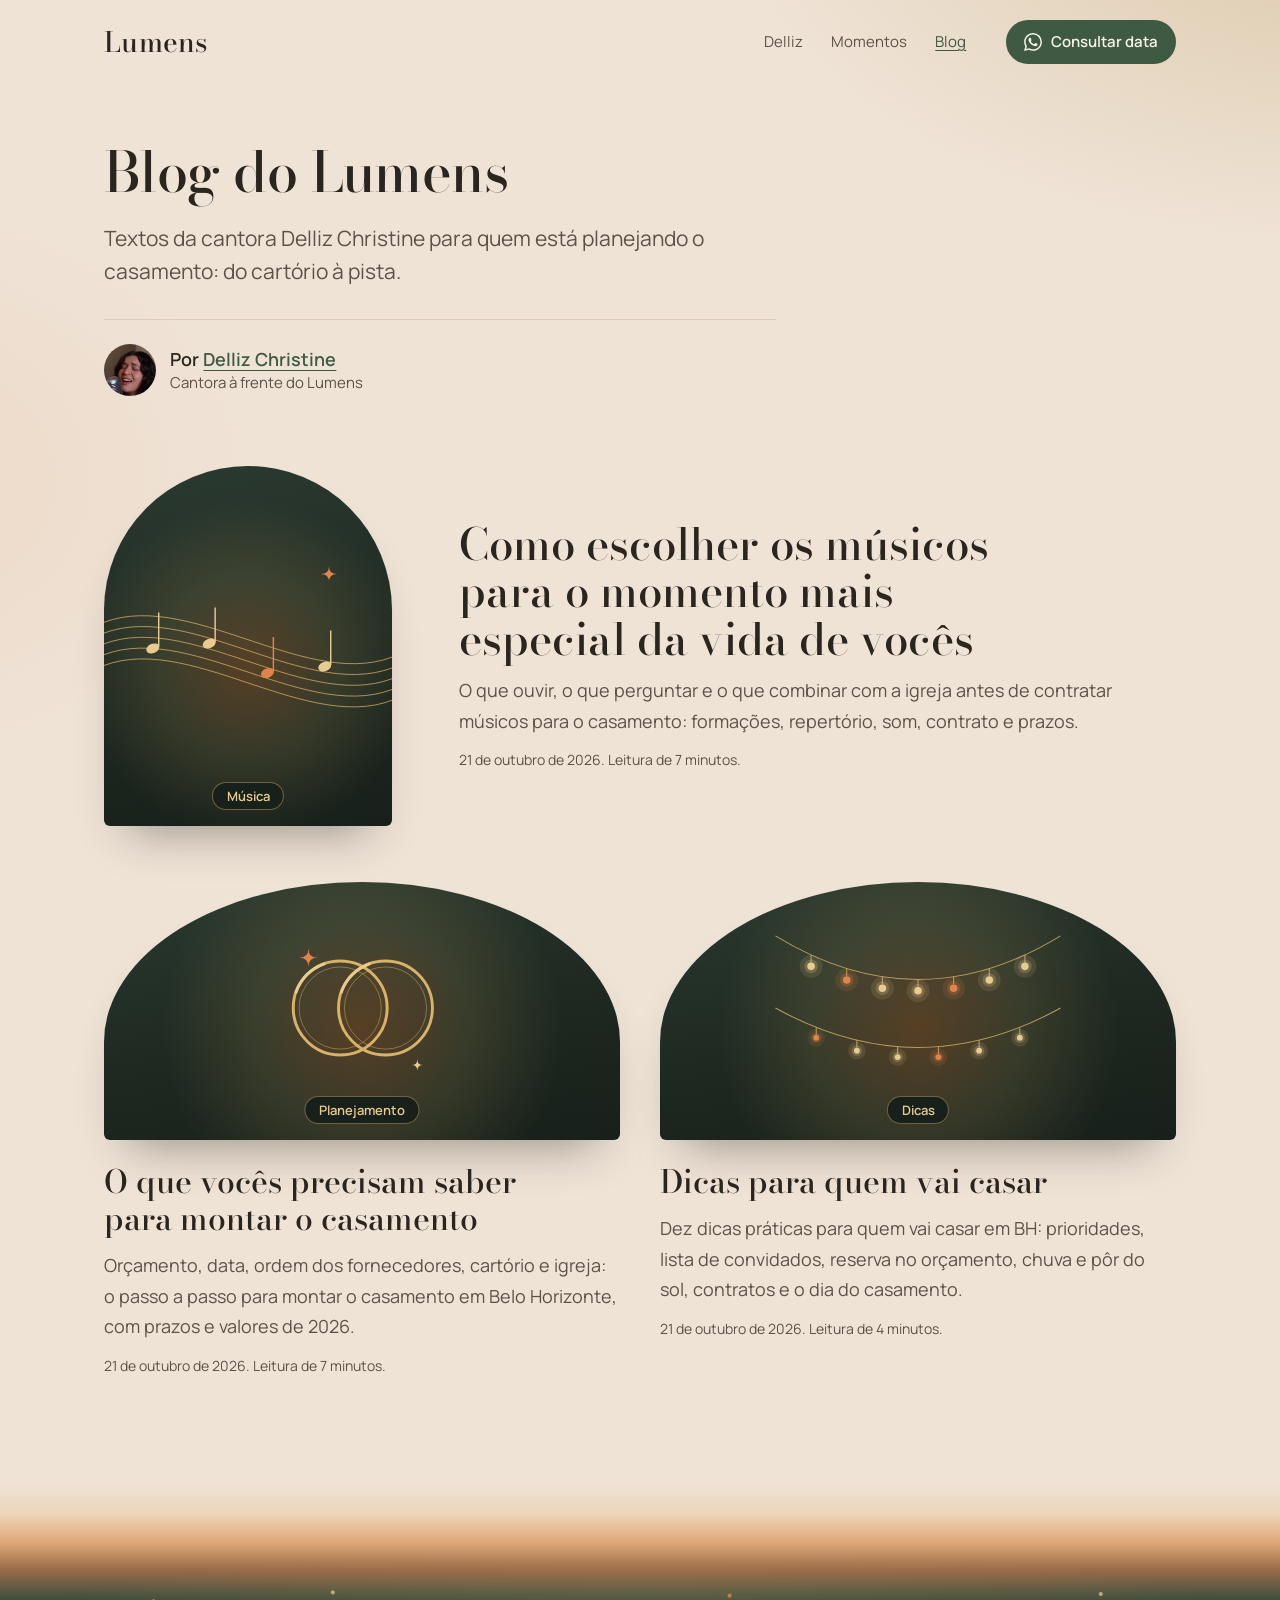
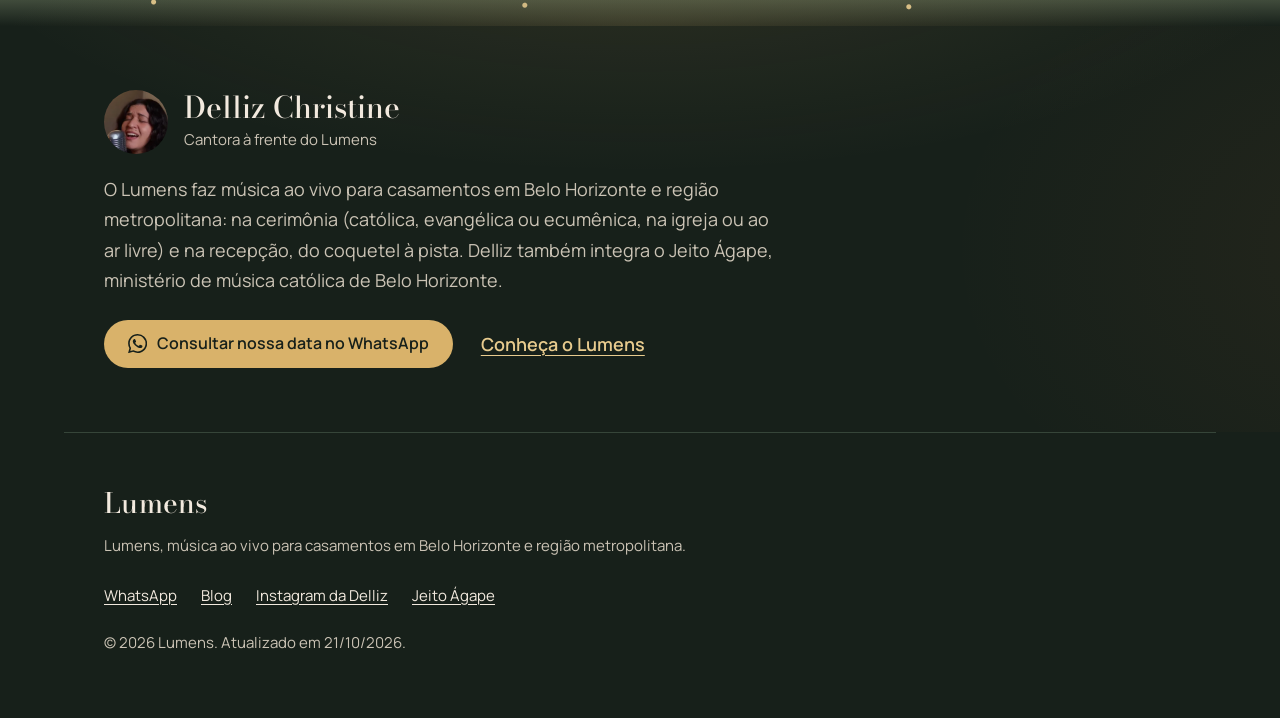
==== blog/index.html @ 345953e9 "feat: landing e blog do Lumens Página de captação do Lumens (música ao vivo para casamentos em BH e " ====
<!doctype html>
<!-- Página gerada por scripts/blog/gerar.mjs: edite o artigo em scripts/blog/artigos/ e gere de novo. -->
<html lang="pt-BR">
<head>
  <meta charset="utf-8">
  <meta name="viewport" content="width=device-width, initial-scale=1, viewport-fit=cover">
  <title>Blog do Lumens: dicas para quem vai casar</title>
  <meta name="description" content="Textos da cantora Delliz Christine, do Lumens, para quem está planejando o casamento em BH: cartório e igreja, orçamento, cronograma e a música de cada momento.">
  <meta name="robots" content="index, follow, max-image-preview:large">
  <meta name="author" content="Delliz Christine">
  <link rel="canonical" href="https://lumens.example/blog/">

  <meta property="og:type" content="website">
  <meta property="og:locale" content="pt_BR">
  <meta property="og:site_name" content="Lumens">
  <meta property="og:title" content="Blog do Lumens: dicas para quem vai casar">
  <meta property="og:description" content="Textos da cantora Delliz Christine, do Lumens, para quem está planejando o casamento em BH: cartório e igreja, orçamento, cronograma e a música de cada momento.">
  <meta property="og:url" content="https://lumens.example/blog/">
  <meta property="og:image" content="https://lumens.example/assets/img/og-lumens.jpg">
  <meta property="og:image:width" content="1200">
  <meta property="og:image:height" content="630">
  <meta property="og:image:alt" content="Lumens, música ao vivo para casamentos em Belo Horizonte">
  <meta name="twitter:card" content="summary_large_image">
  <meta name="theme-color" content="#EFE3D6">
  <meta name="color-scheme" content="only light">

  <link rel="icon" href="../assets/img/favicon.svg" type="image/svg+xml">
  <link rel="icon" href="../assets/img/favicon-48.png" sizes="48x48" type="image/png">
  <link rel="apple-touch-icon" href="../assets/img/apple-touch-icon.png">

  <link rel="preload" href="../assets/fonts/bodoni-moda.woff2" as="font" type="font/woff2" crossorigin>
  <link rel="preload" href="../assets/fonts/manrope.woff2" as="font" type="font/woff2" crossorigin>
  <link rel="stylesheet" href="../assets/css/blog.css">

  <!-- Todo fato aqui precisa estar escrito, igual, no texto visível da página (regra do Google). -->
  <script type="application/ld+json">
  {
    "@context": "https://schema.org",
    "@graph": [
      {
        "@type": "Blog",
        "@id": "https://lumens.example/blog/#blog",
        "name": "Blog do Lumens",
        "url": "https://lumens.example/blog/",
        "description": "Textos da cantora Delliz Christine, do Lumens, para quem está planejando o casamento em BH: cartório e igreja, orçamento, cronograma e a música de cada momento.",
        "inLanguage": "pt-BR",
        "author": {
          "@type": "Person",
          "@id": "https://lumens.example/#delliz",
          "name": "Delliz Christine",
          "url": "https://lumens.example/#delliz",
          "jobTitle": "Cantora",
          "image": "https://lumens.example/assets/img/delliz-christine-cantando-720.jpg",
          "sameAs": [
            "https://www.instagram.com/dellizchristine/"
          ]
        },
        "publisher": {
          "@type": [
            "MusicGroup",
            "LocalBusiness"
          ],
          "@id": "https://lumens.example/#lumens",
          "name": "Lumens",
          "url": "https://lumens.example/",
          "logo": "https://lumens.example/assets/img/icon-512.png"
        },
        "blogPost": [
          {
            "@type": "BlogPosting",
            "headline": "Como escolher os músicos para o momento mais especial da vida de vocês",
            "url": "https://lumens.example/blog/como-escolher-musicos-para-casamento/",
            "datePublished": "2026-10-21",
            "dateModified": "2026-10-21",
            "author": {
              "@id": "https://lumens.example/#delliz"
            }
          },
          {
            "@type": "BlogPosting",
            "headline": "O que vocês precisam saber para montar o casamento",
            "url": "https://lumens.example/blog/como-montar-o-casamento/",
            "datePublished": "2026-10-21",
            "dateModified": "2026-10-21",
            "author": {
              "@id": "https://lumens.example/#delliz"
            }
          },
          {
            "@type": "BlogPosting",
            "headline": "Dicas para quem vai casar",
            "url": "https://lumens.example/blog/dicas-para-quem-vai-casar/",
            "datePublished": "2026-10-21",
            "dateModified": "2026-10-21",
            "author": {
              "@id": "https://lumens.example/#delliz"
            }
          }
        ]
      }
    ]
  }
  </script>
</head>
<body>
  <a class="pular" href="#principal">Pular para o conteúdo</a>

  <svg class="icones" width="0" height="0" aria-hidden="true">
    <symbol id="icone-whatsapp" viewBox="0 0 24 24"><path d="M17.472 14.382c-.297-.149-1.758-.867-2.03-.967-.273-.099-.471-.148-.67.15-.197.297-.767.966-.94 1.164-.173.199-.347.223-.644.075-.297-.15-1.255-.463-2.39-1.475-.883-.788-1.48-1.761-1.653-2.059-.173-.297-.018-.458.13-.606.134-.133.298-.347.446-.52.149-.174.198-.298.298-.497.099-.198.05-.371-.025-.52-.075-.149-.669-1.612-.916-2.207-.242-.579-.487-.5-.669-.51-.173-.008-.371-.01-.57-.01-.198 0-.52.074-.792.372-.272.297-1.04 1.016-1.04 2.479 0 1.462 1.065 2.875 1.213 3.074.149.198 2.096 3.2 5.077 4.487.709.306 1.262.489 1.694.625.712.227 1.36.195 1.871.118.571-.085 1.758-.719 2.006-1.413.248-.694.248-1.289.173-1.413-.074-.124-.272-.198-.57-.347m-5.421 7.403h-.004a9.87 9.87 0 01-5.031-1.378l-.361-.214-3.741.982.998-3.648-.235-.374a9.86 9.86 0 01-1.51-5.26c.001-5.45 4.436-9.884 9.888-9.884 2.64 0 5.122 1.03 6.988 2.898a9.825 9.825 0 012.893 6.994c-.003 5.45-4.437 9.884-9.885 9.884m8.413-18.297A11.815 11.815 0 0012.05 0C5.495 0 .16 5.335.157 11.892c0 2.096.547 4.142 1.588 5.945L.057 24l6.305-1.654a11.882 11.882 0 005.683 1.448h.005c6.554 0 11.89-5.335 11.893-11.893a11.821 11.821 0 00-3.48-8.413Z"/></symbol>
  </svg>

  <header class="topo conteudo">
    <a class="marca" href="../" aria-label="Lumens, página inicial">Lumens</a>
    <nav class="topo__nav" aria-label="Seções">
      <a href="../#delliz">Delliz</a>
      <a href="../#momentos">Momentos</a>
      <a href="../blog/" aria-current="page">Blog</a>
    </nav>
    <a class="botao botao--compacto" data-cta="topo" target="_blank" rel="noopener"
       href="https://wa.me/55DDDNUMERO?text=Ol%C3%A1%2C%20Lumens!%20Vi%20o%20site%20e%20quero%20consultar%20uma%20data%20para%20o%20nosso%20casamento.%0AData%3A%20%0ACidade%20e%20local%3A%20%0ACerim%C3%B4nia%3A%20%0AMomentos%20com%20m%C3%BAsica%3A%20">
      <svg aria-hidden="true"><use href="#icone-whatsapp"/></svg><span class="topo__rotulo">Consultar data</span>
    </a>
  </header>

  <main id="principal">
    <section class="blog conteudo" aria-labelledby="titulo">
      <header class="blog__topo">
        <h1 id="titulo">Blog do Lumens</h1>
        <p class="linha-fina">Textos da cantora Delliz Christine para quem está planejando o casamento: do cartório à pista.</p>
        <div class="assinatura">
          <picture>
            <source type="image/webp" srcset="../assets/img/delliz-christine-rosto.webp">
            <img src="../assets/img/delliz-christine-rosto.jpg" width="192" height="192" decoding="async" alt="">
          </picture>
          <div>
            <p class="assinatura__nome">Por <a href="../#delliz" rel="author">Delliz Christine</a></p>
            <p class="assinatura__meta">Cantora à frente do Lumens</p>
          </div>
        </div>
      </header>
      <ul class="cartoes">
        <li class="cartao cartao--destaque">
          <div class="capa">
            <svg class="capa__arte" viewBox="0 0 320 400" preserveAspectRatio="xMidYMid meet" aria-hidden="true" focusable="false">
              <path d="M-10 178C90 128 230 258 330 208" fill="none" stroke="#D9B26A" stroke-width="1.1" opacity=".75"/><path d="M-10 190C90 140 230 270 330 220" fill="none" stroke="#D9B26A" stroke-width="1.1" opacity=".75"/><path d="M-10 202C90 152 230 282 330 232" fill="none" stroke="#D9B26A" stroke-width="1.1" opacity=".75"/><path d="M-10 214C90 164 230 294 330 244" fill="none" stroke="#D9B26A" stroke-width="1.1" opacity=".75"/><path d="M-10 226C90 176 230 306 330 256" fill="none" stroke="#D9B26A" stroke-width="1.1" opacity=".75"/>
              <ellipse cx="54.2" cy="202.7" rx="7.5" ry="5.2" transform="rotate(-22 54.2 202.7)" fill="#E8CB8E"/><line x1="60.8" y1="200.7" x2="60.8" y2="162.7" stroke="#E8CB8E" stroke-width="1.6"/><ellipse cx="116.9" cy="197.2" rx="7.5" ry="5.2" transform="rotate(-22 116.9 197.2)" fill="#E8CB8E"/><line x1="123.5" y1="195.2" x2="123.5" y2="157.2" stroke="#E8CB8E" stroke-width="1.6"/><ellipse cx="181.6" cy="230.1" rx="7.5" ry="5.2" transform="rotate(-22 181.6 230.1)" fill="#E0844A"/><line x1="188.2" y1="228.1" x2="188.2" y2="190.1" stroke="#E0844A" stroke-width="1.6"/><ellipse cx="245.3" cy="222.8" rx="7.5" ry="5.2" transform="rotate(-22 245.3 222.8)" fill="#E8CB8E"/><line x1="251.9" y1="220.8" x2="251.9" y2="182.8" stroke="#E8CB8E" stroke-width="1.6"/>
              <path d="M250 111Q250 120 259 120Q250 120 250 129Q250 120 241 120Q250 120 250 111Z" fill="#E0844A"/>
            </svg>
            <p class="capa__assunto">Música</p>
          </div>
          <div class="cartao__texto">
            <h2 class="cartao__titulo"><a href="como-escolher-musicos-para-casamento/">Como escolher os músicos para o momento mais especial da vida de vocês</a></h2>
            <p>O que ouvir, o que perguntar e o que combinar com a igreja antes de contratar músicos para o casamento: formações, repertório, som, contrato e prazos.</p>
            <p class="cartao__meta"><time datetime="2026-10-21">21 de outubro de 2026</time>. Leitura de 7 minutos.</p>
          </div>
        </li>
        <li class="cartao">
          <div class="capa capa--faixa">
            <svg class="capa__arte" viewBox="0 0 320 400" preserveAspectRatio="xMidYMid meet" aria-hidden="true" focusable="false">
              <g fill="none" stroke="#D9B26A">
                <circle cx="134" cy="218" r="56" stroke-width="3.5"/>
                <circle cx="134" cy="218" r="49" stroke-width="1" opacity=".55"/>
                <circle cx="188" cy="218" r="56" stroke-width="3.5"/>
                <circle cx="188" cy="218" r="49" stroke-width="1" opacity=".55"/>
              </g>
              <path d="M81.4 198.8A56 56 0 0 1 114.8 165.4M135.4 198.8A56 56 0 0 1 168.8 165.4" fill="none" stroke="#E8CB8E" stroke-width="3.5" stroke-linecap="round"/>
              <path d="M96 147Q96 158 107 158Q96 158 96 169Q96 158 85 158Q96 158 96 147Z" fill="#E0844A"/><path d="M226 279Q226 286 233 286Q226 286 226 293Q226 286 219 286Q226 286 226 279Z" fill="#E8CB8E"/>
            </svg>
            <p class="capa__assunto">Planejamento</p>
          </div>
          <div class="cartao__texto">
            <h2 class="cartao__titulo"><a href="como-montar-o-casamento/">O que vocês precisam saber para montar o casamento</a></h2>
            <p>Orçamento, data, ordem dos fornecedores, cartório e igreja: o passo a passo para montar o casamento em Belo Horizonte, com prazos e valores de 2026.</p>
            <p class="cartao__meta"><time datetime="2026-10-21">21 de outubro de 2026</time>. Leitura de 7 minutos.</p>
          </div>
        </li>
        <li class="cartao">
          <div class="capa capa--faixa">
            <svg class="capa__arte" viewBox="0 0 320 400" preserveAspectRatio="xMidYMid meet" aria-hidden="true" focusable="false">
              <path d="M-10 132Q160 236 330 132" fill="none" stroke="#D9B26A" stroke-width="1.2" opacity=".8"/><line x1="32.5" y1="154.8" x2="32.5" y2="163.8" stroke="#D9B26A" stroke-width="1"/><circle cx="32.5" cy="168.3" r="13.5" fill="#E8CB8E" opacity=".12"/><circle cx="32.5" cy="168.3" r="8.1" fill="#E8CB8E" opacity=".22"/><circle cx="32.5" cy="168.3" r="4.5" fill="#E8CB8E"/><line x1="75" y1="171" x2="75" y2="180" stroke="#D9B26A" stroke-width="1"/><circle cx="75" cy="184.5" r="13.5" fill="#E0844A" opacity=".12"/><circle cx="75" cy="184.5" r="8.1" fill="#E0844A" opacity=".22"/><circle cx="75" cy="184.5" r="4.5" fill="#E0844A"/><line x1="117.5" y1="180.8" x2="117.5" y2="189.8" stroke="#D9B26A" stroke-width="1"/><circle cx="117.5" cy="194.3" r="13.5" fill="#E8CB8E" opacity=".12"/><circle cx="117.5" cy="194.3" r="8.1" fill="#E8CB8E" opacity=".22"/><circle cx="117.5" cy="194.3" r="4.5" fill="#E8CB8E"/><line x1="160" y1="184" x2="160" y2="193" stroke="#D9B26A" stroke-width="1"/><circle cx="160" cy="197.5" r="13.5" fill="#E8CB8E" opacity=".12"/><circle cx="160" cy="197.5" r="8.1" fill="#E8CB8E" opacity=".22"/><circle cx="160" cy="197.5" r="4.5" fill="#E8CB8E"/><line x1="202.5" y1="180.8" x2="202.5" y2="189.8" stroke="#D9B26A" stroke-width="1"/><circle cx="202.5" cy="194.3" r="13.5" fill="#E0844A" opacity=".12"/><circle cx="202.5" cy="194.3" r="8.1" fill="#E0844A" opacity=".22"/><circle cx="202.5" cy="194.3" r="4.5" fill="#E0844A"/><line x1="245" y1="171" x2="245" y2="180" stroke="#D9B26A" stroke-width="1"/><circle cx="245" cy="184.5" r="13.5" fill="#E8CB8E" opacity=".12"/><circle cx="245" cy="184.5" r="8.1" fill="#E8CB8E" opacity=".22"/><circle cx="245" cy="184.5" r="4.5" fill="#E8CB8E"/><line x1="287.5" y1="154.8" x2="287.5" y2="163.8" stroke="#D9B26A" stroke-width="1"/><circle cx="287.5" cy="168.3" r="13.5" fill="#E8CB8E" opacity=".12"/><circle cx="287.5" cy="168.3" r="8.1" fill="#E8CB8E" opacity=".22"/><circle cx="287.5" cy="168.3" r="4.5" fill="#E8CB8E"/>
              <path d="M-10 218Q160 312 330 218" fill="none" stroke="#D9B26A" stroke-width="1.2" opacity=".8"/><line x1="38.6" y1="241" x2="38.6" y2="250" stroke="#D9B26A" stroke-width="1"/><circle cx="38.6" cy="253.5" r="10.5" fill="#E0844A" opacity=".12"/><circle cx="38.6" cy="253.5" r="6.3" fill="#E0844A" opacity=".22"/><circle cx="38.6" cy="253.5" r="3.5" fill="#E0844A"/><line x1="87.1" y1="256.4" x2="87.1" y2="265.4" stroke="#D9B26A" stroke-width="1"/><circle cx="87.1" cy="268.9" r="10.5" fill="#E8CB8E" opacity=".12"/><circle cx="87.1" cy="268.9" r="6.3" fill="#E8CB8E" opacity=".22"/><circle cx="87.1" cy="268.9" r="3.5" fill="#E8CB8E"/><line x1="135.7" y1="264" x2="135.7" y2="273" stroke="#D9B26A" stroke-width="1"/><circle cx="135.7" cy="276.5" r="10.5" fill="#E8CB8E" opacity=".12"/><circle cx="135.7" cy="276.5" r="6.3" fill="#E8CB8E" opacity=".22"/><circle cx="135.7" cy="276.5" r="3.5" fill="#E8CB8E"/><line x1="184.3" y1="264" x2="184.3" y2="273" stroke="#D9B26A" stroke-width="1"/><circle cx="184.3" cy="276.5" r="10.5" fill="#E0844A" opacity=".12"/><circle cx="184.3" cy="276.5" r="6.3" fill="#E0844A" opacity=".22"/><circle cx="184.3" cy="276.5" r="3.5" fill="#E0844A"/><line x1="232.9" y1="256.4" x2="232.9" y2="265.4" stroke="#D9B26A" stroke-width="1"/><circle cx="232.9" cy="268.9" r="10.5" fill="#E8CB8E" opacity=".12"/><circle cx="232.9" cy="268.9" r="6.3" fill="#E8CB8E" opacity=".22"/><circle cx="232.9" cy="268.9" r="3.5" fill="#E8CB8E"/><line x1="281.4" y1="241" x2="281.4" y2="250" stroke="#D9B26A" stroke-width="1"/><circle cx="281.4" cy="253.5" r="10.5" fill="#E8CB8E" opacity=".12"/><circle cx="281.4" cy="253.5" r="6.3" fill="#E8CB8E" opacity=".22"/><circle cx="281.4" cy="253.5" r="3.5" fill="#E8CB8E"/>
            </svg>
            <p class="capa__assunto">Dicas</p>
          </div>
          <div class="cartao__texto">
            <h2 class="cartao__titulo"><a href="dicas-para-quem-vai-casar/">Dicas para quem vai casar</a></h2>
            <p>Dez dicas práticas para quem vai casar em BH: prioridades, lista de convidados, reserva no orçamento, chuva e pôr do sol, contratos e o dia do casamento.</p>
            <p class="cartao__meta"><time datetime="2026-10-21">21 de outubro de 2026</time>. Leitura de 4 minutos.</p>
          </div>
        </li>
      </ul>
    </section>

    <div class="anoitecer" aria-hidden="true"></div>
    <div class="noite">
      <section class="autora conteudo" aria-labelledby="titulo-autora">
        <div class="autora__cartao">
          <div class="autora__quem">
            <picture>
              <source type="image/webp" srcset="../assets/img/delliz-christine-rosto.webp">
              <img src="../assets/img/delliz-christine-rosto.jpg" width="192" height="192" loading="lazy" decoding="async" alt="">
            </picture>
            <div>
              <h2 id="titulo-autora">Delliz Christine</h2>
              <p>Cantora à frente do Lumens</p>
            </div>
          </div>
          <p class="autora__bio">O Lumens faz música ao vivo para casamentos em Belo Horizonte e região metropolitana: na cerimônia (católica, evangélica ou ecumênica, na igreja ou ao ar livre) e na recepção, do coquetel à pista. Delliz também integra o Jeito Ágape, ministério de música católica de Belo Horizonte.</p>
          <div class="autora__acoes">
            <a class="botao botao--luz" data-cta="blog" target="_blank" rel="noopener"
               href="https://wa.me/55DDDNUMERO?text=Ol%C3%A1%2C%20Lumens!%20Vi%20o%20site%20e%20quero%20consultar%20uma%20data%20para%20o%20nosso%20casamento.%0AData%3A%20%0ACidade%20e%20local%3A%20%0ACerim%C3%B4nia%3A%20%0AMomentos%20com%20m%C3%BAsica%3A%20">
              <svg aria-hidden="true"><use href="#icone-whatsapp"/></svg>Consultar nossa data no WhatsApp
            </a>
            <a href="../">Conheça o Lumens</a>
          </div>
        </div>
      </section>
    </div>
  </main>

  <footer class="noite">
    <div class="rodape conteudo">
      <a class="marca" href="../">Lumens</a>
      <p>Lumens, música ao vivo para casamentos em Belo Horizonte e região metropolitana.</p>
      <ul class="rodape__links">
        <li><a data-cta="rodape" target="_blank" rel="noopener" href="https://wa.me/55DDDNUMERO?text=Ol%C3%A1%2C%20Lumens!%20Vi%20o%20site%20e%20quero%20consultar%20uma%20data%20para%20o%20nosso%20casamento.%0AData%3A%20%0ACidade%20e%20local%3A%20%0ACerim%C3%B4nia%3A%20%0AMomentos%20com%20m%C3%BAsica%3A%20">WhatsApp</a></li>
        <li><a href="../blog/">Blog</a></li>
        <li><a href="https://www.instagram.com/dellizchristine/" target="_blank" rel="noopener">Instagram da Delliz</a></li>
        <li><a href="https://jeitoagape.com.br/" target="_blank" rel="noopener">Jeito Ágape</a></li>
      </ul>
      <p>© 2026 Lumens. Atualizado em <time datetime="2026-10-21">21/10/2026</time>.</p>
    </div>
  </footer>
</body>
</html>
---- assets/css/blog.css ----
/* Estilos do blog. Os tokens de :root repetem os de index.html; o scripts/checar.mjs avisa se divergirem. */
@font-face {
  font-family: "Bodoni Moda";
  src: url("../fonts/bodoni-moda.woff2") format("woff2");
  font-weight: 400 700;
  font-style: normal;
  font-display: swap;
}
@font-face {
  font-family: "Manrope";
  src: url("../fonts/manrope.woff2") format("woff2");
  font-weight: 400 700;
  font-style: normal;
  font-display: swap;
}

/* Fontes do sistema com a largura ajustada à fonte da página: se ela chegar tarde, nada pula. */
@font-face { font-family: "Bodoni reserva"; src: local("Noto Serif"), local("NotoSerif-Regular"); size-adjust: 96.5%; }
@font-face { font-family: "Bodoni reserva Georgia"; src: local("Georgia"); size-adjust: 103%; }
@font-face { font-family: "Bodoni reserva Times"; src: local("Times New Roman"), local("TimesNewRomanPSMT"), local("Liberation Serif"); size-adjust: 114.7%; }
@font-face { font-family: "Manrope reserva"; src: local("Roboto"), local("Roboto-Regular"); size-adjust: 102.5%; }
@font-face { font-family: "Manrope reserva Arial"; src: local("Arial"), local("ArialMT"), local("Helvetica"), local("Liberation Sans"); size-adjust: 103.3%; }

:root {
  --dia: #EFE3D6;
  --dia-2: #F8F1E9;
  --dia-linha: #DDCBB9;
  --tinta: #2B2520;
  --tinta-suave: #5E5248;
  --ouro: #7A5C1E;
  --ouro-linha: #B08D45;
  --verde: #3E5A42;
  --verde-escuro: #2E4532;
  --sobre-verde: #F8F1E9;
  --lume: #D9732F;
  --foco: #B4521D;
  --lume-escuro: #9C4418;

  --noite: #17201A;
  --noite-2: #202B23;
  --noite-linha: #364539;
  --noite-campo: #7E8F80;
  --noite-dica: #9AA89B;
  --luz: #D9B26A;
  --luz-clara: #E8CB8E;
  --noite-foco: #E0844A;
  --noite-texto: #F2E9DE;
  --noite-suave: #CBC3B5;
  --noite-resposta: #E5DCCF;

  /* Textura de luz: o sol baixo no dia e as luzes acesas na noite. Posições em rem a partir do topo,
     para valer em blocos de qualquer altura. */
  --textura-dia:
    radial-gradient(58rem 32rem at calc(100% + 6rem) -7rem, rgb(176 141 69 / 0.32), transparent 70%),
    radial-gradient(40rem 26rem at -12rem 30rem, rgb(217 115 47 / 0.11), transparent 70%);
  --textura-noite:
    radial-gradient(64rem 26rem at 50% -9rem, rgb(217 178 106 / 0.13), transparent 70%),
    radial-gradient(44rem 30rem at calc(100% + 10rem) 55%, rgb(217 115 47 / 0.07), transparent 70%);

  /* O pôr do sol entre a cerimônia e a festa: o único campo largo de laranja, porque o pedido foi
     dourado e laranja como a luz do Lumens. Embaixo, as primeiras luzes acesas. */
  --anoitecer: linear-gradient(to bottom, var(--dia) 0%, #EDD5BA 22%, #E0A878 42%, #9C6E4A 60%, #45503F 80%, var(--noite) 100%);
  --luzes-do-anoitecer:
    radial-gradient(circle at 12% 70%, color-mix(in srgb, var(--luz-clara) 90%, transparent) 0 2px, transparent 3px),
    radial-gradient(circle at 26% 58%, color-mix(in srgb, var(--luz-clara) 70%, transparent) 0 1.5px, transparent 2.5px),
    radial-gradient(circle at 41% 74%, color-mix(in srgb, var(--luz-clara) 85%, transparent) 0 2px, transparent 3px),
    radial-gradient(circle at 57% 62%, color-mix(in srgb, var(--noite-foco) 80%, transparent) 0 1.5px, transparent 2.5px),
    radial-gradient(circle at 71% 76%, color-mix(in srgb, var(--luz-clara) 90%, transparent) 0 2px, transparent 3px),
    radial-gradient(circle at 86% 60%, color-mix(in srgb, var(--luz-clara) 70%, transparent) 0 1.5px, transparent 2.5px),
    radial-gradient(ellipse at 50% 100%, color-mix(in srgb, var(--luz) 18%, transparent), transparent 70%);

  --serif: "Bodoni Moda", "Bodoni reserva", "Bodoni reserva Georgia", "Bodoni reserva Times", serif;
  --sans: "Manrope", "Manrope reserva", "Manrope reserva Arial", sans-serif;

  --largura: 72rem;
  --leitura: 42rem;
  --margem: clamp(1rem, 4vw, 2.5rem);
}

*, *::before, *::after { box-sizing: border-box; }

html {
  -webkit-text-size-adjust: 100%;
  scroll-behavior: smooth;
  scroll-padding-top: 1.5rem;
}

body {
  margin: 0;
  background-color: var(--dia);
  background-image: var(--textura-dia);
  color: var(--tinta);
  font: 400 1.0625rem/1.7 var(--sans);
  color-scheme: light;
}

@media (min-width: 64rem) {
  body { font-size: 1.125rem; }
}

::selection { background: color-mix(in srgb, var(--luz) 45%, transparent); }

img { display: block; max-width: 100%; height: auto; }

a { color: inherit; text-underline-offset: 0.22em; text-decoration-thickness: 1px; }
a:hover { text-decoration-thickness: 2px; }

h1, h2, h3 {
  margin: 0;
  font-family: var(--serif);
  font-weight: 500;
  line-height: 1.1;
  text-wrap: balance;
  overflow-wrap: break-word;
}

/* O tamanho óptico automático do Bodoni deixa o fio fino demais abaixo de ~60px ("BH" vira "BII"). */
h1, h2, h3, .marca, .lista-numerada > li::before, .prazos dt, .fecho {
  font-variation-settings: "opsz" var(--opsz, 24);
}
h3, .lista-numerada > li::before, .prazos dt { --opsz: 14; }
.marca, .fecho { --opsz: 18; }

p, li, dd, td { text-wrap: pretty; }
p { margin: 0 0 1em; }

:focus-visible { outline: 3px solid var(--foco); outline-offset: 3px; }

.icones { position: absolute; }

.pular {
  position: absolute;
  left: 1rem;
  top: 1rem;
  z-index: 30;
  padding: 0.75rem 1rem;
  background: var(--tinta);
  color: var(--dia);
  translate: 0 -300%;
}
.pular:focus { translate: none; }

.conteudo {
  max-width: var(--largura);
  margin-inline: auto;
  padding-inline: var(--margem);
}

/* Botões: verde sobre o dia, luz sobre a noite. */
.botao {
  display: inline-flex;
  align-items: center;
  justify-content: center;
  gap: 0.6rem;
  min-height: 3rem;
  padding: 0.8rem 1.5rem;
  border-radius: 999px;
  background: var(--verde);
  color: var(--sobre-verde);
  font: 600 1rem/1.2 var(--sans);
  text-align: center;
  text-decoration: none;
  transition: background-color 0.2s;
}
.botao:hover { background: var(--verde-escuro); }
.botao svg { width: 1.2em; height: 1.2em; flex: none; fill: currentColor; }
.botao--luz { background: var(--luz); color: var(--noite); }
.botao--luz:hover { background: var(--luz-clara); }
.botao--compacto { min-height: 2.75rem; padding: 0.55rem 1.1rem; font-size: 0.9375rem; }

@media (max-width: 23.49rem) {
  .botao { padding-inline: 1rem; font-size: 0.9375rem; }
}

/* ---------- Topo ---------- */
.topo {
  display: flex;
  flex-wrap: wrap;
  align-items: center;
  justify-content: space-between;
  gap: 1rem;
  padding-block: 1.25rem;
}

.marca {
  padding-block: 0.5rem;
  font-family: var(--serif);
  font-size: 1.75rem;
  font-weight: 500;
  line-height: 1;
  letter-spacing: 0.01em;
  text-decoration: none;
}

.topo__nav { display: none; }

@media (min-width: 56rem) {
  .topo__nav { display: flex; gap: 1.75rem; margin-left: auto; margin-right: 1.5rem; }
  .topo__nav a { color: var(--tinta-suave); text-decoration: none; font-size: 0.9375rem; }
  .topo__nav a:hover, .topo__nav a[aria-current] { color: var(--verde); text-decoration: underline; }
}

@media (max-width: 22.49rem) {
  .topo__rotulo { position: absolute; width: 1px; height: 1px; overflow: hidden; clip-path: inset(50%); white-space: nowrap; }
  .topo .botao { padding-inline: 0.85rem; }
}

/* ---------- Capa: o arco da marca, aceso por dentro ---------- */
.capa {
  position: relative;
  isolation: isolate;
  overflow: hidden;
  margin: 0;
  aspect-ratio: 4 / 5;
  border-radius: 50% 50% 0.375rem 0.375rem / 40% 40% 0.375rem 0.375rem;
  background:
    radial-gradient(circle at 50% 56%, color-mix(in srgb, var(--lume) 30%, transparent) 0%, color-mix(in srgb, var(--luz) 14%, transparent) 36%, transparent 68%),
    linear-gradient(170deg, #2B3A30 0%, #1E2921 55%, var(--noite) 100%);
  box-shadow: 0 1.75rem 3rem -1.5rem color-mix(in srgb, var(--tinta) 45%, transparent);
}
.capa__arte {
  position: absolute;
  inset: 0;
  width: 100%;
  height: 100%;
  transition: scale 0.6s cubic-bezier(0.2, 0.7, 0.2, 1);
}
.capa__assunto {
  position: absolute;
  left: 50%;
  bottom: 1rem;
  translate: -50% 0;
  margin: 0;
  padding: 0.3rem 0.85rem;
  border: 1px solid color-mix(in srgb, var(--luz) 45%, transparent);
  border-radius: 999px;
  background: var(--noite);
  color: var(--luz-clara);
  font: 600 0.8125rem/1.3 var(--sans);
  white-space: nowrap;
}

/* Em faixa larga (celular e cartões), o arco abre na horizontal. */
.capa--faixa {
  aspect-ratio: 2 / 1;
  border-radius: 50% 50% 0.375rem 0.375rem / 62% 62% 0.375rem 0.375rem;
}
.capa--faixa .capa__arte { scale: 1.3; translate: 0 -7%; }
.cartao:hover .capa--faixa .capa__arte { scale: 1.35; }

/* ---------- Artigo ---------- */
.artigo__topo {
  display: grid;
  grid-template-columns: minmax(0, 1fr);
  gap: 2rem;
  padding-block: clamp(1rem, 0.5rem + 3vw, 4rem) clamp(2rem, 1rem + 3vw, 3.5rem);
}
.artigo__abertura { max-width: var(--leitura); }

.capa--artigo {
  order: -1;
  aspect-ratio: auto;
  height: clamp(12rem, 48vw, 18rem);
  border-radius: 50% 50% 0.375rem 0.375rem / 62% 62% 0.375rem 0.375rem;
}
.capa--artigo .capa__arte { scale: 1.3; translate: 0 -7%; }

@media (min-width: 60rem) {
  .artigo__topo {
    grid-template-columns: minmax(0, 1fr) minmax(0, 19rem);
    column-gap: clamp(3rem, 1rem + 5vw, 7rem);
    align-items: center;
  }
  .capa--artigo {
    order: 0;
    height: auto;
    aspect-ratio: 4 / 5;
    border-radius: 50% 50% 0.375rem 0.375rem / 40% 40% 0.375rem 0.375rem;
  }
  .capa--artigo .capa__arte { scale: none; translate: none; }
}

.trilha { margin: 0 0 1.25rem; font-size: 0.9375rem; color: var(--tinta-suave); }
.trilha a { display: inline-block; padding-block: 0.6rem; margin-block: -0.6rem; }

.artigo h1, .blog__topo h1 {
  --opsz: 48;
  font-size: clamp(2.25rem, 1.5rem + 3.2vw, 3.5rem);
  line-height: 1.05;
  letter-spacing: -0.01em;
}

.linha-fina {
  margin: 1.25rem 0 0;
  color: var(--tinta-suave);
  font-size: clamp(1.125rem, 1rem + 0.45vw, 1.3125rem);
  line-height: 1.55;
}

/* Assinatura: quem escreve aparece antes do texto, como numa coluna de jornal. */
.assinatura {
  display: flex;
  align-items: center;
  gap: 0.9rem;
  margin-top: 2rem;
  padding-top: 1.5rem;
  border-top: 1px solid var(--dia-linha);
}
.assinatura picture { flex: none; }
.assinatura img { width: 3.25rem; height: 3.25rem; border-radius: 50%; }
.assinatura p { margin: 0; line-height: 1.45; }
.assinatura__nome { font-weight: 600; }
.assinatura__nome a { color: var(--verde); }
.assinatura__meta { color: var(--tinta-suave); font-size: 0.9375rem; }

/* Texto numa coluna de leitura; no computador, o sumário acompanha ao lado. */
.artigo__corpo {
  display: grid;
  grid-template-columns: minmax(0, var(--leitura));
  padding-bottom: clamp(4rem, 3rem + 5vw, 6.5rem);
}

@media (min-width: 64rem) {
  .artigo__corpo {
    grid-template-columns: minmax(0, var(--leitura)) minmax(0, 15rem);
    column-gap: clamp(3rem, 1rem + 5vw, 7rem);
  }
  .artigo__corpo > * { grid-column: 1; }
  .artigo__corpo > .sumario {
    grid-column: 2;
    grid-row: 1 / span 4;
    align-self: start;
    position: sticky;
    top: 2rem;
  }
}

.resumo {
  padding-block: 1.5rem 0.5rem;
  border-top: 1px solid var(--ouro-linha);
}
.resumo h2 { margin-bottom: 0.75rem; font-size: 1.375rem; --opsz: 14; }
.resumo ul { margin: 0 0 1em; padding-left: 1.2rem; }
.resumo li + li { margin-top: 0.4rem; }
.resumo li::marker { color: var(--ouro); }

.sumario {
  margin-top: 1.5rem;
  padding: 1.25rem 1.5rem;
  border: 1px solid var(--dia-linha);
  border-radius: 6px;
  background: var(--dia-2);
}
.sumario h2 { margin-bottom: 0.5rem; font-size: 1.25rem; --opsz: 14; }
.sumario ul { margin: 0; padding: 0; list-style: none; }
.sumario a {
  display: block;
  padding-block: 0.45rem;
  color: var(--tinta-suave);
  font-size: 0.9375rem;
  line-height: 1.4;
  text-decoration: none;
}
.sumario a:hover { color: var(--verde); text-decoration: underline; }
.sumario a[aria-current] { color: var(--verde); font-weight: 600; }

@media (min-width: 64rem) {
  .sumario { margin-top: 0; padding: 0; border: 0; background: none; }
  /* A seção que está sendo lida acende uma luz no trilho do sumário. */
  .sumario ul { border-left: 1px solid var(--dia-linha); }
  .sumario a { position: relative; padding-left: 1rem; }
  .sumario a[aria-current]::before {
    content: "";
    position: absolute;
    left: -4px;
    top: calc(0.45rem + 0.7em - 3.5px);
    width: 7px;
    height: 7px;
    border-radius: 50%;
    background: var(--lume);
  }
}

/* ---------- Corpo do texto ---------- */
.texto { margin-top: 1rem; }
.texto h2 { margin: 3rem 0 1rem; font-size: clamp(1.75rem, 1.4rem + 1.4vw, 2.25rem); }
.texto h3 { margin: 2rem 0 0.5rem; font-size: clamp(1.25rem, 1.15rem + 0.4vw, 1.4375rem); line-height: 1.25; }
.texto ul, .texto ol { margin: 0 0 1.25em; padding-left: 1.2rem; }
.texto li + li { margin-top: 0.5rem; }
.texto li::marker { color: var(--ouro); }
.texto strong { font-weight: 650; }
.texto a { color: var(--verde); }

/* Lista com números no Bodoni dourado, o mesmo desenho do roteiro da página inicial. */
.texto .lista-numerada { padding-left: 0; list-style: none; counter-reset: item; }
.texto .lista-numerada > li {
  position: relative;
  margin-top: 0;
  padding: 1rem 0 1rem 2.75rem;
  border-top: 1px solid var(--dia-linha);
  counter-increment: item;
}
.lista-numerada > li::before {
  content: counter(item);
  position: absolute;
  left: 0;
  top: 0.95rem;
  color: var(--ouro);
  font-family: var(--serif);
  font-size: 1.5rem;
  line-height: 1.1;
  font-variant-numeric: lining-nums;
}

.tabela { margin: 1.5rem 0 2rem; overflow-x: auto; }
.tabela table { width: 100%; border-collapse: collapse; font-size: 0.9375rem; line-height: 1.5; font-variant-numeric: tabular-nums; }
.tabela caption { margin-bottom: 0.75rem; text-align: left; color: var(--tinta-suave); font-size: 0.875rem; }
.tabela th, .tabela td { padding: 0.75rem 1rem 0.75rem 0; border-top: 1px solid var(--dia-linha); text-align: left; vertical-align: top; }
.tabela thead th { border-top: 0; font-weight: 600; }
.tabela tbody th { font-weight: 600; }

/* Tabela de duas colunas com texto longo: no celular, cada linha vira um bloco. */
@media (max-width: 39.99rem) {
  .tabela--pilha thead { position: absolute; width: 1px; height: 1px; overflow: hidden; clip-path: inset(50%); }
  .tabela--pilha tr, .tabela--pilha th, .tabela--pilha td { display: block; }
  .tabela--pilha tbody tr { padding-block: 0.75rem; border-top: 1px solid var(--dia-linha); }
  .tabela--pilha tbody th, .tabela--pilha tbody td { padding: 0; border: 0; }
  .tabela--pilha tbody td { margin-top: 0.2rem; }
}

/* ---------- Caixas de destaque ---------- */
.caixa {
  margin: 2rem 0;
  padding: 1.25rem clamp(1rem, 0.5rem + 2vw, 1.5rem) 1.5rem;
  border: 1px solid var(--dia-linha);
  border-radius: 6px;
  background: var(--dia-2);
}
.caixa > :last-child { margin-bottom: 0; }
.caixa__titulo { margin: 0 0 0.75rem; color: var(--verde); font-weight: 650; line-height: 1.4; }
.caixa__fonte { margin: 0.9rem 0 0; color: var(--tinta-suave); font-size: 0.875rem; }

.caixa--igreja blockquote { margin: 0; }
.caixa--igreja blockquote p {
  margin: 0;
  font-family: var(--serif);
  font-size: clamp(1.1875rem, 1.1rem + 0.35vw, 1.375rem);
  line-height: 1.45;
  font-variation-settings: "opsz" 14;
}

.caixa--aviso {
  border-color: color-mix(in srgb, var(--lume) 40%, var(--dia-linha));
  background: color-mix(in srgb, var(--lume) 8%, var(--dia-2));
}
.caixa--aviso .caixa__titulo { color: var(--lume-escuro); }

/* Lista para levar à conversa: um círculo para marcar à mão. */
.texto .checagem { margin: 0; padding: 0; list-style: none; }
.texto .checagem > li { position: relative; padding-left: 2rem; }
.texto .checagem > li + li { margin-top: 0.7rem; }
.checagem > li::before {
  content: "";
  position: absolute;
  left: 0;
  top: 0.28em;
  width: 1.1rem;
  height: 1.1rem;
  border: 1.5px solid var(--verde);
  border-radius: 50%;
}

.prazos { display: grid; gap: 1rem; margin: 0; }
.prazos dt { color: var(--ouro); font-family: var(--serif); font-size: 1.5rem; line-height: 1.15; font-variant-numeric: lining-nums; }
.prazos dd { margin: 0.2rem 0 0; color: var(--tinta-suave); font-size: 0.9375rem; line-height: 1.5; }

@media (min-width: 36rem) {
  .prazos { grid-template-columns: repeat(2, minmax(0, 1fr)); gap: 1.25rem 2rem; }
}

/* A última frase fecha o texto em voz alta. */
.texto .fecho {
  margin-top: 3rem;
  font-family: var(--serif);
  font-size: clamp(1.375rem, 1.2rem + 0.7vw, 1.75rem);
  line-height: 1.35;
}
.texto .fecho::before {
  content: "";
  display: block;
  width: 3.5rem;
  margin-bottom: 1.5rem;
  border-top: 1px solid var(--ouro-linha);
}

.fontes {
  margin-top: 3.5rem;
  padding-top: 1.5rem;
  border-top: 1px solid var(--dia-linha);
  color: var(--tinta-suave);
  font-size: 0.875rem;
}
.fontes h2 { margin: 0 0 0.75rem; font-size: 1.25rem; color: var(--tinta); --opsz: 14; }
.fontes ol { margin: 0; padding-left: 1.2rem; }
.fontes li + li { margin-top: 0.4rem; }
.fontes a { overflow-wrap: anywhere; }

/* ---------- Página do blog ---------- */
.blog { padding-block: clamp(1.5rem, 0.5rem + 4vw, 4rem) clamp(4rem, 3rem + 5vw, 6.5rem); }
.blog__topo { max-width: var(--leitura); }

.cartoes {
  display: grid;
  gap: 3.5rem 2.5rem;
  margin: clamp(2.5rem, 2rem + 3vw, 4.5rem) 0 0;
  padding: 0;
  list-style: none;
}

@media (min-width: 48rem) {
  .cartoes { grid-template-columns: repeat(2, minmax(0, 1fr)); }
  .cartao--destaque { grid-column: 1 / -1; }
}

.cartao { position: relative; display: grid; gap: 1.5rem; align-content: start; }
.cartao__titulo { font-size: clamp(1.5rem, 1.25rem + 1vw, 2rem); line-height: 1.15; }
.cartao__titulo a { text-decoration: none; }
.cartao__titulo a::after { content: ""; position: absolute; inset: 0; }
.cartao:hover .cartao__titulo a { text-decoration: underline; text-decoration-thickness: 1px; }
.cartao:hover .capa__arte { scale: 1.04; }
.cartao__texto p { margin: 0.75rem 0 0; color: var(--tinta-suave); }
.cartao__texto .cartao__meta { font-size: 0.875rem; }

@media (min-width: 48rem) {
  .cartao--destaque {
    grid-template-columns: minmax(0, 18rem) minmax(0, 1fr);
    column-gap: clamp(2.5rem, 1rem + 4vw, 5rem);
    align-items: center;
  }
  .cartao--destaque .capa { aspect-ratio: 4 / 5; border-radius: 50% 50% 0.375rem 0.375rem / 40% 40% 0.375rem 0.375rem; }
  .cartao--destaque .cartao__titulo { --opsz: 36; font-size: clamp(2rem, 1.25rem + 2vw, 2.75rem); line-height: 1.08; }
  .cartao--destaque .cartao__texto > p:first-of-type { font-size: 1.125rem; }
}

/* ---------- O fim do texto anoitece, como a página inicial ---------- */
.anoitecer {
  position: relative;
  height: clamp(6rem, 16vh, 10rem);
  background: var(--anoitecer);
}
.anoitecer::after {
  content: "";
  position: absolute;
  inset: auto 0 0;
  height: 55%;
  background: var(--luzes-do-anoitecer);
}

.noite {
  background-color: var(--noite);
  background-image: var(--textura-noite);
  color: var(--noite-texto);
  color-scheme: dark;
}
.noite :focus-visible { outline-color: var(--noite-foco); }
/* O brilho fica no começo da noite; o rodapé continua no escuro, sem emenda. */
footer.noite { background: var(--noite); }

.autora { padding-block: clamp(2.5rem, 2rem + 3vw, 4rem); }
.autora__cartao { max-width: var(--leitura); }
.autora__quem { display: flex; align-items: center; gap: 1rem; }
.autora__quem picture { flex: none; }
.autora__quem img { width: 4rem; height: 4rem; border-radius: 50%; }
.autora__quem h2 { font-size: clamp(1.5rem, 1.3rem + 0.8vw, 1.875rem); }
.autora__quem p { margin: 0.2rem 0 0; color: var(--noite-suave); font-size: 0.9375rem; }
.autora__bio { margin-top: 1.25rem; color: var(--noite-suave); }
.autora__acoes { display: flex; flex-wrap: wrap; align-items: center; gap: 1rem 1.75rem; margin-top: 1.5rem; }
.autora__acoes a:not(.botao) { display: inline-flex; align-items: center; min-height: 2.75rem; color: var(--luz-clara); font-weight: 600; }

.leia-tambem { margin-top: 3.5rem; }
.leia-tambem h2 { margin-bottom: 1rem; font-size: 1.375rem; --opsz: 14; }
.leia-tambem ul { display: grid; gap: 0 2.5rem; margin: 0; padding: 0; list-style: none; }

@media (min-width: 48rem) {
  .leia-tambem ul { grid-template-columns: repeat(2, minmax(0, 1fr)); }
}

.leia-tambem li {
  position: relative;
  display: flex;
  align-items: center;
  gap: 1.1rem;
  padding-block: 1rem;
  border-top: 1px solid var(--noite-linha);
}
.leia-tambem a {
  font-family: var(--serif);
  font-size: 1.25rem;
  line-height: 1.3;
  text-decoration: none;
  font-variation-settings: "opsz" 12;
}
.leia-tambem a::after { content: ""; position: absolute; inset: 0; }
.leia-tambem li:hover a { color: var(--luz-clara); text-decoration: underline; text-decoration-thickness: 1px; }
.leia-tambem p { margin: 0.3rem 0 0; color: var(--noite-suave); font-size: 0.875rem; }

.capa--mini {
  flex: none;
  width: 4.5rem;
  border: 1px solid color-mix(in srgb, var(--luz) 25%, transparent);
  box-shadow: none;
}
.capa--mini .capa__assunto { display: none; }

/* ---------- Rodapé ---------- */
.rodape {
  padding-block: 3rem calc(3rem + env(safe-area-inset-bottom));
  border-top: 1px solid var(--noite-linha);
  color: var(--noite-suave);
  font-size: 0.9375rem;
}
.rodape .marca { display: inline-block; margin-bottom: 0.5rem; color: var(--noite-texto); }
.rodape__links { display: flex; flex-wrap: wrap; gap: 0 1.5rem; margin: 0.75rem 0; padding: 0; list-style: none; }
.rodape__links a { display: inline-flex; align-items: center; min-height: 2.75rem; color: var(--noite-texto); }

@media (prefers-reduced-motion: reduce) {
  html { scroll-behavior: auto; }
  *, *::before, *::after { transition: none !important; }
}
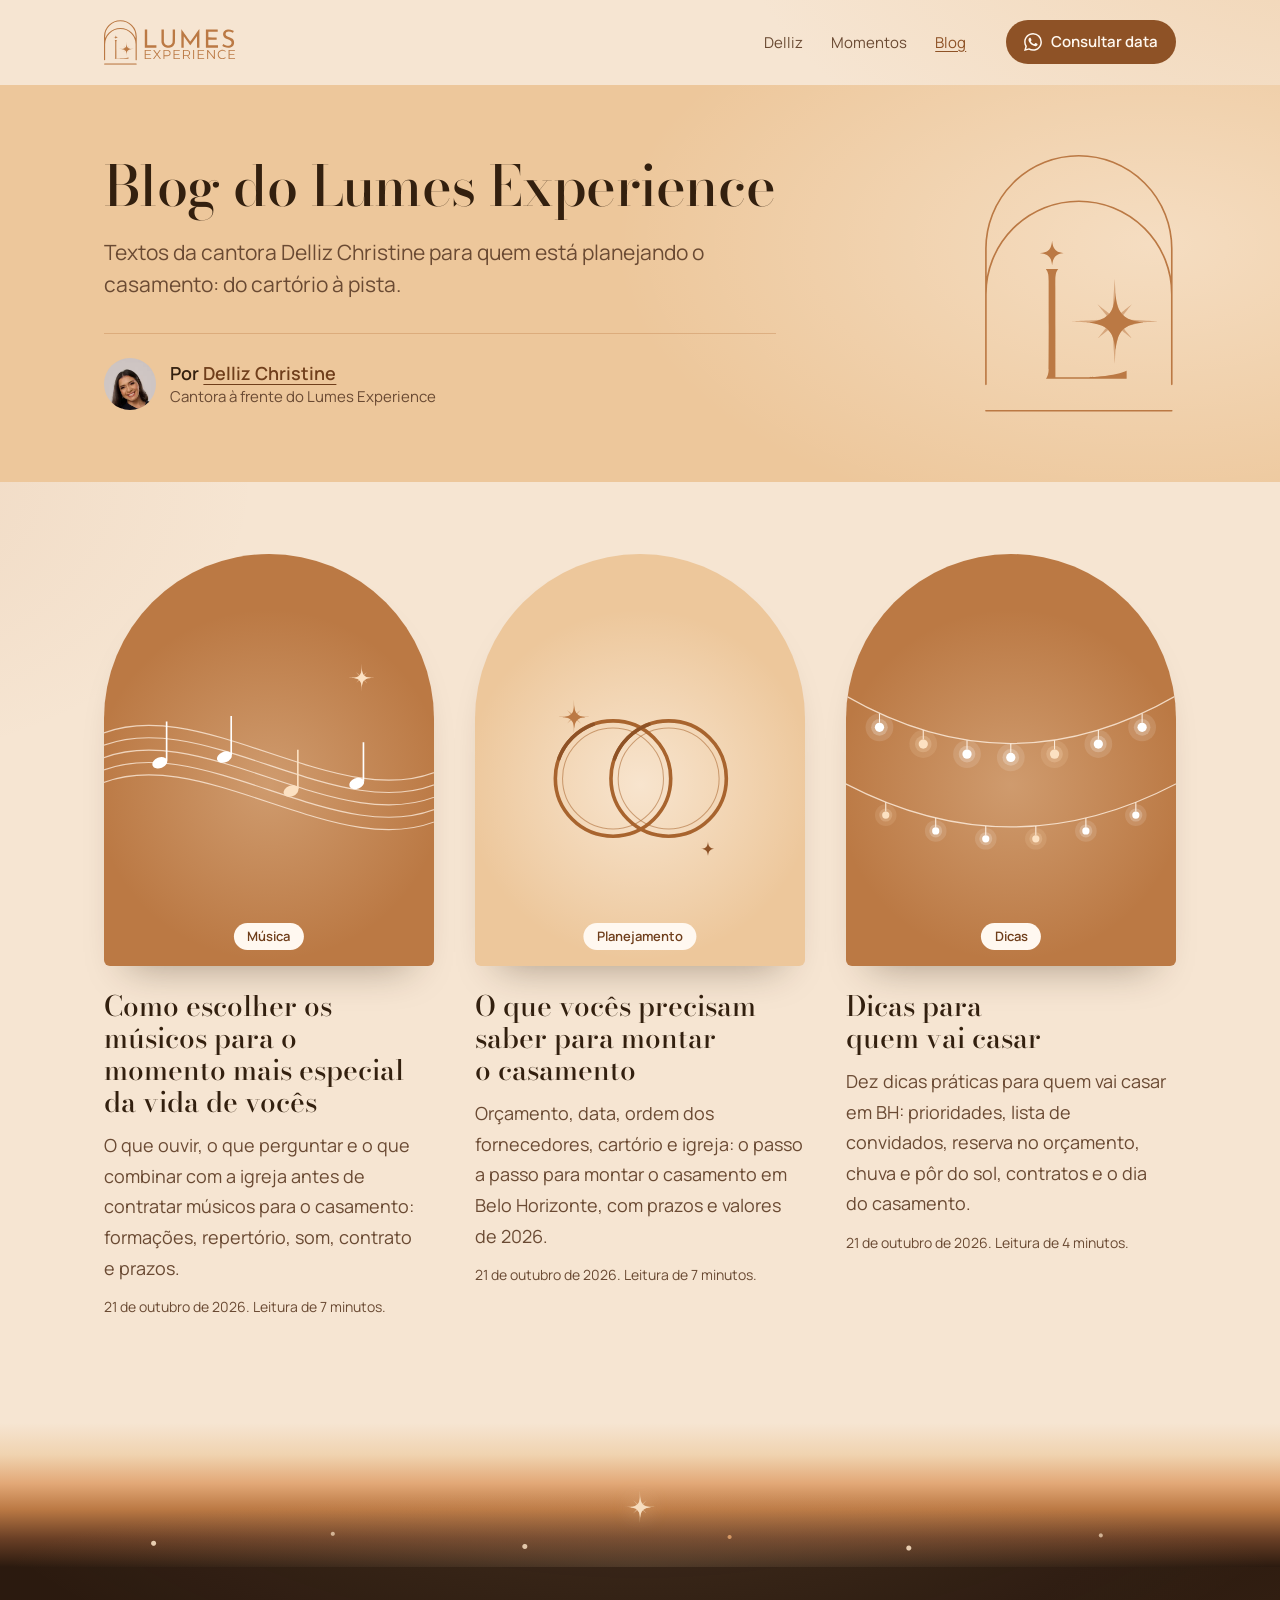
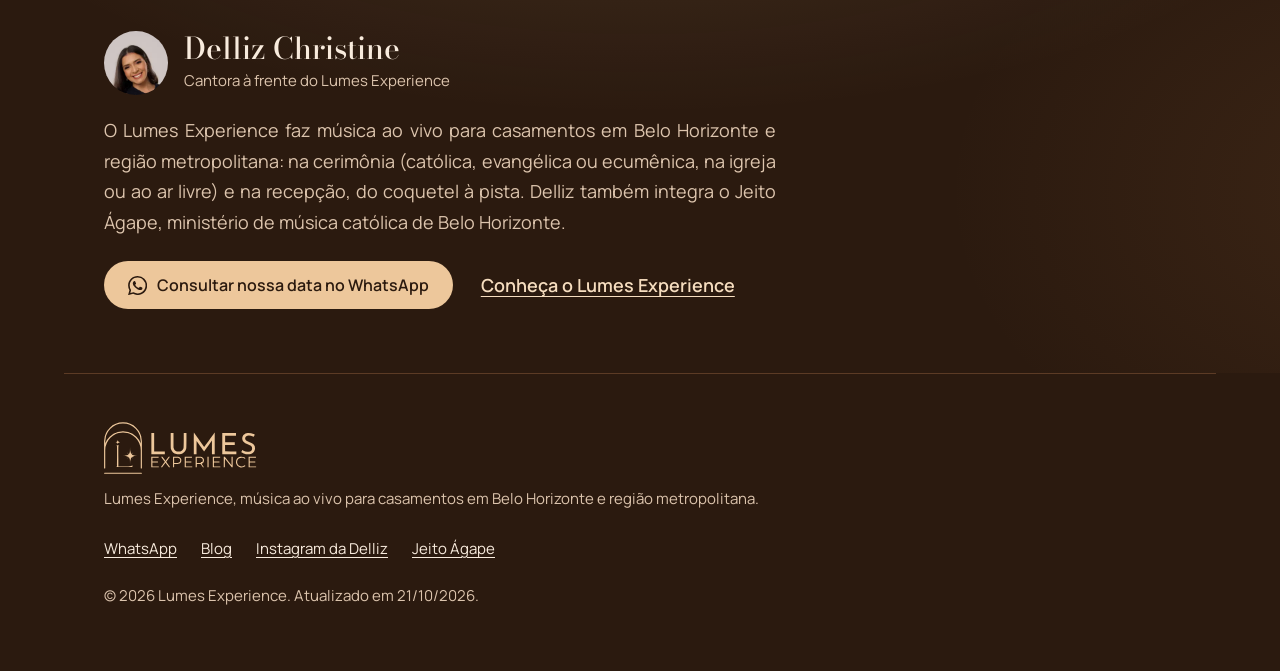
==== commit e6e2a8f0: "feat: identidade Lumes Experience, abertura animada, blog repaginado e deploy no GitHub Pages - Nome" ====
--- a/blog/index.html
+++ b/blog/index.html
@@ -4,24 +4,24 @@
 <head>
   <meta charset="utf-8">
   <meta name="viewport" content="width=device-width, initial-scale=1, viewport-fit=cover">
-  <title>Blog do Lumens: dicas para quem vai casar</title>
-  <meta name="description" content="Textos da cantora Delliz Christine, do Lumens, para quem está planejando o casamento em BH: cartório e igreja, orçamento, cronograma e a música de cada momento.">
+  <title>Blog do Lumes Experience: dicas para quem vai casar</title>
+  <meta name="description" content="Textos da cantora Delliz Christine, do Lumes Experience, para quem está planejando o casamento em BH: cartório e igreja, orçamento, cronograma e a música de cada momento.">
   <meta name="robots" content="index, follow, max-image-preview:large">
   <meta name="author" content="Delliz Christine">
-  <link rel="canonical" href="https://lumens.example/blog/">
+  <link rel="canonical" href="https://lumesexperience.com.br/blog/">
 
   <meta property="og:type" content="website">
   <meta property="og:locale" content="pt_BR">
-  <meta property="og:site_name" content="Lumens">
-  <meta property="og:title" content="Blog do Lumens: dicas para quem vai casar">
-  <meta property="og:description" content="Textos da cantora Delliz Christine, do Lumens, para quem está planejando o casamento em BH: cartório e igreja, orçamento, cronograma e a música de cada momento.">
-  <meta property="og:url" content="https://lumens.example/blog/">
-  <meta property="og:image" content="https://lumens.example/assets/img/og-lumens.jpg">
+  <meta property="og:site_name" content="Lumes Experience">
+  <meta property="og:title" content="Blog do Lumes Experience: dicas para quem vai casar">
+  <meta property="og:description" content="Textos da cantora Delliz Christine, do Lumes Experience, para quem está planejando o casamento em BH: cartório e igreja, orçamento, cronograma e a música de cada momento.">
+  <meta property="og:url" content="https://lumesexperience.com.br/blog/">
+  <meta property="og:image" content="https://lumesexperience.com.br/assets/img/og-lumes.jpg">
   <meta property="og:image:width" content="1200">
   <meta property="og:image:height" content="630">
-  <meta property="og:image:alt" content="Lumens, música ao vivo para casamentos em Belo Horizonte">
+  <meta property="og:image:alt" content="Lumes Experience, música ao vivo para casamentos em Belo Horizonte">
   <meta name="twitter:card" content="summary_large_image">
-  <meta name="theme-color" content="#EFE3D6">
+  <meta name="theme-color" content="#F6E5D2">
   <meta name="color-scheme" content="only light">
 
   <link rel="icon" href="../assets/img/favicon.svg" type="image/svg+xml">
@@ -39,18 +39,18 @@
     "@graph": [
       {
         "@type": "Blog",
-        "@id": "https://lumens.example/blog/#blog",
-        "name": "Blog do Lumens",
-        "url": "https://lumens.example/blog/",
-        "description": "Textos da cantora Delliz Christine, do Lumens, para quem está planejando o casamento em BH: cartório e igreja, orçamento, cronograma e a música de cada momento.",
+        "@id": "https://lumesexperience.com.br/blog/#blog",
+        "name": "Blog do Lumes Experience",
+        "url": "https://lumesexperience.com.br/blog/",
+        "description": "Textos da cantora Delliz Christine, do Lumes Experience, para quem está planejando o casamento em BH: cartório e igreja, orçamento, cronograma e a música de cada momento.",
         "inLanguage": "pt-BR",
         "author": {
           "@type": "Person",
-          "@id": "https://lumens.example/#delliz",
+          "@id": "https://lumesexperience.com.br/#delliz",
           "name": "Delliz Christine",
-          "url": "https://lumens.example/#delliz",
+          "url": "https://lumesexperience.com.br/#delliz",
           "jobTitle": "Cantora",
-          "image": "https://lumens.example/assets/img/delliz-christine-cantando-720.jpg",
+          "image": "https://lumesexperience.com.br/assets/img/delliz-christine-cantando-720.jpg",
           "sameAs": [
             "https://www.instagram.com/dellizchristine/"
           ]
@@ -60,40 +60,40 @@
             "MusicGroup",
             "LocalBusiness"
           ],
-          "@id": "https://lumens.example/#lumens",
-          "name": "Lumens",
-          "url": "https://lumens.example/",
-          "logo": "https://lumens.example/assets/img/icon-512.png"
+          "@id": "https://lumesexperience.com.br/#lumes",
+          "name": "Lumes Experience",
+          "url": "https://lumesexperience.com.br/",
+          "logo": "https://lumesexperience.com.br/assets/img/icon-512.png"
         },
         "blogPost": [
           {
             "@type": "BlogPosting",
             "headline": "Como escolher os músicos para o momento mais especial da vida de vocês",
-            "url": "https://lumens.example/blog/como-escolher-musicos-para-casamento/",
+            "url": "https://lumesexperience.com.br/blog/como-escolher-musicos-para-casamento/",
             "datePublished": "2026-10-21",
             "dateModified": "2026-10-21",
             "author": {
-              "@id": "https://lumens.example/#delliz"
+              "@id": "https://lumesexperience.com.br/#delliz"
             }
           },
           {
             "@type": "BlogPosting",
             "headline": "O que vocês precisam saber para montar o casamento",
-            "url": "https://lumens.example/blog/como-montar-o-casamento/",
+            "url": "https://lumesexperience.com.br/blog/como-montar-o-casamento/",
             "datePublished": "2026-10-21",
             "dateModified": "2026-10-21",
             "author": {
-              "@id": "https://lumens.example/#delliz"
+              "@id": "https://lumesexperience.com.br/#delliz"
             }
           },
           {
             "@type": "BlogPosting",
             "headline": "Dicas para quem vai casar",
-            "url": "https://lumens.example/blog/dicas-para-quem-vai-casar/",
+            "url": "https://lumesexperience.com.br/blog/dicas-para-quem-vai-casar/",
             "datePublished": "2026-10-21",
             "dateModified": "2026-10-21",
             "author": {
-              "@id": "https://lumens.example/#delliz"
+              "@id": "https://lumesexperience.com.br/#delliz"
             }
           }
         ]
@@ -107,44 +107,52 @@
 
   <svg class="icones" width="0" height="0" aria-hidden="true">
     <symbol id="icone-whatsapp" viewBox="0 0 24 24"><path d="M17.472 14.382c-.297-.149-1.758-.867-2.03-.967-.273-.099-.471-.148-.67.15-.197.297-.767.966-.94 1.164-.173.199-.347.223-.644.075-.297-.15-1.255-.463-2.39-1.475-.883-.788-1.48-1.761-1.653-2.059-.173-.297-.018-.458.13-.606.134-.133.298-.347.446-.52.149-.174.198-.298.298-.497.099-.198.05-.371-.025-.52-.075-.149-.669-1.612-.916-2.207-.242-.579-.487-.5-.669-.51-.173-.008-.371-.01-.57-.01-.198 0-.52.074-.792.372-.272.297-1.04 1.016-1.04 2.479 0 1.462 1.065 2.875 1.213 3.074.149.198 2.096 3.2 5.077 4.487.709.306 1.262.489 1.694.625.712.227 1.36.195 1.871.118.571-.085 1.758-.719 2.006-1.413.248-.694.248-1.289.173-1.413-.074-.124-.272-.198-.57-.347m-5.421 7.403h-.004a9.87 9.87 0 01-5.031-1.378l-.361-.214-3.741.982.998-3.648-.235-.374a9.86 9.86 0 01-1.51-5.26c.001-5.45 4.436-9.884 9.888-9.884 2.64 0 5.122 1.03 6.988 2.898a9.825 9.825 0 012.893 6.994c-.003 5.45-4.437 9.884-9.885 9.884m8.413-18.297A11.815 11.815 0 0012.05 0C5.495 0 .16 5.335.157 11.892c0 2.096.547 4.142 1.588 5.945L.057 24l6.305-1.654a11.882 11.882 0 005.683 1.448h.005c6.554 0 11.89-5.335 11.893-11.893a11.821 11.821 0 00-3.48-8.413Z"/></symbol>
+    <symbol id="marca-logo" viewBox="180 876 1745 594"><g transform="translate(187.5 886.5) scale(.4108) translate(-561.5 -380.5)"><path d="M561.5 1635V890.5A510 510 0 0 1 1581.5 890.5V1635M561.5 1635V1140A510 510 0 0 1 1581.5 1140V1635M561.5 1780H1581.5" fill="none" stroke="currentColor" stroke-width="1.15" stroke-linecap="round" vector-effect="non-scaling-stroke"/><path d="M 1268.1 1058.2c-0.4 0.4-0.4 4.8-0.9 9.1-1.3 25.7-8.3 140.3-8.3 142-0.4 2.6-3.5 10.5-7.4 17.9-2.2 4.8-4.4 8.3-7.8 13.1-2.6 3.9-4.8 7-5.2 7 0 0-14.4-11.3-31.8-25.3-17.4-14.4-31.8-25.7-31.8-25.7 0 0.4 11.3 14.4 25.3 31.8 13.9 17.4 25.3 31.8 25.3 31.8 0 0.4-6.5 5.7-10.9 8.7-7 4.8-20.9 10.9-24.4 11.8-1.3 0-36.6 2.2-78.4 4.8-42.3 2.2-76.7 4.4-77.1 4.4 0 0.4 76.7 4.8 77.5 4.8 0.4 0 0.4 0.4 0 0.9 0 0.9 0 0.9 4.4 0.9 4.8 0 17 1.3 26.6 2.6 18.7 3 46.2 10.5 57.9 15.7 3.5 1.7 13.1 7.4 16.6 9.6 0.9 0.9 2.2 1.7 2.2 1.7 0.4 0.4-9.6 13.1-22.2 28.7-12.6 15.7-22.7 28.3-22.2 28.3 0 0 13.1-10.5 28.3-22.7l28.7-23.1 2.2 2.6c3.9 3.9 7.8 9.1 12.2 15.2 3.9 6.5 6.5 11.3 9.1 17.9 3.9 10 3.5 4.4 7.8 80.2 2.2 37.5 4.4 68.4 4.4 68.4 0 0.4 1.3-15.7 2.2-35.3 1.3-19.6 2.6-37 2.6-38.8 3.5-27.9 5.7-40.5 12.6-64 3.5-13.1 10.9-27 20.5-38.8 2.2-3 2.6-3.5 3.5-3 2.6 2.6 51.4 41.4 51.4 41.4 0.4 0-9.1-11.8-20.5-26.1-11.8-14.4-20.9-26.1-20.9-26.1 0-0.4 1.7-1.3 3.5-3 6.5-5.2 18.7-12.2 26.6-15.2 7.4-3 24.8-8.3 36.2-10.5 8.7-1.7 22.7-3.9 30.9-4.8 7-0.9 7.4-0.9 7.4-1.7-0.4-0.4-0.4-0.9 0-0.9 0.9 0 77.5-4.4 77.5-4.8-0.4 0-33.1-2.2-73.2-4.4l-72.7-4.4-4.8-1.7c-11.8-4.4-24.8-12.6-34.4-21.8l-2.2-1.7 23.1-29.2c13.1-15.7 23.5-29.2 23.5-29.6 0.4-0.4-12.2 9.6-28.3 22.2-15.7 13.1-28.7 23.5-29.2 23.5-0.4 0.4-7-9.1-9.6-14.4-4.4-7.8-7.8-17.9-12.2-34.8-4.4-15.7-7.4-34.8-8.3-53.1-1.7-34-5.2-82.8-5.2-81.9 z" fill="currentColor" opacity=".5"/><path d="M 892.2 1004.6c5.2 6.1 8.7 14.4 10.9 24.8 1.7 9.1 2.2 14.4 2.6 38.3 0.4 32.7 0.4 471.8 0 484-0.4 11.8-0.9 17-2.6 24-2.2 11.8-6.1 20.5-11.3 27-0.9 0.9-1.3 1.7-1.3 1.7 0 0.4 79.3 0.4 221.7 0.4l221.7-0.4 0-21.8c0-11.8 0-21.8-0.4-21.8 0 0-3 0.9-6.1 2.2-39.2 15.2-92.8 25.3-156.8 30.1-28.3 2.2-26.6 2.2-129.8 2.6l-98 0 0-256.1c-0.4-293.2-0.4-287.5 0.4-294.5 1.7-20 5.2-30.9 13.1-40.5l2.2-2.6-34.4 0-34 0 2.2 2.6 zM 1272 1135.7c-0.4 0.4-0.4 3.9-0.4 7.8-0.4 7-0.4 10-2.6 22.2-2.2 16.6-8.7 42.7-13.1 52.7-6.5 15.7-12.2 24-23.5 35.3-17.4 17.4-32.2 25.3-63.6 33.1-15.2 3.9-41.8 7.8-52.3 7.8-3 0-3.9 0-3.9 0.4 0.4 0.4 2.6 0.9 7.8 0.9 7.4 0.4 10.5 0.4 21.3 2.2 20 2.6 48.8 10.9 60.5 16.6 12.2 6.1 20.9 12.6 30.9 22.7 10 10.5 17.9 22.2 22.7 34.4 6.1 14.4 12.6 44 14.8 64 0.9 7.8 0.9 8.3 1.7 8.3 0 0 0.4 0 0.4-0.4 0.4 0 0.9-3 0.9-6.5 2.2-18.3 5.2-33.5 11.3-54 1.7-5.7 5.2-14.4 9.1-21.8 1.7-3.9 7-11.8 10.9-17 3.5-4.4 14.4-14.4 18.7-17.9 6.5-4.8 17.4-11.3 24.8-14.4 6.5-3 26.1-8.7 36.2-10.5 9.6-2.2 26.1-4.8 35.3-5.7 2.6 0 3.9-0.4 3.5-1.3-0.4 0-3.5-0.4-7.4-0.9-17.9-2.2-24.8-3.5-42.3-7.8-19.6-4.8-29.2-8.3-40.9-15.7-13.9-8.3-27-21.8-36.6-37-4.8-7.8-8.7-17-11.8-27-5.2-18.3-7-26.6-9.1-42.7-1.7-11.8-2.6-19.2-2.6-24 0-2.6 0-4.4-0.4-4.4-0.4 0-0.4 0.4-0.4 0.4 zM 924.8 849.1c-0.4 0.4-0.4 3-0.9 5.2-1.3 10.5-4.4 23.1-7.8 29.6-3.5 7.8-9.1 14.4-16.1 19.2-8.7 5.7-20.5 9.1-38.8 11.8-3 0-2.2 0.9 1.7 0.9 8.7 1.3 19.6 3.5 26.6 6.1 4.4 1.7 9.1 4.4 12.6 7 5.7 4.4 11.8 12.6 14.8 18.7 1.3 3 3.9 11.3 4.8 15.7 0.9 3.9 2.6 14.4 2.6 16.1 0 3.5 0.9 1.7 1.3-3 1.7-14.8 6.1-28.7 11.8-36.6 2.2-3.5 7.4-8.7 10.9-11.3 7.8-5.7 19.6-10 36.2-12.2 3.5-0.4 6.5-0.9 6.5-0.9 0-0.4-0.9-0.4-2.6-0.4-5.2-0.9-14.8-2.6-20.9-4.4-10.9-3-17-6.5-24-13.1-4.8-4.4-8.7-10.5-11.3-15.7-2.6-7-6.1-20.9-7-32.7-0.4-0.9-0.4-0.9-0.4 0 z" fill="currentColor"/></g><path d="M 721 1123l0 120 77 0 77 0 0-16 0-15-61 0-61 0 0-105 0-104-16 0-16 0 0 120 zM 942 1086c0 88 0 89 5 103 9 26 30 46 58 53 17 4 37 4 54 0 17-5 34-15 44-29 6-7 13-21 16-32 2-7 2-8 3-93l0-85-15 0c-15 0-16 0-16 2 0 1 0 38 0 82-1 75-1 81-2 86-7 19-20 33-38 39-12 3-26 3-38 0-19-6-33-21-37-40-2-6-2-18-2-88l0-81-16 0-16 0 0 83 zM 1385 1078c-33 46-61 84-61 83 0 0-27-36-58-81-31-44-58-81-58-83-2-1-2 11-2 122l0 124 15 0 16 0 0-75 1-75 42 59c24 33 44 60 44 60 0 0 21-28 45-62l44-62 0 77 0 78 16 0 16 0 0-124c0-68 0-124 0-124-1 0-28 38-60 83 zM 1531 1123l0 120 81 0 80 0 0-15 0-16-64 0-64-1-1-36 0-37 55 0 56 0 0-15 0-16-55 0-55-1 0-36 0-37 62 0 62 0 0-15 0-15-78 0-79 0 0 120 zM 1821 1002c-41 5-66 35-61 72 3 25 20 41 61 57 27 10 43 21 48 32 6 15 2 34-10 43-6 5-15 9-23 10-8 2-25 1-35-2-9-2-28-11-35-16-2-2-4-3-4-3-1 0-4 6-7 13l-7 12 2 2c5 4 17 10 26 13 39 16 81 13 106-8 11-8 17-19 21-33 2-6 2-9 2-21-1-11-1-15-3-20-4-10-8-16-15-24-9-8-21-14-44-23-41-16-53-28-50-48 3-18 18-28 42-28 15 0 29 4 47 12 4 1 8 3 8 3 0 0 3-5 7-12 6-14 7-13-8-19-22-10-48-14-68-12 zM 720 1333l0 61 43 0 43 0 0-6 0-5-36 0-37 0 0-23 0-22 32 0 31 0 0-6 0-5-31 0-32 0 0-21 0-22 35 0 36-1 0-5 0-5-42 0-42 0 0 60 zM 844 1290c7 9 17 22 22 29l9 12-4 5c-5 8-40 55-41 57-1 1 0 1 6 1l8 0 19-27 19-26 3 3c1 1 10 13 19 26l18 24 7 0c5 0 7 0 6-1 0-1-10-15-22-31-12-16-22-30-22-31 0 0 4-6 8-12 5-6 14-19 21-29l13-17-7 0-7 0-18 24c-9 14-18 25-18 25 0 0-9-11-18-25l-18-24-8 0-7 0 12 17 zM 969 1333l0 61 6 0 6 0 0-19 0-19 22 0c18-1 24-1 30-3 13-3 22-11 27-21 4-10 4-26 0-36-3-6-11-14-17-17-11-5-16-6-46-6l-28 0 0 60zm 61-47c9 3 16 9 19 16 2 6 2 18 0 24-3 7-10 13-18 16-6 2-10 2-29 2l-21 0 0-30 0-30 21 0c19 0 23 0 28 2 zM 1102 1333l0 61 43 0 43 0 0-6 0-5-36 0-37 0 0-23 0-22 32 0 31 0 0-6 0-5-31 0-32 0 0-22 0-21 35 0 35 0 0-6 0-5-41 0-42 0 0 60 zM 1227 1333l0 61 6 0 7 0 0-19 1-20 21 0 21 0 13 19 14 20 7 0c6 0 7 0 6-1-5-7-28-40-28-40 0-1 3-2 7-4 5-3 12-9 15-14 6-9 7-28 2-38-4-8-10-14-17-18-10-5-15-6-47-6l-28 0 0 60zm 66-46c11 6 16 14 16 27 0 9-3 16-8 22-9 7-17 9-44 9l-17 0 0-31 0-30 23 0c23 0 24 1 30 3 zM 1362 1333l0 61 7 0 6 0 0-61 0-60-6 0-7 0 0 60 zM 1423 1333l0 61 43 0 43 0 0-6 0-5-36 0-37 0 0-23 0-22 32 0 31 0 0-6 0-5-31 0-32 0 0-21 0-22 35 0 36-1 0-5 0-5-42 0-42 0 0 60 zM 1548 1333l0 61 6 0 7 0 0-49 1-49 38 49 39 49 6 0 5 0 0-61 0-60-6 0-7 0 0 49 0 48-39-48-38-49-6 0-6 0 0 60 zM 1734 1274c-21 5-37 20-44 41-2 8-3 23-1 32 5 22 21 39 43 45 13 4 30 3 44-2 6-2 18-10 19-12 0-1-1-3-4-5l-3-4-6 4c-12 11-34 13-50 7-29-12-41-47-23-75 11-17 34-26 56-20 7 1 11 3 18 8l5 4 4-3c1-2 3-4 3-5 0-1-7-7-13-10-11-7-34-9-48-5 zM 1832 1333l0 61 43 0 43 0 0-6 0-5-36 0-37 0 0-23 0-22 32 0 31 0 0-6 0-5-31 0-32 0 0-21 0-22 35 0 36-1 0-5 0-5-42 0-42 0 0 60 z" fill="currentColor"/></symbol>
+    <symbol id="marca-simbolo" viewBox="540 360 1063 1440"><path d="M561.5 1635V890.5A510 510 0 0 1 1581.5 890.5V1635M561.5 1635V1140A510 510 0 0 1 1581.5 1140V1635M561.5 1780H1581.5" fill="none" stroke="currentColor" stroke-width="9" stroke-linecap="round"/><path d="M 1268.1 1058.2c-0.4 0.4-0.4 4.8-0.9 9.1-1.3 25.7-8.3 140.3-8.3 142-0.4 2.6-3.5 10.5-7.4 17.9-2.2 4.8-4.4 8.3-7.8 13.1-2.6 3.9-4.8 7-5.2 7 0 0-14.4-11.3-31.8-25.3-17.4-14.4-31.8-25.7-31.8-25.7 0 0.4 11.3 14.4 25.3 31.8 13.9 17.4 25.3 31.8 25.3 31.8 0 0.4-6.5 5.7-10.9 8.7-7 4.8-20.9 10.9-24.4 11.8-1.3 0-36.6 2.2-78.4 4.8-42.3 2.2-76.7 4.4-77.1 4.4 0 0.4 76.7 4.8 77.5 4.8 0.4 0 0.4 0.4 0 0.9 0 0.9 0 0.9 4.4 0.9 4.8 0 17 1.3 26.6 2.6 18.7 3 46.2 10.5 57.9 15.7 3.5 1.7 13.1 7.4 16.6 9.6 0.9 0.9 2.2 1.7 2.2 1.7 0.4 0.4-9.6 13.1-22.2 28.7-12.6 15.7-22.7 28.3-22.2 28.3 0 0 13.1-10.5 28.3-22.7l28.7-23.1 2.2 2.6c3.9 3.9 7.8 9.1 12.2 15.2 3.9 6.5 6.5 11.3 9.1 17.9 3.9 10 3.5 4.4 7.8 80.2 2.2 37.5 4.4 68.4 4.4 68.4 0 0.4 1.3-15.7 2.2-35.3 1.3-19.6 2.6-37 2.6-38.8 3.5-27.9 5.7-40.5 12.6-64 3.5-13.1 10.9-27 20.5-38.8 2.2-3 2.6-3.5 3.5-3 2.6 2.6 51.4 41.4 51.4 41.4 0.4 0-9.1-11.8-20.5-26.1-11.8-14.4-20.9-26.1-20.9-26.1 0-0.4 1.7-1.3 3.5-3 6.5-5.2 18.7-12.2 26.6-15.2 7.4-3 24.8-8.3 36.2-10.5 8.7-1.7 22.7-3.9 30.9-4.8 7-0.9 7.4-0.9 7.4-1.7-0.4-0.4-0.4-0.9 0-0.9 0.9 0 77.5-4.4 77.5-4.8-0.4 0-33.1-2.2-73.2-4.4l-72.7-4.4-4.8-1.7c-11.8-4.4-24.8-12.6-34.4-21.8l-2.2-1.7 23.1-29.2c13.1-15.7 23.5-29.2 23.5-29.6 0.4-0.4-12.2 9.6-28.3 22.2-15.7 13.1-28.7 23.5-29.2 23.5-0.4 0.4-7-9.1-9.6-14.4-4.4-7.8-7.8-17.9-12.2-34.8-4.4-15.7-7.4-34.8-8.3-53.1-1.7-34-5.2-82.8-5.2-81.9 z" fill="currentColor" opacity=".5"/><path d="M 892.2 1004.6c5.2 6.1 8.7 14.4 10.9 24.8 1.7 9.1 2.2 14.4 2.6 38.3 0.4 32.7 0.4 471.8 0 484-0.4 11.8-0.9 17-2.6 24-2.2 11.8-6.1 20.5-11.3 27-0.9 0.9-1.3 1.7-1.3 1.7 0 0.4 79.3 0.4 221.7 0.4l221.7-0.4 0-21.8c0-11.8 0-21.8-0.4-21.8 0 0-3 0.9-6.1 2.2-39.2 15.2-92.8 25.3-156.8 30.1-28.3 2.2-26.6 2.2-129.8 2.6l-98 0 0-256.1c-0.4-293.2-0.4-287.5 0.4-294.5 1.7-20 5.2-30.9 13.1-40.5l2.2-2.6-34.4 0-34 0 2.2 2.6 zM 1272 1135.7c-0.4 0.4-0.4 3.9-0.4 7.8-0.4 7-0.4 10-2.6 22.2-2.2 16.6-8.7 42.7-13.1 52.7-6.5 15.7-12.2 24-23.5 35.3-17.4 17.4-32.2 25.3-63.6 33.1-15.2 3.9-41.8 7.8-52.3 7.8-3 0-3.9 0-3.9 0.4 0.4 0.4 2.6 0.9 7.8 0.9 7.4 0.4 10.5 0.4 21.3 2.2 20 2.6 48.8 10.9 60.5 16.6 12.2 6.1 20.9 12.6 30.9 22.7 10 10.5 17.9 22.2 22.7 34.4 6.1 14.4 12.6 44 14.8 64 0.9 7.8 0.9 8.3 1.7 8.3 0 0 0.4 0 0.4-0.4 0.4 0 0.9-3 0.9-6.5 2.2-18.3 5.2-33.5 11.3-54 1.7-5.7 5.2-14.4 9.1-21.8 1.7-3.9 7-11.8 10.9-17 3.5-4.4 14.4-14.4 18.7-17.9 6.5-4.8 17.4-11.3 24.8-14.4 6.5-3 26.1-8.7 36.2-10.5 9.6-2.2 26.1-4.8 35.3-5.7 2.6 0 3.9-0.4 3.5-1.3-0.4 0-3.5-0.4-7.4-0.9-17.9-2.2-24.8-3.5-42.3-7.8-19.6-4.8-29.2-8.3-40.9-15.7-13.9-8.3-27-21.8-36.6-37-4.8-7.8-8.7-17-11.8-27-5.2-18.3-7-26.6-9.1-42.7-1.7-11.8-2.6-19.2-2.6-24 0-2.6 0-4.4-0.4-4.4-0.4 0-0.4 0.4-0.4 0.4 zM 924.8 849.1c-0.4 0.4-0.4 3-0.9 5.2-1.3 10.5-4.4 23.1-7.8 29.6-3.5 7.8-9.1 14.4-16.1 19.2-8.7 5.7-20.5 9.1-38.8 11.8-3 0-2.2 0.9 1.7 0.9 8.7 1.3 19.6 3.5 26.6 6.1 4.4 1.7 9.1 4.4 12.6 7 5.7 4.4 11.8 12.6 14.8 18.7 1.3 3 3.9 11.3 4.8 15.7 0.9 3.9 2.6 14.4 2.6 16.1 0 3.5 0.9 1.7 1.3-3 1.7-14.8 6.1-28.7 11.8-36.6 2.2-3.5 7.4-8.7 10.9-11.3 7.8-5.7 19.6-10 36.2-12.2 3.5-0.4 6.5-0.9 6.5-0.9 0-0.4-0.9-0.4-2.6-0.4-5.2-0.9-14.8-2.6-20.9-4.4-10.9-3-17-6.5-24-13.1-4.8-4.4-8.7-10.5-11.3-15.7-2.6-7-6.1-20.9-7-32.7-0.4-0.9-0.4-0.9-0.4 0 z" fill="currentColor"/></symbol>
+    <symbol id="marca-estrela" viewBox="1040 1062 460 460"><path d="M 1268.1 1058.2c-0.4 0.4-0.4 4.8-0.9 9.1-1.3 25.7-8.3 140.3-8.3 142-0.4 2.6-3.5 10.5-7.4 17.9-2.2 4.8-4.4 8.3-7.8 13.1-2.6 3.9-4.8 7-5.2 7 0 0-14.4-11.3-31.8-25.3-17.4-14.4-31.8-25.7-31.8-25.7 0 0.4 11.3 14.4 25.3 31.8 13.9 17.4 25.3 31.8 25.3 31.8 0 0.4-6.5 5.7-10.9 8.7-7 4.8-20.9 10.9-24.4 11.8-1.3 0-36.6 2.2-78.4 4.8-42.3 2.2-76.7 4.4-77.1 4.4 0 0.4 76.7 4.8 77.5 4.8 0.4 0 0.4 0.4 0 0.9 0 0.9 0 0.9 4.4 0.9 4.8 0 17 1.3 26.6 2.6 18.7 3 46.2 10.5 57.9 15.7 3.5 1.7 13.1 7.4 16.6 9.6 0.9 0.9 2.2 1.7 2.2 1.7 0.4 0.4-9.6 13.1-22.2 28.7-12.6 15.7-22.7 28.3-22.2 28.3 0 0 13.1-10.5 28.3-22.7l28.7-23.1 2.2 2.6c3.9 3.9 7.8 9.1 12.2 15.2 3.9 6.5 6.5 11.3 9.1 17.9 3.9 10 3.5 4.4 7.8 80.2 2.2 37.5 4.4 68.4 4.4 68.4 0 0.4 1.3-15.7 2.2-35.3 1.3-19.6 2.6-37 2.6-38.8 3.5-27.9 5.7-40.5 12.6-64 3.5-13.1 10.9-27 20.5-38.8 2.2-3 2.6-3.5 3.5-3 2.6 2.6 51.4 41.4 51.4 41.4 0.4 0-9.1-11.8-20.5-26.1-11.8-14.4-20.9-26.1-20.9-26.1 0-0.4 1.7-1.3 3.5-3 6.5-5.2 18.7-12.2 26.6-15.2 7.4-3 24.8-8.3 36.2-10.5 8.7-1.7 22.7-3.9 30.9-4.8 7-0.9 7.4-0.9 7.4-1.7-0.4-0.4-0.4-0.9 0-0.9 0.9 0 77.5-4.4 77.5-4.8-0.4 0-33.1-2.2-73.2-4.4l-72.7-4.4-4.8-1.7c-11.8-4.4-24.8-12.6-34.4-21.8l-2.2-1.7 23.1-29.2c13.1-15.7 23.5-29.2 23.5-29.6 0.4-0.4-12.2 9.6-28.3 22.2-15.7 13.1-28.7 23.5-29.2 23.5-0.4 0.4-7-9.1-9.6-14.4-4.4-7.8-7.8-17.9-12.2-34.8-4.4-15.7-7.4-34.8-8.3-53.1-1.7-34-5.2-82.8-5.2-81.9 z" fill="currentColor" opacity=".45"/><path d="M 1272 1135.7c-0.4 0.4-0.4 3.9-0.4 7.8-0.4 7-0.4 10-2.6 22.2-2.2 16.6-8.7 42.7-13.1 52.7-6.5 15.7-12.2 24-23.5 35.3-17.4 17.4-32.2 25.3-63.6 33.1-15.2 3.9-41.8 7.8-52.3 7.8-3 0-3.9 0-3.9 0.4 0.4 0.4 2.6 0.9 7.8 0.9 7.4 0.4 10.5 0.4 21.3 2.2 20 2.6 48.8 10.9 60.5 16.6 12.2 6.1 20.9 12.6 30.9 22.7 10 10.5 17.9 22.2 22.7 34.4 6.1 14.4 12.6 44 14.8 64 0.9 7.8 0.9 8.3 1.7 8.3 0 0 0.4 0 0.4-0.4 0.4 0 0.9-3 0.9-6.5 2.2-18.3 5.2-33.5 11.3-54 1.7-5.7 5.2-14.4 9.1-21.8 1.7-3.9 7-11.8 10.9-17 3.5-4.4 14.4-14.4 18.7-17.9 6.5-4.8 17.4-11.3 24.8-14.4 6.5-3 26.1-8.7 36.2-10.5 9.6-2.2 26.1-4.8 35.3-5.7 2.6 0 3.9-0.4 3.5-1.3-0.4 0-3.5-0.4-7.4-0.9-17.9-2.2-24.8-3.5-42.3-7.8-19.6-4.8-29.2-8.3-40.9-15.7-13.9-8.3-27-21.8-36.6-37-4.8-7.8-8.7-17-11.8-27-5.2-18.3-7-26.6-9.1-42.7-1.7-11.8-2.6-19.2-2.6-24 0-2.6 0-4.4-0.4-4.4-0.4 0-0.4 0.4-0.4 0.4 z" fill="currentColor"/></symbol>
   </svg>
 
   <header class="topo conteudo">
-    <a class="marca" href="../" aria-label="Lumens, página inicial">Lumens</a>
+    <a class="marca" href="../" aria-label="Lumes Experience, página inicial"><svg viewBox="0 0 1745 594" aria-hidden="true"><use href="#marca-logo"/></svg></a>
     <nav class="topo__nav" aria-label="Seções">
       <a href="../#delliz">Delliz</a>
       <a href="../#momentos">Momentos</a>
       <a href="../blog/" aria-current="page">Blog</a>
     </nav>
     <a class="botao botao--compacto" data-cta="topo" target="_blank" rel="noopener"
-       href="https://wa.me/55DDDNUMERO?text=Ol%C3%A1%2C%20Lumens!%20Vi%20o%20site%20e%20quero%20consultar%20uma%20data%20para%20o%20nosso%20casamento.%0AData%3A%20%0ACidade%20e%20local%3A%20%0ACerim%C3%B4nia%3A%20%0AMomentos%20com%20m%C3%BAsica%3A%20">
+       href="https://wa.me/5531996154698?text=Ol%C3%A1%2C%20Lumes%20Experience!%20Vi%20o%20site%20e%20quero%20consultar%20uma%20data%20para%20o%20nosso%20casamento.%0AData%3A%20%0ACidade%20e%20local%3A%20%0ACerim%C3%B4nia%3A%20%0AMomentos%20com%20m%C3%BAsica%3A%20">
       <svg aria-hidden="true"><use href="#icone-whatsapp"/></svg><span class="topo__rotulo">Consultar data</span>
     </a>
   </header>
 
   <main id="principal">
-    <section class="blog conteudo" aria-labelledby="titulo">
-      <header class="blog__topo">
-        <h1 id="titulo">Blog do Lumens</h1>
-        <p class="linha-fina">Textos da cantora Delliz Christine para quem está planejando o casamento: do cartório à pista.</p>
-        <div class="assinatura">
-          <picture>
-            <source type="image/webp" srcset="../assets/img/delliz-christine-rosto.webp">
-            <img src="../assets/img/delliz-christine-rosto.jpg" width="192" height="192" decoding="async" alt="">
-          </picture>
-          <div>
-            <p class="assinatura__nome">Por <a href="../#delliz" rel="author">Delliz Christine</a></p>
-            <p class="assinatura__meta">Cantora à frente do Lumens</p>
+    <header class="blog__faixa">
+      <div class="blog__topo conteudo">
+        <div class="blog__abertura">
+          <h1 id="titulo">Blog do Lumes Experience</h1>
+          <p class="linha-fina">Textos da cantora Delliz Christine para quem está planejando o casamento: do cartório à pista.</p>
+          <div class="assinatura">
+            <picture>
+              <source type="image/webp" srcset="../assets/img/delliz-christine-rosto.webp">
+              <img src="../assets/img/delliz-christine-rosto.jpg" width="192" height="192" decoding="async" alt="">
+            </picture>
+            <div>
+              <p class="assinatura__nome">Por <a href="../#delliz" rel="author">Delliz Christine</a></p>
+              <p class="assinatura__meta">Cantora à frente do Lumes Experience</p>
+            </div>
           </div>
         </div>
-      </header>
+        <svg class="blog__simbolo" viewBox="0 0 1063 1440" aria-hidden="true"><use href="#marca-simbolo"/></svg>
+      </div>
+    </header>
+    <section class="blog conteudo" aria-label="Artigos">
       <ul class="cartoes">
-        <li class="cartao cartao--destaque">
-          <div class="capa">
+        <li class="cartao">
+          <div class="capa capa--terracota">
             <svg class="capa__arte" viewBox="0 0 320 400" preserveAspectRatio="xMidYMid meet" aria-hidden="true" focusable="false">
-              <path d="M-10 178C90 128 230 258 330 208" fill="none" stroke="#D9B26A" stroke-width="1.1" opacity=".75"/><path d="M-10 190C90 140 230 270 330 220" fill="none" stroke="#D9B26A" stroke-width="1.1" opacity=".75"/><path d="M-10 202C90 152 230 282 330 232" fill="none" stroke="#D9B26A" stroke-width="1.1" opacity=".75"/><path d="M-10 214C90 164 230 294 330 244" fill="none" stroke="#D9B26A" stroke-width="1.1" opacity=".75"/><path d="M-10 226C90 176 230 306 330 256" fill="none" stroke="#D9B26A" stroke-width="1.1" opacity=".75"/>
-              <ellipse cx="54.2" cy="202.7" rx="7.5" ry="5.2" transform="rotate(-22 54.2 202.7)" fill="#E8CB8E"/><line x1="60.8" y1="200.7" x2="60.8" y2="162.7" stroke="#E8CB8E" stroke-width="1.6"/><ellipse cx="116.9" cy="197.2" rx="7.5" ry="5.2" transform="rotate(-22 116.9 197.2)" fill="#E8CB8E"/><line x1="123.5" y1="195.2" x2="123.5" y2="157.2" stroke="#E8CB8E" stroke-width="1.6"/><ellipse cx="181.6" cy="230.1" rx="7.5" ry="5.2" transform="rotate(-22 181.6 230.1)" fill="#E0844A"/><line x1="188.2" y1="228.1" x2="188.2" y2="190.1" stroke="#E0844A" stroke-width="1.6"/><ellipse cx="245.3" cy="222.8" rx="7.5" ry="5.2" transform="rotate(-22 245.3 222.8)" fill="#E8CB8E"/><line x1="251.9" y1="220.8" x2="251.9" y2="182.8" stroke="#E8CB8E" stroke-width="1.6"/>
-              <path d="M250 111Q250 120 259 120Q250 120 250 129Q250 120 241 120Q250 120 250 111Z" fill="#E0844A"/>
+              <path d="M-10 178C90 128 230 258 330 208" fill="none" stroke="#FFF1E2" stroke-width="1.1" opacity=".75"/><path d="M-10 190C90 140 230 270 330 220" fill="none" stroke="#FFF1E2" stroke-width="1.1" opacity=".75"/><path d="M-10 202C90 152 230 282 330 232" fill="none" stroke="#FFF1E2" stroke-width="1.1" opacity=".75"/><path d="M-10 214C90 164 230 294 330 244" fill="none" stroke="#FFF1E2" stroke-width="1.1" opacity=".75"/><path d="M-10 226C90 176 230 306 330 256" fill="none" stroke="#FFF1E2" stroke-width="1.1" opacity=".75"/>
+              <ellipse cx="54.2" cy="202.7" rx="7.5" ry="5.2" transform="rotate(-22 54.2 202.7)" fill="#FFFFFF"/><line x1="60.8" y1="200.7" x2="60.8" y2="162.7" stroke="#FFFFFF" stroke-width="1.6"/><ellipse cx="116.9" cy="197.2" rx="7.5" ry="5.2" transform="rotate(-22 116.9 197.2)" fill="#FFFFFF"/><line x1="123.5" y1="195.2" x2="123.5" y2="157.2" stroke="#FFFFFF" stroke-width="1.6"/><ellipse cx="181.6" cy="230.1" rx="7.5" ry="5.2" transform="rotate(-22 181.6 230.1)" fill="#FCE1C2"/><line x1="188.2" y1="228.1" x2="188.2" y2="190.1" stroke="#FCE1C2" stroke-width="1.6"/><ellipse cx="245.3" cy="222.8" rx="7.5" ry="5.2" transform="rotate(-22 245.3 222.8)" fill="#FFFFFF"/><line x1="251.9" y1="220.8" x2="251.9" y2="182.8" stroke="#FFFFFF" stroke-width="1.6"/>
+              <g transform="translate(250 120) scale(0.0581) translate(-1268 -1290)"><path d="M 1268.1 1058.2c-0.4 0.4-0.4 4.8-0.9 9.1-1.3 25.7-8.3 140.3-8.3 142-0.4 2.6-3.5 10.5-7.4 17.9-2.2 4.8-4.4 8.3-7.8 13.1-2.6 3.9-4.8 7-5.2 7 0 0-14.4-11.3-31.8-25.3-17.4-14.4-31.8-25.7-31.8-25.7 0 0.4 11.3 14.4 25.3 31.8 13.9 17.4 25.3 31.8 25.3 31.8 0 0.4-6.5 5.7-10.9 8.7-7 4.8-20.9 10.9-24.4 11.8-1.3 0-36.6 2.2-78.4 4.8-42.3 2.2-76.7 4.4-77.1 4.4 0 0.4 76.7 4.8 77.5 4.8 0.4 0 0.4 0.4 0 0.9 0 0.9 0 0.9 4.4 0.9 4.8 0 17 1.3 26.6 2.6 18.7 3 46.2 10.5 57.9 15.7 3.5 1.7 13.1 7.4 16.6 9.6 0.9 0.9 2.2 1.7 2.2 1.7 0.4 0.4-9.6 13.1-22.2 28.7-12.6 15.7-22.7 28.3-22.2 28.3 0 0 13.1-10.5 28.3-22.7l28.7-23.1 2.2 2.6c3.9 3.9 7.8 9.1 12.2 15.2 3.9 6.5 6.5 11.3 9.1 17.9 3.9 10 3.5 4.4 7.8 80.2 2.2 37.5 4.4 68.4 4.4 68.4 0 0.4 1.3-15.7 2.2-35.3 1.3-19.6 2.6-37 2.6-38.8 3.5-27.9 5.7-40.5 12.6-64 3.5-13.1 10.9-27 20.5-38.8 2.2-3 2.6-3.5 3.5-3 2.6 2.6 51.4 41.4 51.4 41.4 0.4 0-9.1-11.8-20.5-26.1-11.8-14.4-20.9-26.1-20.9-26.1 0-0.4 1.7-1.3 3.5-3 6.5-5.2 18.7-12.2 26.6-15.2 7.4-3 24.8-8.3 36.2-10.5 8.7-1.7 22.7-3.9 30.9-4.8 7-0.9 7.4-0.9 7.4-1.7-0.4-0.4-0.4-0.9 0-0.9 0.9 0 77.5-4.4 77.5-4.8-0.4 0-33.1-2.2-73.2-4.4l-72.7-4.4-4.8-1.7c-11.8-4.4-24.8-12.6-34.4-21.8l-2.2-1.7 23.1-29.2c13.1-15.7 23.5-29.2 23.5-29.6 0.4-0.4-12.2 9.6-28.3 22.2-15.7 13.1-28.7 23.5-29.2 23.5-0.4 0.4-7-9.1-9.6-14.4-4.4-7.8-7.8-17.9-12.2-34.8-4.4-15.7-7.4-34.8-8.3-53.1-1.7-34-5.2-82.8-5.2-81.9 z" fill="#FCE1C2" opacity=".45"/><path d="M 1272 1135.7c-0.4 0.4-0.4 3.9-0.4 7.8-0.4 7-0.4 10-2.6 22.2-2.2 16.6-8.7 42.7-13.1 52.7-6.5 15.7-12.2 24-23.5 35.3-17.4 17.4-32.2 25.3-63.6 33.1-15.2 3.9-41.8 7.8-52.3 7.8-3 0-3.9 0-3.9 0.4 0.4 0.4 2.6 0.9 7.8 0.9 7.4 0.4 10.5 0.4 21.3 2.2 20 2.6 48.8 10.9 60.5 16.6 12.2 6.1 20.9 12.6 30.9 22.7 10 10.5 17.9 22.2 22.7 34.4 6.1 14.4 12.6 44 14.8 64 0.9 7.8 0.9 8.3 1.7 8.3 0 0 0.4 0 0.4-0.4 0.4 0 0.9-3 0.9-6.5 2.2-18.3 5.2-33.5 11.3-54 1.7-5.7 5.2-14.4 9.1-21.8 1.7-3.9 7-11.8 10.9-17 3.5-4.4 14.4-14.4 18.7-17.9 6.5-4.8 17.4-11.3 24.8-14.4 6.5-3 26.1-8.7 36.2-10.5 9.6-2.2 26.1-4.8 35.3-5.7 2.6 0 3.9-0.4 3.5-1.3-0.4 0-3.5-0.4-7.4-0.9-17.9-2.2-24.8-3.5-42.3-7.8-19.6-4.8-29.2-8.3-40.9-15.7-13.9-8.3-27-21.8-36.6-37-4.8-7.8-8.7-17-11.8-27-5.2-18.3-7-26.6-9.1-42.7-1.7-11.8-2.6-19.2-2.6-24 0-2.6 0-4.4-0.4-4.4-0.4 0-0.4 0.4-0.4 0.4 z" fill="#FCE1C2"/></g>
             </svg>
             <p class="capa__assunto">Música</p>
           </div>
@@ -155,16 +163,16 @@
           </div>
         </li>
         <li class="cartao">
-          <div class="capa capa--faixa">
+          <div class="capa capa--pessego">
             <svg class="capa__arte" viewBox="0 0 320 400" preserveAspectRatio="xMidYMid meet" aria-hidden="true" focusable="false">
-              <g fill="none" stroke="#D9B26A">
+              <g fill="none" stroke="#A8642E">
                 <circle cx="134" cy="218" r="56" stroke-width="3.5"/>
                 <circle cx="134" cy="218" r="49" stroke-width="1" opacity=".55"/>
                 <circle cx="188" cy="218" r="56" stroke-width="3.5"/>
                 <circle cx="188" cy="218" r="49" stroke-width="1" opacity=".55"/>
               </g>
-              <path d="M81.4 198.8A56 56 0 0 1 114.8 165.4M135.4 198.8A56 56 0 0 1 168.8 165.4" fill="none" stroke="#E8CB8E" stroke-width="3.5" stroke-linecap="round"/>
-              <path d="M96 147Q96 158 107 158Q96 158 96 169Q96 158 85 158Q96 158 96 147Z" fill="#E0844A"/><path d="M226 279Q226 286 233 286Q226 286 226 293Q226 286 219 286Q226 286 226 279Z" fill="#E8CB8E"/>
+              <path d="M81.4 198.8A56 56 0 0 1 114.8 165.4M135.4 198.8A56 56 0 0 1 168.8 165.4" fill="none" stroke="#8E5226" stroke-width="3.5" stroke-linecap="round"/>
+              <g transform="translate(96 158) scale(0.071) translate(-1268 -1290)"><path d="M 1268.1 1058.2c-0.4 0.4-0.4 4.8-0.9 9.1-1.3 25.7-8.3 140.3-8.3 142-0.4 2.6-3.5 10.5-7.4 17.9-2.2 4.8-4.4 8.3-7.8 13.1-2.6 3.9-4.8 7-5.2 7 0 0-14.4-11.3-31.8-25.3-17.4-14.4-31.8-25.7-31.8-25.7 0 0.4 11.3 14.4 25.3 31.8 13.9 17.4 25.3 31.8 25.3 31.8 0 0.4-6.5 5.7-10.9 8.7-7 4.8-20.9 10.9-24.4 11.8-1.3 0-36.6 2.2-78.4 4.8-42.3 2.2-76.7 4.4-77.1 4.4 0 0.4 76.7 4.8 77.5 4.8 0.4 0 0.4 0.4 0 0.9 0 0.9 0 0.9 4.4 0.9 4.8 0 17 1.3 26.6 2.6 18.7 3 46.2 10.5 57.9 15.7 3.5 1.7 13.1 7.4 16.6 9.6 0.9 0.9 2.2 1.7 2.2 1.7 0.4 0.4-9.6 13.1-22.2 28.7-12.6 15.7-22.7 28.3-22.2 28.3 0 0 13.1-10.5 28.3-22.7l28.7-23.1 2.2 2.6c3.9 3.9 7.8 9.1 12.2 15.2 3.9 6.5 6.5 11.3 9.1 17.9 3.9 10 3.5 4.4 7.8 80.2 2.2 37.5 4.4 68.4 4.4 68.4 0 0.4 1.3-15.7 2.2-35.3 1.3-19.6 2.6-37 2.6-38.8 3.5-27.9 5.7-40.5 12.6-64 3.5-13.1 10.9-27 20.5-38.8 2.2-3 2.6-3.5 3.5-3 2.6 2.6 51.4 41.4 51.4 41.4 0.4 0-9.1-11.8-20.5-26.1-11.8-14.4-20.9-26.1-20.9-26.1 0-0.4 1.7-1.3 3.5-3 6.5-5.2 18.7-12.2 26.6-15.2 7.4-3 24.8-8.3 36.2-10.5 8.7-1.7 22.7-3.9 30.9-4.8 7-0.9 7.4-0.9 7.4-1.7-0.4-0.4-0.4-0.9 0-0.9 0.9 0 77.5-4.4 77.5-4.8-0.4 0-33.1-2.2-73.2-4.4l-72.7-4.4-4.8-1.7c-11.8-4.4-24.8-12.6-34.4-21.8l-2.2-1.7 23.1-29.2c13.1-15.7 23.5-29.2 23.5-29.6 0.4-0.4-12.2 9.6-28.3 22.2-15.7 13.1-28.7 23.5-29.2 23.5-0.4 0.4-7-9.1-9.6-14.4-4.4-7.8-7.8-17.9-12.2-34.8-4.4-15.7-7.4-34.8-8.3-53.1-1.7-34-5.2-82.8-5.2-81.9 z" fill="#BB7944" opacity=".45"/><path d="M 1272 1135.7c-0.4 0.4-0.4 3.9-0.4 7.8-0.4 7-0.4 10-2.6 22.2-2.2 16.6-8.7 42.7-13.1 52.7-6.5 15.7-12.2 24-23.5 35.3-17.4 17.4-32.2 25.3-63.6 33.1-15.2 3.9-41.8 7.8-52.3 7.8-3 0-3.9 0-3.9 0.4 0.4 0.4 2.6 0.9 7.8 0.9 7.4 0.4 10.5 0.4 21.3 2.2 20 2.6 48.8 10.9 60.5 16.6 12.2 6.1 20.9 12.6 30.9 22.7 10 10.5 17.9 22.2 22.7 34.4 6.1 14.4 12.6 44 14.8 64 0.9 7.8 0.9 8.3 1.7 8.3 0 0 0.4 0 0.4-0.4 0.4 0 0.9-3 0.9-6.5 2.2-18.3 5.2-33.5 11.3-54 1.7-5.7 5.2-14.4 9.1-21.8 1.7-3.9 7-11.8 10.9-17 3.5-4.4 14.4-14.4 18.7-17.9 6.5-4.8 17.4-11.3 24.8-14.4 6.5-3 26.1-8.7 36.2-10.5 9.6-2.2 26.1-4.8 35.3-5.7 2.6 0 3.9-0.4 3.5-1.3-0.4 0-3.5-0.4-7.4-0.9-17.9-2.2-24.8-3.5-42.3-7.8-19.6-4.8-29.2-8.3-40.9-15.7-13.9-8.3-27-21.8-36.6-37-4.8-7.8-8.7-17-11.8-27-5.2-18.3-7-26.6-9.1-42.7-1.7-11.8-2.6-19.2-2.6-24 0-2.6 0-4.4-0.4-4.4-0.4 0-0.4 0.4-0.4 0.4 z" fill="#BB7944"/></g><g transform="translate(226 286) scale(0.045200000000000004) translate(-1268 -1290)"><path d="M 1272 1135.7c-0.4 0.4-0.4 3.9-0.4 7.8-0.4 7-0.4 10-2.6 22.2-2.2 16.6-8.7 42.7-13.1 52.7-6.5 15.7-12.2 24-23.5 35.3-17.4 17.4-32.2 25.3-63.6 33.1-15.2 3.9-41.8 7.8-52.3 7.8-3 0-3.9 0-3.9 0.4 0.4 0.4 2.6 0.9 7.8 0.9 7.4 0.4 10.5 0.4 21.3 2.2 20 2.6 48.8 10.9 60.5 16.6 12.2 6.1 20.9 12.6 30.9 22.7 10 10.5 17.9 22.2 22.7 34.4 6.1 14.4 12.6 44 14.8 64 0.9 7.8 0.9 8.3 1.7 8.3 0 0 0.4 0 0.4-0.4 0.4 0 0.9-3 0.9-6.5 2.2-18.3 5.2-33.5 11.3-54 1.7-5.7 5.2-14.4 9.1-21.8 1.7-3.9 7-11.8 10.9-17 3.5-4.4 14.4-14.4 18.7-17.9 6.5-4.8 17.4-11.3 24.8-14.4 6.5-3 26.1-8.7 36.2-10.5 9.6-2.2 26.1-4.8 35.3-5.7 2.6 0 3.9-0.4 3.5-1.3-0.4 0-3.5-0.4-7.4-0.9-17.9-2.2-24.8-3.5-42.3-7.8-19.6-4.8-29.2-8.3-40.9-15.7-13.9-8.3-27-21.8-36.6-37-4.8-7.8-8.7-17-11.8-27-5.2-18.3-7-26.6-9.1-42.7-1.7-11.8-2.6-19.2-2.6-24 0-2.6 0-4.4-0.4-4.4-0.4 0-0.4 0.4-0.4 0.4 z" fill="#8E5226"/></g>
             </svg>
             <p class="capa__assunto">Planejamento</p>
           </div>
@@ -175,10 +183,10 @@
           </div>
         </li>
         <li class="cartao">
-          <div class="capa capa--faixa">
+          <div class="capa capa--terracota">
             <svg class="capa__arte" viewBox="0 0 320 400" preserveAspectRatio="xMidYMid meet" aria-hidden="true" focusable="false">
-              <path d="M-10 132Q160 236 330 132" fill="none" stroke="#D9B26A" stroke-width="1.2" opacity=".8"/><line x1="32.5" y1="154.8" x2="32.5" y2="163.8" stroke="#D9B26A" stroke-width="1"/><circle cx="32.5" cy="168.3" r="13.5" fill="#E8CB8E" opacity=".12"/><circle cx="32.5" cy="168.3" r="8.1" fill="#E8CB8E" opacity=".22"/><circle cx="32.5" cy="168.3" r="4.5" fill="#E8CB8E"/><line x1="75" y1="171" x2="75" y2="180" stroke="#D9B26A" stroke-width="1"/><circle cx="75" cy="184.5" r="13.5" fill="#E0844A" opacity=".12"/><circle cx="75" cy="184.5" r="8.1" fill="#E0844A" opacity=".22"/><circle cx="75" cy="184.5" r="4.5" fill="#E0844A"/><line x1="117.5" y1="180.8" x2="117.5" y2="189.8" stroke="#D9B26A" stroke-width="1"/><circle cx="117.5" cy="194.3" r="13.5" fill="#E8CB8E" opacity=".12"/><circle cx="117.5" cy="194.3" r="8.1" fill="#E8CB8E" opacity=".22"/><circle cx="117.5" cy="194.3" r="4.5" fill="#E8CB8E"/><line x1="160" y1="184" x2="160" y2="193" stroke="#D9B26A" stroke-width="1"/><circle cx="160" cy="197.5" r="13.5" fill="#E8CB8E" opacity=".12"/><circle cx="160" cy="197.5" r="8.1" fill="#E8CB8E" opacity=".22"/><circle cx="160" cy="197.5" r="4.5" fill="#E8CB8E"/><line x1="202.5" y1="180.8" x2="202.5" y2="189.8" stroke="#D9B26A" stroke-width="1"/><circle cx="202.5" cy="194.3" r="13.5" fill="#E0844A" opacity=".12"/><circle cx="202.5" cy="194.3" r="8.1" fill="#E0844A" opacity=".22"/><circle cx="202.5" cy="194.3" r="4.5" fill="#E0844A"/><line x1="245" y1="171" x2="245" y2="180" stroke="#D9B26A" stroke-width="1"/><circle cx="245" cy="184.5" r="13.5" fill="#E8CB8E" opacity=".12"/><circle cx="245" cy="184.5" r="8.1" fill="#E8CB8E" opacity=".22"/><circle cx="245" cy="184.5" r="4.5" fill="#E8CB8E"/><line x1="287.5" y1="154.8" x2="287.5" y2="163.8" stroke="#D9B26A" stroke-width="1"/><circle cx="287.5" cy="168.3" r="13.5" fill="#E8CB8E" opacity=".12"/><circle cx="287.5" cy="168.3" r="8.1" fill="#E8CB8E" opacity=".22"/><circle cx="287.5" cy="168.3" r="4.5" fill="#E8CB8E"/>
-              <path d="M-10 218Q160 312 330 218" fill="none" stroke="#D9B26A" stroke-width="1.2" opacity=".8"/><line x1="38.6" y1="241" x2="38.6" y2="250" stroke="#D9B26A" stroke-width="1"/><circle cx="38.6" cy="253.5" r="10.5" fill="#E0844A" opacity=".12"/><circle cx="38.6" cy="253.5" r="6.3" fill="#E0844A" opacity=".22"/><circle cx="38.6" cy="253.5" r="3.5" fill="#E0844A"/><line x1="87.1" y1="256.4" x2="87.1" y2="265.4" stroke="#D9B26A" stroke-width="1"/><circle cx="87.1" cy="268.9" r="10.5" fill="#E8CB8E" opacity=".12"/><circle cx="87.1" cy="268.9" r="6.3" fill="#E8CB8E" opacity=".22"/><circle cx="87.1" cy="268.9" r="3.5" fill="#E8CB8E"/><line x1="135.7" y1="264" x2="135.7" y2="273" stroke="#D9B26A" stroke-width="1"/><circle cx="135.7" cy="276.5" r="10.5" fill="#E8CB8E" opacity=".12"/><circle cx="135.7" cy="276.5" r="6.3" fill="#E8CB8E" opacity=".22"/><circle cx="135.7" cy="276.5" r="3.5" fill="#E8CB8E"/><line x1="184.3" y1="264" x2="184.3" y2="273" stroke="#D9B26A" stroke-width="1"/><circle cx="184.3" cy="276.5" r="10.5" fill="#E0844A" opacity=".12"/><circle cx="184.3" cy="276.5" r="6.3" fill="#E0844A" opacity=".22"/><circle cx="184.3" cy="276.5" r="3.5" fill="#E0844A"/><line x1="232.9" y1="256.4" x2="232.9" y2="265.4" stroke="#D9B26A" stroke-width="1"/><circle cx="232.9" cy="268.9" r="10.5" fill="#E8CB8E" opacity=".12"/><circle cx="232.9" cy="268.9" r="6.3" fill="#E8CB8E" opacity=".22"/><circle cx="232.9" cy="268.9" r="3.5" fill="#E8CB8E"/><line x1="281.4" y1="241" x2="281.4" y2="250" stroke="#D9B26A" stroke-width="1"/><circle cx="281.4" cy="253.5" r="10.5" fill="#E8CB8E" opacity=".12"/><circle cx="281.4" cy="253.5" r="6.3" fill="#E8CB8E" opacity=".22"/><circle cx="281.4" cy="253.5" r="3.5" fill="#E8CB8E"/>
+              <path d="M-10 132Q160 236 330 132" fill="none" stroke="#FFF1E2" stroke-width="1.2" opacity=".8"/><line x1="32.5" y1="154.8" x2="32.5" y2="163.8" stroke="#FFF1E2" stroke-width="1"/><circle cx="32.5" cy="168.3" r="13.5" fill="#FFFFFF" opacity=".12"/><circle cx="32.5" cy="168.3" r="8.1" fill="#FFFFFF" opacity=".22"/><circle cx="32.5" cy="168.3" r="4.5" fill="#FFFFFF"/><line x1="75" y1="171" x2="75" y2="180" stroke="#FFF1E2" stroke-width="1"/><circle cx="75" cy="184.5" r="13.5" fill="#FCE1C2" opacity=".12"/><circle cx="75" cy="184.5" r="8.1" fill="#FCE1C2" opacity=".22"/><circle cx="75" cy="184.5" r="4.5" fill="#FCE1C2"/><line x1="117.5" y1="180.8" x2="117.5" y2="189.8" stroke="#FFF1E2" stroke-width="1"/><circle cx="117.5" cy="194.3" r="13.5" fill="#FFFFFF" opacity=".12"/><circle cx="117.5" cy="194.3" r="8.1" fill="#FFFFFF" opacity=".22"/><circle cx="117.5" cy="194.3" r="4.5" fill="#FFFFFF"/><line x1="160" y1="184" x2="160" y2="193" stroke="#FFF1E2" stroke-width="1"/><circle cx="160" cy="197.5" r="13.5" fill="#FFFFFF" opacity=".12"/><circle cx="160" cy="197.5" r="8.1" fill="#FFFFFF" opacity=".22"/><circle cx="160" cy="197.5" r="4.5" fill="#FFFFFF"/><line x1="202.5" y1="180.8" x2="202.5" y2="189.8" stroke="#FFF1E2" stroke-width="1"/><circle cx="202.5" cy="194.3" r="13.5" fill="#FCE1C2" opacity=".12"/><circle cx="202.5" cy="194.3" r="8.1" fill="#FCE1C2" opacity=".22"/><circle cx="202.5" cy="194.3" r="4.5" fill="#FCE1C2"/><line x1="245" y1="171" x2="245" y2="180" stroke="#FFF1E2" stroke-width="1"/><circle cx="245" cy="184.5" r="13.5" fill="#FFFFFF" opacity=".12"/><circle cx="245" cy="184.5" r="8.1" fill="#FFFFFF" opacity=".22"/><circle cx="245" cy="184.5" r="4.5" fill="#FFFFFF"/><line x1="287.5" y1="154.8" x2="287.5" y2="163.8" stroke="#FFF1E2" stroke-width="1"/><circle cx="287.5" cy="168.3" r="13.5" fill="#FFFFFF" opacity=".12"/><circle cx="287.5" cy="168.3" r="8.1" fill="#FFFFFF" opacity=".22"/><circle cx="287.5" cy="168.3" r="4.5" fill="#FFFFFF"/>
+              <path d="M-10 218Q160 312 330 218" fill="none" stroke="#FFF1E2" stroke-width="1.2" opacity=".8"/><line x1="38.6" y1="241" x2="38.6" y2="250" stroke="#FFF1E2" stroke-width="1"/><circle cx="38.6" cy="253.5" r="10.5" fill="#FCE1C2" opacity=".12"/><circle cx="38.6" cy="253.5" r="6.3" fill="#FCE1C2" opacity=".22"/><circle cx="38.6" cy="253.5" r="3.5" fill="#FCE1C2"/><line x1="87.1" y1="256.4" x2="87.1" y2="265.4" stroke="#FFF1E2" stroke-width="1"/><circle cx="87.1" cy="268.9" r="10.5" fill="#FFFFFF" opacity=".12"/><circle cx="87.1" cy="268.9" r="6.3" fill="#FFFFFF" opacity=".22"/><circle cx="87.1" cy="268.9" r="3.5" fill="#FFFFFF"/><line x1="135.7" y1="264" x2="135.7" y2="273" stroke="#FFF1E2" stroke-width="1"/><circle cx="135.7" cy="276.5" r="10.5" fill="#FFFFFF" opacity=".12"/><circle cx="135.7" cy="276.5" r="6.3" fill="#FFFFFF" opacity=".22"/><circle cx="135.7" cy="276.5" r="3.5" fill="#FFFFFF"/><line x1="184.3" y1="264" x2="184.3" y2="273" stroke="#FFF1E2" stroke-width="1"/><circle cx="184.3" cy="276.5" r="10.5" fill="#FCE1C2" opacity=".12"/><circle cx="184.3" cy="276.5" r="6.3" fill="#FCE1C2" opacity=".22"/><circle cx="184.3" cy="276.5" r="3.5" fill="#FCE1C2"/><line x1="232.9" y1="256.4" x2="232.9" y2="265.4" stroke="#FFF1E2" stroke-width="1"/><circle cx="232.9" cy="268.9" r="10.5" fill="#FFFFFF" opacity=".12"/><circle cx="232.9" cy="268.9" r="6.3" fill="#FFFFFF" opacity=".22"/><circle cx="232.9" cy="268.9" r="3.5" fill="#FFFFFF"/><line x1="281.4" y1="241" x2="281.4" y2="250" stroke="#FFF1E2" stroke-width="1"/><circle cx="281.4" cy="253.5" r="10.5" fill="#FFFFFF" opacity=".12"/><circle cx="281.4" cy="253.5" r="6.3" fill="#FFFFFF" opacity=".22"/><circle cx="281.4" cy="253.5" r="3.5" fill="#FFFFFF"/>
             </svg>
             <p class="capa__assunto">Dicas</p>
           </div>
@@ -191,7 +199,7 @@
       </ul>
     </section>
 
-    <div class="anoitecer" aria-hidden="true"></div>
+    <div class="anoitecer" aria-hidden="true"><svg class="anoitecer__estrela" viewBox="0 0 460 460"><use href="#marca-estrela"/></svg></div>
     <div class="noite">
       <section class="autora conteudo" aria-labelledby="titulo-autora">
         <div class="autora__cartao">
@@ -202,16 +210,16 @@
             </picture>
             <div>
               <h2 id="titulo-autora">Delliz Christine</h2>
-              <p>Cantora à frente do Lumens</p>
+              <p>Cantora à frente do Lumes Experience</p>
             </div>
           </div>
-          <p class="autora__bio">O Lumens faz música ao vivo para casamentos em Belo Horizonte e região metropolitana: na cerimônia (católica, evangélica ou ecumênica, na igreja ou ao ar livre) e na recepção, do coquetel à pista. Delliz também integra o Jeito Ágape, ministério de música católica de Belo Horizonte.</p>
+          <p class="autora__bio">O Lumes Experience faz música ao vivo para casamentos em Belo Horizonte e região metropolitana: na cerimônia (católica, evangélica ou ecumênica, na igreja ou ao ar livre) e na recepção, do coquetel à pista. Delliz também integra o Jeito Ágape, ministério de música católica de Belo Horizonte.</p>
           <div class="autora__acoes">
             <a class="botao botao--luz" data-cta="blog" target="_blank" rel="noopener"
-               href="https://wa.me/55DDDNUMERO?text=Ol%C3%A1%2C%20Lumens!%20Vi%20o%20site%20e%20quero%20consultar%20uma%20data%20para%20o%20nosso%20casamento.%0AData%3A%20%0ACidade%20e%20local%3A%20%0ACerim%C3%B4nia%3A%20%0AMomentos%20com%20m%C3%BAsica%3A%20">
+               href="https://wa.me/5531996154698?text=Ol%C3%A1%2C%20Lumes%20Experience!%20Vi%20o%20site%20e%20quero%20consultar%20uma%20data%20para%20o%20nosso%20casamento.%0AData%3A%20%0ACidade%20e%20local%3A%20%0ACerim%C3%B4nia%3A%20%0AMomentos%20com%20m%C3%BAsica%3A%20">
               <svg aria-hidden="true"><use href="#icone-whatsapp"/></svg>Consultar nossa data no WhatsApp
             </a>
-            <a href="../">Conheça o Lumens</a>
+            <a href="../">Conheça o Lumes Experience</a>
           </div>
         </div>
       </section>
@@ -220,15 +228,15 @@
 
   <footer class="noite">
     <div class="rodape conteudo">
-      <a class="marca" href="../">Lumens</a>
-      <p>Lumens, música ao vivo para casamentos em Belo Horizonte e região metropolitana.</p>
+      <a class="marca" href="../" aria-label="Lumes Experience, página inicial"><svg viewBox="0 0 1745 594" aria-hidden="true"><use href="#marca-logo"/></svg></a>
+      <p>Lumes Experience, música ao vivo para casamentos em Belo Horizonte e região metropolitana.</p>
       <ul class="rodape__links">
-        <li><a data-cta="rodape" target="_blank" rel="noopener" href="https://wa.me/55DDDNUMERO?text=Ol%C3%A1%2C%20Lumens!%20Vi%20o%20site%20e%20quero%20consultar%20uma%20data%20para%20o%20nosso%20casamento.%0AData%3A%20%0ACidade%20e%20local%3A%20%0ACerim%C3%B4nia%3A%20%0AMomentos%20com%20m%C3%BAsica%3A%20">WhatsApp</a></li>
+        <li><a data-cta="rodape" target="_blank" rel="noopener" href="https://wa.me/5531996154698?text=Ol%C3%A1%2C%20Lumes%20Experience!%20Vi%20o%20site%20e%20quero%20consultar%20uma%20data%20para%20o%20nosso%20casamento.%0AData%3A%20%0ACidade%20e%20local%3A%20%0ACerim%C3%B4nia%3A%20%0AMomentos%20com%20m%C3%BAsica%3A%20">WhatsApp</a></li>
         <li><a href="../blog/">Blog</a></li>
         <li><a href="https://www.instagram.com/dellizchristine/" target="_blank" rel="noopener">Instagram da Delliz</a></li>
         <li><a href="https://jeitoagape.com.br/" target="_blank" rel="noopener">Jeito Ágape</a></li>
       </ul>
-      <p>© 2026 Lumens. Atualizado em <time datetime="2026-10-21">21/10/2026</time>.</p>
+      <p>© 2026 Lumes Experience. Atualizado em <time datetime="2026-10-21">21/10/2026</time>.</p>
     </div>
   </footer>
 </body>
--- a/assets/css/blog.css
+++ b/assets/css/blog.css
@@ -22,44 +22,43 @@
 @font-face { font-family: "Manrope reserva Arial"; src: local("Arial"), local("ArialMT"), local("Helvetica"), local("Liberation Sans"); size-adjust: 103.3%; }
 
 :root {
-  --dia: #EFE3D6;
-  --dia-2: #F8F1E9;
-  --dia-linha: #DDCBB9;
-  --tinta: #2B2520;
-  --tinta-suave: #5E5248;
-  --ouro: #7A5C1E;
-  --ouro-linha: #B08D45;
-  --verde: #3E5A42;
-  --verde-escuro: #2E4532;
-  --sobre-verde: #F8F1E9;
-  --lume: #D9732F;
-  --foco: #B4521D;
-  --lume-escuro: #9C4418;
-
-  --noite: #17201A;
-  --noite-2: #202B23;
-  --noite-linha: #364539;
-  --noite-campo: #7E8F80;
-  --noite-dica: #9AA89B;
-  --luz: #D9B26A;
-  --luz-clara: #E8CB8E;
-  --noite-foco: #E0844A;
-  --noite-texto: #F2E9DE;
-  --noite-suave: #CBC3B5;
-  --noite-resposta: #E5DCCF;
+  --dia: #F6E5D2;
+  --dia-2: #FCF3E8;
+  --dia-linha: #E5C9AA;
+  --pessego: #EDC79B;
+  --tinta: #33200F;
+  --tinta-suave: #6A4A33;
+  --terracota-marca: #BB7944;
+  --terracota: #8E5226;
+  --terracota-funda: #6F3E1B;
+  --sobre-terracota: #FFF8F0;
+  --lume: #BB7944;
+  --foco: #8E5226;
+  --lume-escuro: #8E5226;
+
+  --noite: #2B1A0F;
+  --noite-2: #3A2416;
+  --noite-linha: #5C3B25;
+  --noite-campo: #9C7A60;
+  --noite-dica: #C2A388;
+  --luz: #EDC79B;
+  --luz-clara: #F6DDBF;
+  --noite-foco: #E9A86F;
+  --noite-texto: #F8EBDD;
+  --noite-suave: #DCC4AD;
+  --noite-resposta: #EAD6C2;
 
   /* Textura de luz: o sol baixo no dia e as luzes acesas na noite. Posições em rem a partir do topo,
      para valer em blocos de qualquer altura. */
   --textura-dia:
-    radial-gradient(58rem 32rem at calc(100% + 6rem) -7rem, rgb(176 141 69 / 0.32), transparent 70%),
-    radial-gradient(40rem 26rem at -12rem 30rem, rgb(217 115 47 / 0.11), transparent 70%);
+    radial-gradient(58rem 32rem at calc(100% + 6rem) -7rem, rgb(237 199 155 / 0.62), transparent 70%),
+    radial-gradient(40rem 26rem at -12rem 30rem, rgb(187 121 68 / 0.12), transparent 70%);
   --textura-noite:
-    radial-gradient(64rem 26rem at 50% -9rem, rgb(217 178 106 / 0.13), transparent 70%),
-    radial-gradient(44rem 30rem at calc(100% + 10rem) 55%, rgb(217 115 47 / 0.07), transparent 70%);
-
-  /* O pôr do sol entre a cerimônia e a festa: o único campo largo de laranja, porque o pedido foi
-     dourado e laranja como a luz do Lumens. Embaixo, as primeiras luzes acesas. */
-  --anoitecer: linear-gradient(to bottom, var(--dia) 0%, #EDD5BA 22%, #E0A878 42%, #9C6E4A 60%, #45503F 80%, var(--noite) 100%);
+    radial-gradient(64rem 26rem at 50% -9rem, rgb(237 199 155 / 0.12), transparent 70%),
+    radial-gradient(44rem 30rem at calc(100% + 10rem) 55%, rgb(187 121 68 / 0.12), transparent 70%);
+
+  /* O pôr do sol entre a cerimônia e a festa: do pêssego ao terracota e à noite. Embaixo, as primeiras luzes acesas. */
+  --anoitecer: linear-gradient(to bottom, var(--dia) 0%, #F0D3B0 22%, #E2A877 42%, #BB7944 60%, #6B4026 80%, var(--noite) 100%);
   --luzes-do-anoitecer:
     radial-gradient(circle at 12% 70%, color-mix(in srgb, var(--luz-clara) 90%, transparent) 0 2px, transparent 3px),
     radial-gradient(circle at 26% 58%, color-mix(in srgb, var(--luz-clara) 70%, transparent) 0 1.5px, transparent 2.5px),
@@ -123,6 +122,24 @@
 
 p, li, dd, td { text-wrap: pretty; }
 p { margin: 0 0 1em; }
+
+/* Texto corrido justificado só nas colunas largas, no computador (pedido do dono, ajustado na revisão
+   impeccable de 03/11/2026): o corpo do artigo, o resumo, o aviso e a bio da autora. No celular e nas
+   colunas estreitas (prazos, checagem, fontes, cartões, linha fina, sumário) o texto fica à esquerda.
+   A hifenização só quebra palavras de 11 letras ou mais, para nunca partir nomes. */
+@media (min-width: 64rem) {
+  .texto > p,
+  .texto > ul > li,
+  .lista-numerada > li,
+  .resumo li,
+  .caixa--aviso > p:not(.caixa__titulo),
+  .autora__bio {
+    text-align: justify;
+    -webkit-hyphens: auto;
+    hyphens: auto;
+    hyphenate-limit-chars: 11 4 4;
+  }
+}
 
 :focus-visible { outline: 3px solid var(--foco); outline-offset: 3px; }
 
@@ -146,7 +163,7 @@
   padding-inline: var(--margem);
 }
 
-/* Botões: verde sobre o dia, luz sobre a noite. */
+/* Botões: terracota sobre o dia, pêssego sobre a noite. */
 .botao {
   display: inline-flex;
   align-items: center;
@@ -155,14 +172,14 @@
   min-height: 3rem;
   padding: 0.8rem 1.5rem;
   border-radius: 999px;
-  background: var(--verde);
-  color: var(--sobre-verde);
+  background: var(--terracota);
+  color: var(--sobre-terracota);
   font: 600 1rem/1.2 var(--sans);
   text-align: center;
   text-decoration: none;
   transition: background-color 0.2s;
 }
-.botao:hover { background: var(--verde-escuro); }
+.botao:hover { background: var(--terracota-funda); }
 .botao svg { width: 1.2em; height: 1.2em; flex: none; fill: currentColor; }
 .botao--luz { background: var(--luz); color: var(--noite); }
 .botao--luz:hover { background: var(--luz-clara); }
@@ -182,22 +199,22 @@
   padding-block: 1.25rem;
 }
 
+/* A sub-marca da identidade (símbolo + LUMES EXPERIENCE), em terracota da marca: logotipo não entra na regra de contraste. */
 .marca {
-  padding-block: 0.5rem;
-  font-family: var(--serif);
-  font-size: 1.75rem;
-  font-weight: 500;
-  line-height: 1;
-  letter-spacing: 0.01em;
+  display: inline-flex;
+  align-items: center;
+  min-height: 2.75rem;
+  color: var(--terracota-marca);
   text-decoration: none;
 }
+.marca svg { display: block; width: auto; height: clamp(2.35rem, 2rem + 1vw, 2.85rem); aspect-ratio: 1745 / 594; }
 
 .topo__nav { display: none; }
 
 @media (min-width: 56rem) {
   .topo__nav { display: flex; gap: 1.75rem; margin-left: auto; margin-right: 1.5rem; }
   .topo__nav a { color: var(--tinta-suave); text-decoration: none; font-size: 0.9375rem; }
-  .topo__nav a:hover, .topo__nav a[aria-current] { color: var(--verde); text-decoration: underline; }
+  .topo__nav a:hover, .topo__nav a[aria-current] { color: var(--terracota); text-decoration: underline; }
 }
 
 @media (max-width: 22.49rem) {
@@ -205,7 +222,9 @@
   .topo .botao { padding-inline: 0.85rem; }
 }
 
-/* ---------- Capa: o arco da marca, aceso por dentro ---------- */
+/* ---------- Capa: o arco da marca, como nas peças da identidade ----------
+   Sempre o arco de verdade (topo em meio círculo, laterais retas, 4:5), nunca achatado.
+   Campo chapado com uma luz suave no centro: terracota com traço creme, ou pêssego com traço terracota. */
 .capa {
   position: relative;
   isolation: isolate;
@@ -213,10 +232,18 @@
   margin: 0;
   aspect-ratio: 4 / 5;
   border-radius: 50% 50% 0.375rem 0.375rem / 40% 40% 0.375rem 0.375rem;
-  background:
-    radial-gradient(circle at 50% 56%, color-mix(in srgb, var(--lume) 30%, transparent) 0%, color-mix(in srgb, var(--luz) 14%, transparent) 36%, transparent 68%),
-    linear-gradient(170deg, #2B3A30 0%, #1E2921 55%, var(--noite) 100%);
-  box-shadow: 0 1.75rem 3rem -1.5rem color-mix(in srgb, var(--tinta) 45%, transparent);
+  background: var(--capa-fundo, var(--terracota-marca));
+  box-shadow: 0 1.5rem 2.5rem -1.5rem color-mix(in srgb, var(--tinta) 40%, transparent);
+}
+.capa--terracota {
+  --capa-fundo:
+    radial-gradient(circle at 50% 56%, color-mix(in srgb, var(--luz-clara) 34%, transparent) 0%, transparent 62%),
+    var(--terracota-marca);
+}
+.capa--pessego {
+  --capa-fundo:
+    radial-gradient(circle at 50% 56%, color-mix(in srgb, var(--sobre-terracota) 60%, transparent) 0%, transparent 62%),
+    var(--pessego);
 }
 .capa__arte {
   position: absolute;
@@ -232,21 +259,12 @@
   translate: -50% 0;
   margin: 0;
   padding: 0.3rem 0.85rem;
-  border: 1px solid color-mix(in srgb, var(--luz) 45%, transparent);
   border-radius: 999px;
-  background: var(--noite);
-  color: var(--luz-clara);
+  background: var(--sobre-terracota);
+  color: var(--terracota-funda);
   font: 600 0.8125rem/1.3 var(--sans);
   white-space: nowrap;
 }
-
-/* Em faixa larga (celular e cartões), o arco abre na horizontal. */
-.capa--faixa {
-  aspect-ratio: 2 / 1;
-  border-radius: 50% 50% 0.375rem 0.375rem / 62% 62% 0.375rem 0.375rem;
-}
-.capa--faixa .capa__arte { scale: 1.3; translate: 0 -7%; }
-.cartao:hover .capa--faixa .capa__arte { scale: 1.35; }
 
 /* ---------- Artigo ---------- */
 .artigo__topo {
@@ -257,13 +275,12 @@
 }
 .artigo__abertura { max-width: var(--leitura); }
 
+/* No celular, a capa do artigo é um arco pequeno acima da trilha (nunca uma faixa achatada). */
 .capa--artigo {
   order: -1;
-  aspect-ratio: auto;
-  height: clamp(12rem, 48vw, 18rem);
-  border-radius: 50% 50% 0.375rem 0.375rem / 62% 62% 0.375rem 0.375rem;
-}
-.capa--artigo .capa__arte { scale: 1.3; translate: 0 -7%; }
+  width: min(9.5rem, 38vw);
+}
+.capa--artigo .capa__assunto { display: none; }
 
 @media (min-width: 60rem) {
   .artigo__topo {
@@ -271,13 +288,8 @@
     column-gap: clamp(3rem, 1rem + 5vw, 7rem);
     align-items: center;
   }
-  .capa--artigo {
-    order: 0;
-    height: auto;
-    aspect-ratio: 4 / 5;
-    border-radius: 50% 50% 0.375rem 0.375rem / 40% 40% 0.375rem 0.375rem;
-  }
-  .capa--artigo .capa__arte { scale: none; translate: none; }
+  .capa--artigo { order: 0; width: auto; }
+  .capa--artigo .capa__assunto { display: block; }
 }
 
 .trilha { margin: 0 0 1.25rem; font-size: 0.9375rem; color: var(--tinta-suave); }
@@ -310,7 +322,7 @@
 .assinatura img { width: 3.25rem; height: 3.25rem; border-radius: 50%; }
 .assinatura p { margin: 0; line-height: 1.45; }
 .assinatura__nome { font-weight: 600; }
-.assinatura__nome a { color: var(--verde); }
+.assinatura__nome a { color: var(--terracota); }
 .assinatura__meta { color: var(--tinta-suave); font-size: 0.9375rem; }
 
 /* Texto numa coluna de leitura; no computador, o sumário acompanha ao lado. */
@@ -337,12 +349,12 @@
 
 .resumo {
   padding-block: 1.5rem 0.5rem;
-  border-top: 1px solid var(--ouro-linha);
+  border-top: 1px solid var(--terracota-marca);
 }
 .resumo h2 { margin-bottom: 0.75rem; font-size: 1.375rem; --opsz: 14; }
 .resumo ul { margin: 0 0 1em; padding-left: 1.2rem; }
 .resumo li + li { margin-top: 0.4rem; }
-.resumo li::marker { color: var(--ouro); }
+.resumo li::marker { color: var(--terracota); }
 
 .sumario {
   margin-top: 1.5rem;
@@ -361,8 +373,8 @@
   line-height: 1.4;
   text-decoration: none;
 }
-.sumario a:hover { color: var(--verde); text-decoration: underline; }
-.sumario a[aria-current] { color: var(--verde); font-weight: 600; }
+.sumario a:hover { color: var(--terracota); text-decoration: underline; }
+.sumario a[aria-current] { color: var(--terracota); font-weight: 600; }
 
 @media (min-width: 64rem) {
   .sumario { margin-top: 0; padding: 0; border: 0; background: none; }
@@ -387,11 +399,11 @@
 .texto h3 { margin: 2rem 0 0.5rem; font-size: clamp(1.25rem, 1.15rem + 0.4vw, 1.4375rem); line-height: 1.25; }
 .texto ul, .texto ol { margin: 0 0 1.25em; padding-left: 1.2rem; }
 .texto li + li { margin-top: 0.5rem; }
-.texto li::marker { color: var(--ouro); }
+.texto li::marker { color: var(--terracota); }
 .texto strong { font-weight: 650; }
-.texto a { color: var(--verde); }
-
-/* Lista com números no Bodoni dourado, o mesmo desenho do roteiro da página inicial. */
+.texto a { color: var(--terracota); }
+
+/* Lista com números no Bodoni terracota, o mesmo desenho do roteiro da página inicial. */
 .texto .lista-numerada { padding-left: 0; list-style: none; counter-reset: item; }
 .texto .lista-numerada > li {
   position: relative;
@@ -405,7 +417,7 @@
   position: absolute;
   left: 0;
   top: 0.95rem;
-  color: var(--ouro);
+  color: var(--terracota);
   font-family: var(--serif);
   font-size: 1.5rem;
   line-height: 1.1;
@@ -437,7 +449,7 @@
   background: var(--dia-2);
 }
 .caixa > :last-child { margin-bottom: 0; }
-.caixa__titulo { margin: 0 0 0.75rem; color: var(--verde); font-weight: 650; line-height: 1.4; }
+.caixa__titulo { margin: 0 0 0.75rem; color: var(--terracota); font-weight: 650; line-height: 1.4; }
 .caixa__fonte { margin: 0.9rem 0 0; color: var(--tinta-suave); font-size: 0.875rem; }
 
 .caixa--igreja blockquote { margin: 0; }
@@ -466,12 +478,12 @@
   top: 0.28em;
   width: 1.1rem;
   height: 1.1rem;
-  border: 1.5px solid var(--verde);
+  border: 1.5px solid var(--terracota);
   border-radius: 50%;
 }
 
 .prazos { display: grid; gap: 1rem; margin: 0; }
-.prazos dt { color: var(--ouro); font-family: var(--serif); font-size: 1.5rem; line-height: 1.15; font-variant-numeric: lining-nums; }
+.prazos dt { color: var(--terracota); font-family: var(--serif); font-size: 1.5rem; line-height: 1.15; font-variant-numeric: lining-nums; }
 .prazos dd { margin: 0.2rem 0 0; color: var(--tinta-suave); font-size: 0.9375rem; line-height: 1.5; }
 
 @media (min-width: 36rem) {
@@ -490,7 +502,7 @@
   display: block;
   width: 3.5rem;
   margin-bottom: 1.5rem;
-  border-top: 1px solid var(--ouro-linha);
+  border-top: 1px solid var(--terracota-marca);
 }
 
 .fontes {
@@ -505,41 +517,68 @@
 .fontes li + li { margin-top: 0.4rem; }
 .fontes a { overflow-wrap: anywhere; }
 
-/* ---------- Página do blog ---------- */
-.blog { padding-block: clamp(1.5rem, 0.5rem + 4vw, 4rem) clamp(4rem, 3rem + 5vw, 6.5rem); }
-.blog__topo { max-width: var(--leitura); }
+/* ---------- Página do blog ----------
+   Uma faixa inteira de pêssego no topo, com o símbolo da marca à direita, e os artigos numa fileira de arcos,
+   como as janelas de uma igreja. No celular, cada artigo é uma linha: o arco pequeno ao lado do título. */
+.blog__faixa {
+  background:
+    radial-gradient(48rem 26rem at calc(100% - 8rem) 40%, color-mix(in srgb, var(--sobre-terracota) 45%, transparent), transparent 70%),
+    var(--pessego);
+}
+.blog__topo {
+  display: grid;
+  grid-template-columns: minmax(0, 1fr);
+  align-items: center;
+  gap: 2rem;
+  padding-block: clamp(2rem, 1rem + 4vw, 4.5rem);
+}
+.blog__abertura { max-width: var(--leitura); }
+.blog__faixa .linha-fina { color: var(--tinta-suave); }
+.blog__faixa .assinatura { border-top-color: color-mix(in srgb, var(--terracota-marca) 35%, transparent); }
+.blog__faixa .assinatura__nome a { color: var(--terracota-funda); }
+.blog__simbolo { display: none; color: var(--terracota-marca); }
+
+@media (min-width: 56rem) {
+  .blog__topo { grid-template-columns: minmax(0, 1fr) auto; column-gap: clamp(3rem, 1rem + 5vw, 7rem); }
+  .blog__simbolo { display: block; width: auto; height: clamp(14rem, 10rem + 8vw, 19rem); aspect-ratio: 1063 / 1440; }
+}
+
+.blog { padding-block: clamp(2.5rem, 1.5rem + 4vw, 4.5rem) clamp(4rem, 3rem + 5vw, 6.5rem); }
 
 .cartoes {
   display: grid;
-  gap: 3.5rem 2.5rem;
-  margin: clamp(2.5rem, 2rem + 3vw, 4.5rem) 0 0;
+  gap: 2.25rem;
+  margin: 0;
   padding: 0;
   list-style: none;
 }
 
-@media (min-width: 48rem) {
-  .cartoes { grid-template-columns: repeat(2, minmax(0, 1fr)); }
-  .cartao--destaque { grid-column: 1 / -1; }
-}
-
-.cartao { position: relative; display: grid; gap: 1.5rem; align-content: start; }
-.cartao__titulo { font-size: clamp(1.5rem, 1.25rem + 1vw, 2rem); line-height: 1.15; }
+.cartao {
+  position: relative;
+  display: grid;
+  grid-template-columns: minmax(0, 6.75rem) minmax(0, 1fr);
+  gap: 1.25rem;
+  align-items: start;
+  align-content: start;
+}
+.cartao .capa__assunto { display: none; }
+.cartao__titulo { font-size: clamp(1.3rem, 1.15rem + 0.8vw, 1.75rem); line-height: 1.15; }
 .cartao__titulo a { text-decoration: none; }
 .cartao__titulo a::after { content: ""; position: absolute; inset: 0; }
 .cartao:hover .cartao__titulo a { text-decoration: underline; text-decoration-thickness: 1px; }
 .cartao:hover .capa__arte { scale: 1.04; }
-.cartao__texto p { margin: 0.75rem 0 0; color: var(--tinta-suave); }
+.cartao__texto p { margin: 0.6rem 0 0; color: var(--tinta-suave); }
 .cartao__texto .cartao__meta { font-size: 0.875rem; }
 
-@media (min-width: 48rem) {
-  .cartao--destaque {
-    grid-template-columns: minmax(0, 18rem) minmax(0, 1fr);
-    column-gap: clamp(2.5rem, 1rem + 4vw, 5rem);
-    align-items: center;
-  }
-  .cartao--destaque .capa { aspect-ratio: 4 / 5; border-radius: 50% 50% 0.375rem 0.375rem / 40% 40% 0.375rem 0.375rem; }
-  .cartao--destaque .cartao__titulo { --opsz: 36; font-size: clamp(2rem, 1.25rem + 2vw, 2.75rem); line-height: 1.08; }
-  .cartao--destaque .cartao__texto > p:first-of-type { font-size: 1.125rem; }
+@media (min-width: 40rem) {
+  .cartao { grid-template-columns: minmax(0, 9rem) minmax(0, 1fr); gap: 1.75rem; align-items: center; }
+}
+
+@media (min-width: 60rem) {
+  .cartoes { grid-template-columns: repeat(3, minmax(0, 1fr)); gap: 3rem clamp(2rem, 1rem + 2vw, 3.5rem); }
+  .cartao { grid-template-columns: minmax(0, 1fr); gap: 1.5rem; align-items: start; }
+  .cartao .capa__assunto { display: block; }
+  .cartao__texto p { margin-top: 0.75rem; }
 }
 
 /* ---------- O fim do texto anoitece, como a página inicial ---------- */
@@ -554,6 +593,24 @@
   inset: auto 0 0;
   height: 55%;
   background: var(--luzes-do-anoitecer);
+}
+/* A estrela do logo acende como a primeira estrela da noite, no meio do anoitecer. */
+.anoitecer__estrela {
+  position: absolute;
+  z-index: 1;
+  left: 50%;
+  top: 58%;
+  width: clamp(1.5rem, 1.2rem + 1vw, 2.1rem);
+  height: auto;
+  aspect-ratio: 1;
+  translate: -50% -50%;
+  color: var(--luz-clara);
+  filter: drop-shadow(0 0 0.6rem color-mix(in srgb, var(--luz) 75%, transparent));
+  animation: cintilar 5s ease-in-out infinite;
+}
+@keyframes cintilar {
+  0%, 100% { opacity: 0.85; scale: 1; }
+  50% { opacity: 1; scale: 1.12; }
 }
 
 .noite {
@@ -619,7 +676,8 @@
   color: var(--noite-suave);
   font-size: 0.9375rem;
 }
-.rodape .marca { display: inline-block; margin-bottom: 0.5rem; color: var(--noite-texto); }
+.rodape .marca { margin-bottom: 0.75rem; color: var(--luz); }
+.rodape .marca svg { height: 3.25rem; }
 .rodape__links { display: flex; flex-wrap: wrap; gap: 0 1.5rem; margin: 0.75rem 0; padding: 0; list-style: none; }
 .rodape__links a { display: inline-flex; align-items: center; min-height: 2.75rem; color: var(--noite-texto); }
 
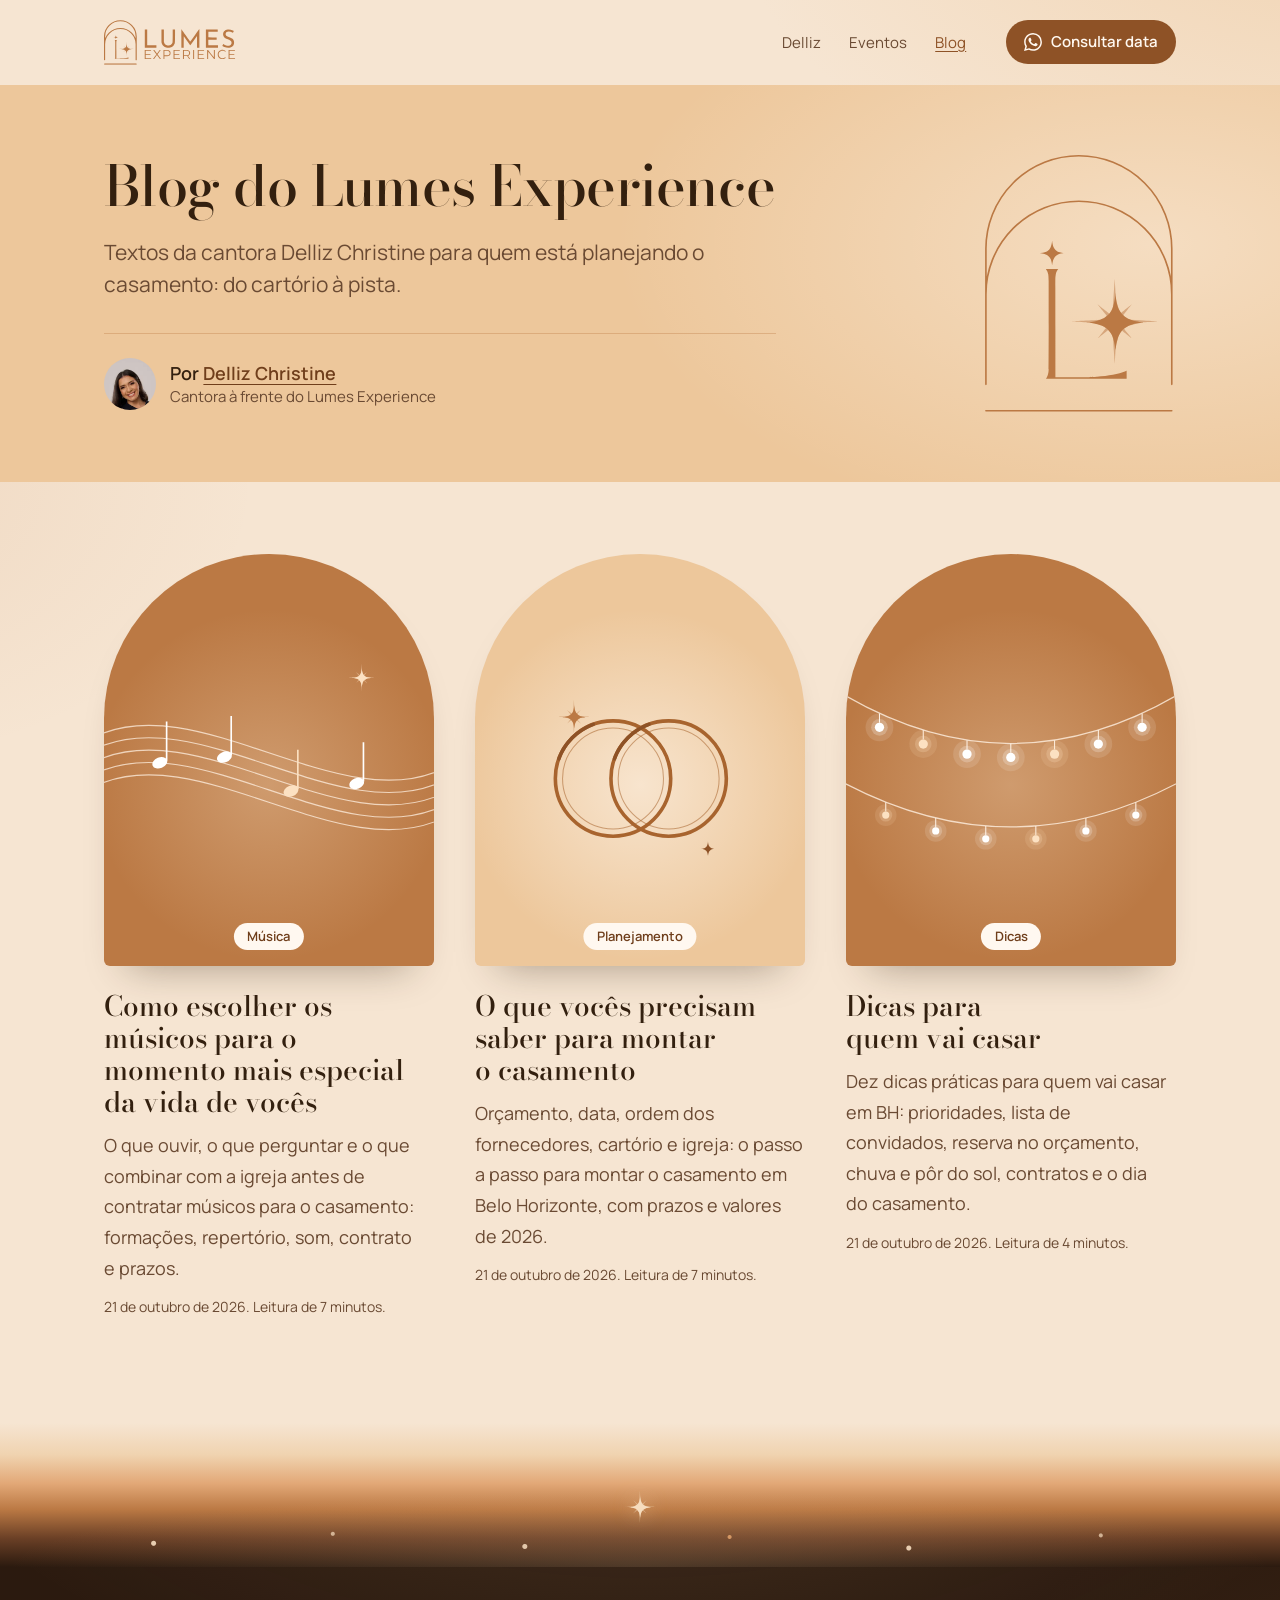
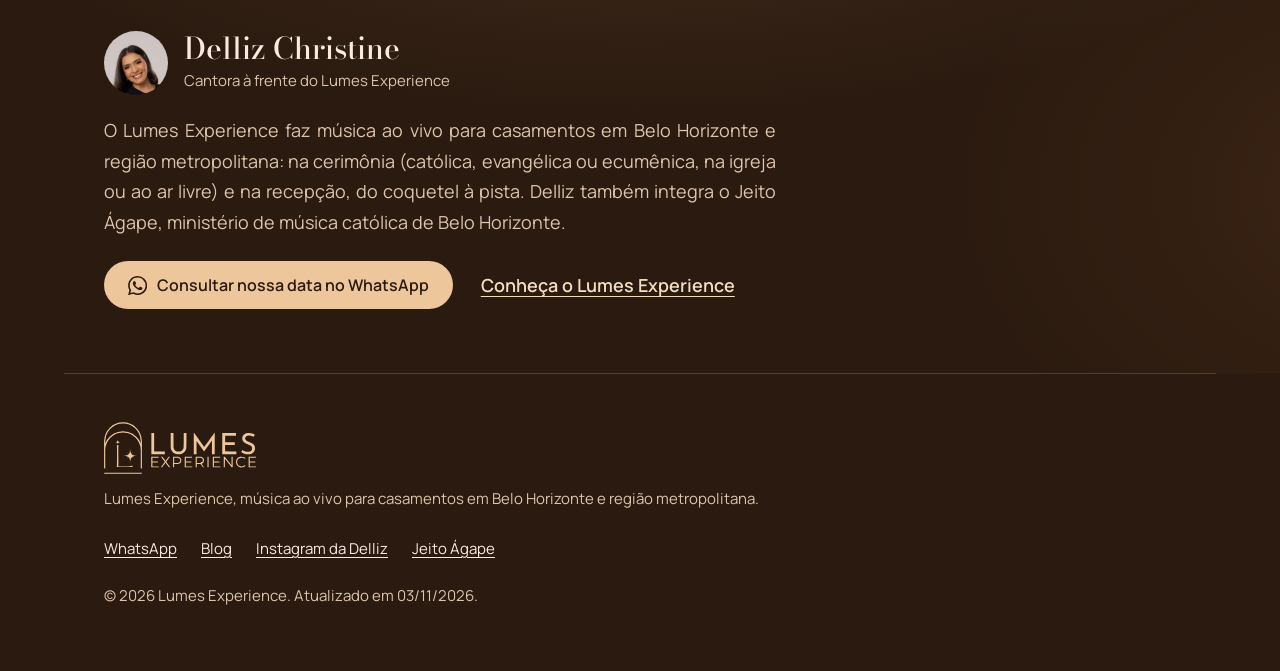
==== commit 9a1c1583: "feat: mote "Só resta a mim cantar o amor", alianças no topo, eventos e blog em arcos - Topo em tela " ====
--- a/blog/index.html
+++ b/blog/index.html
@@ -71,7 +71,7 @@
             "headline": "Como escolher os músicos para o momento mais especial da vida de vocês",
             "url": "https://lumesexperience.com.br/blog/como-escolher-musicos-para-casamento/",
             "datePublished": "2026-10-21",
-            "dateModified": "2026-10-21",
+            "dateModified": "2026-11-03",
             "author": {
               "@id": "https://lumesexperience.com.br/#delliz"
             }
@@ -116,7 +116,7 @@
     <a class="marca" href="../" aria-label="Lumes Experience, página inicial"><svg viewBox="0 0 1745 594" aria-hidden="true"><use href="#marca-logo"/></svg></a>
     <nav class="topo__nav" aria-label="Seções">
       <a href="../#delliz">Delliz</a>
-      <a href="../#momentos">Momentos</a>
+      <a href="../#eventos">Eventos</a>
       <a href="../blog/" aria-current="page">Blog</a>
     </nav>
     <a class="botao botao--compacto" data-cta="topo" target="_blank" rel="noopener"
@@ -236,7 +236,7 @@
         <li><a href="https://www.instagram.com/dellizchristine/" target="_blank" rel="noopener">Instagram da Delliz</a></li>
         <li><a href="https://jeitoagape.com.br/" target="_blank" rel="noopener">Jeito Ágape</a></li>
       </ul>
-      <p>© 2026 Lumes Experience. Atualizado em <time datetime="2026-10-21">21/10/2026</time>.</p>
+      <p>© 2026 Lumes Experience. Atualizado em <time datetime="2026-11-03">03/11/2026</time>.</p>
     </div>
   </footer>
 </body>
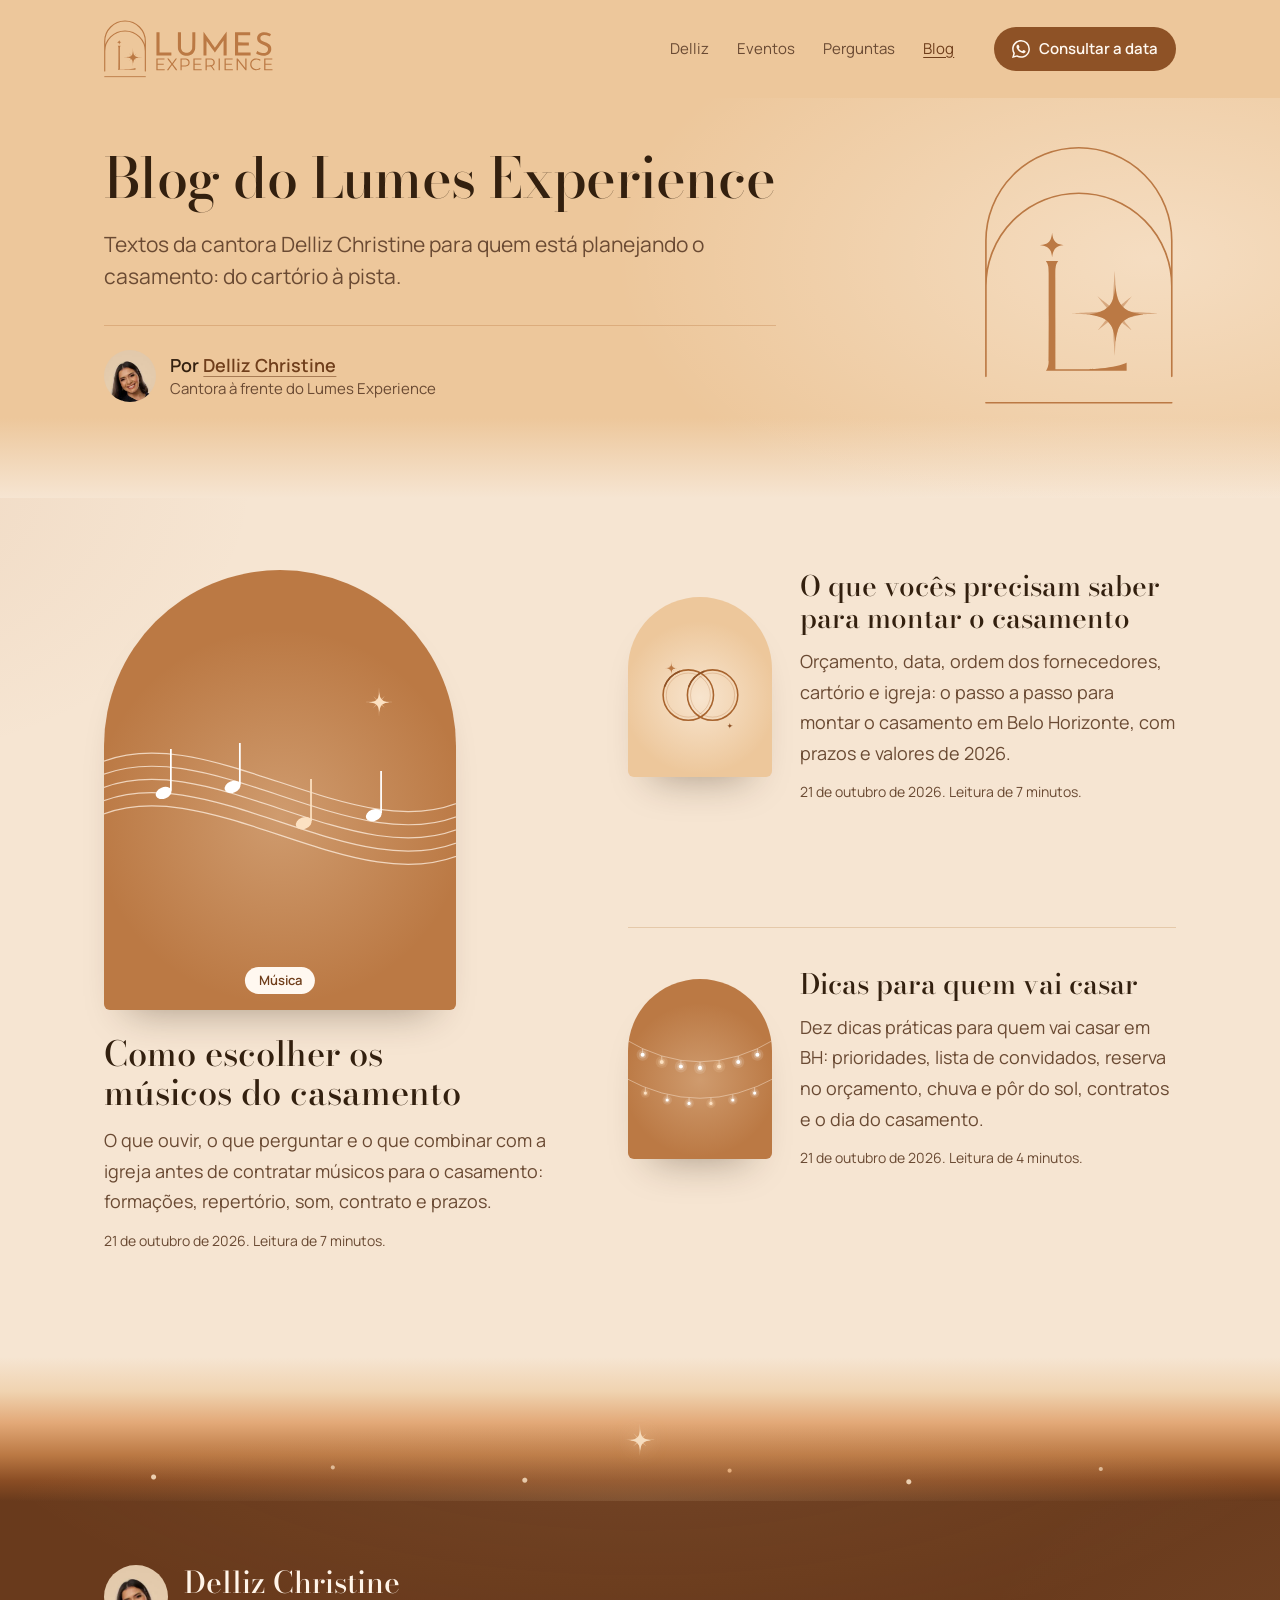
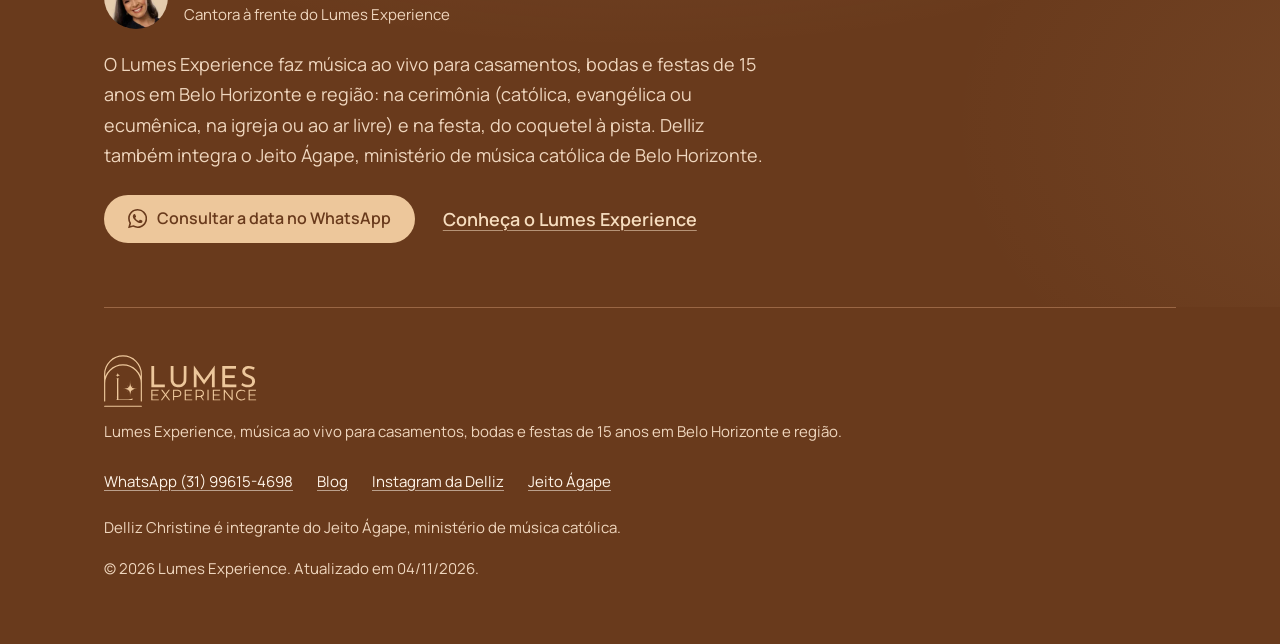
==== commit 06caa254: "feat(site): acabamento de marketing, coerência e identidade (impeccable) - Noite em terracota (#693A" ====
--- a/blog/index.html
+++ b/blog/index.html
@@ -68,10 +68,10 @@
         "blogPost": [
           {
             "@type": "BlogPosting",
-            "headline": "Como escolher os músicos para o momento mais especial da vida de vocês",
+            "headline": "Como escolher os músicos do casamento",
             "url": "https://lumesexperience.com.br/blog/como-escolher-musicos-para-casamento/",
             "datePublished": "2026-10-21",
-            "dateModified": "2026-11-03",
+            "dateModified": "2026-11-04",
             "author": {
               "@id": "https://lumesexperience.com.br/#delliz"
             }
@@ -112,18 +112,20 @@
     <symbol id="marca-estrela" viewBox="1040 1062 460 460"><path d="M 1268.1 1058.2c-0.4 0.4-0.4 4.8-0.9 9.1-1.3 25.7-8.3 140.3-8.3 142-0.4 2.6-3.5 10.5-7.4 17.9-2.2 4.8-4.4 8.3-7.8 13.1-2.6 3.9-4.8 7-5.2 7 0 0-14.4-11.3-31.8-25.3-17.4-14.4-31.8-25.7-31.8-25.7 0 0.4 11.3 14.4 25.3 31.8 13.9 17.4 25.3 31.8 25.3 31.8 0 0.4-6.5 5.7-10.9 8.7-7 4.8-20.9 10.9-24.4 11.8-1.3 0-36.6 2.2-78.4 4.8-42.3 2.2-76.7 4.4-77.1 4.4 0 0.4 76.7 4.8 77.5 4.8 0.4 0 0.4 0.4 0 0.9 0 0.9 0 0.9 4.4 0.9 4.8 0 17 1.3 26.6 2.6 18.7 3 46.2 10.5 57.9 15.7 3.5 1.7 13.1 7.4 16.6 9.6 0.9 0.9 2.2 1.7 2.2 1.7 0.4 0.4-9.6 13.1-22.2 28.7-12.6 15.7-22.7 28.3-22.2 28.3 0 0 13.1-10.5 28.3-22.7l28.7-23.1 2.2 2.6c3.9 3.9 7.8 9.1 12.2 15.2 3.9 6.5 6.5 11.3 9.1 17.9 3.9 10 3.5 4.4 7.8 80.2 2.2 37.5 4.4 68.4 4.4 68.4 0 0.4 1.3-15.7 2.2-35.3 1.3-19.6 2.6-37 2.6-38.8 3.5-27.9 5.7-40.5 12.6-64 3.5-13.1 10.9-27 20.5-38.8 2.2-3 2.6-3.5 3.5-3 2.6 2.6 51.4 41.4 51.4 41.4 0.4 0-9.1-11.8-20.5-26.1-11.8-14.4-20.9-26.1-20.9-26.1 0-0.4 1.7-1.3 3.5-3 6.5-5.2 18.7-12.2 26.6-15.2 7.4-3 24.8-8.3 36.2-10.5 8.7-1.7 22.7-3.9 30.9-4.8 7-0.9 7.4-0.9 7.4-1.7-0.4-0.4-0.4-0.9 0-0.9 0.9 0 77.5-4.4 77.5-4.8-0.4 0-33.1-2.2-73.2-4.4l-72.7-4.4-4.8-1.7c-11.8-4.4-24.8-12.6-34.4-21.8l-2.2-1.7 23.1-29.2c13.1-15.7 23.5-29.2 23.5-29.6 0.4-0.4-12.2 9.6-28.3 22.2-15.7 13.1-28.7 23.5-29.2 23.5-0.4 0.4-7-9.1-9.6-14.4-4.4-7.8-7.8-17.9-12.2-34.8-4.4-15.7-7.4-34.8-8.3-53.1-1.7-34-5.2-82.8-5.2-81.9 z" fill="currentColor" opacity=".45"/><path d="M 1272 1135.7c-0.4 0.4-0.4 3.9-0.4 7.8-0.4 7-0.4 10-2.6 22.2-2.2 16.6-8.7 42.7-13.1 52.7-6.5 15.7-12.2 24-23.5 35.3-17.4 17.4-32.2 25.3-63.6 33.1-15.2 3.9-41.8 7.8-52.3 7.8-3 0-3.9 0-3.9 0.4 0.4 0.4 2.6 0.9 7.8 0.9 7.4 0.4 10.5 0.4 21.3 2.2 20 2.6 48.8 10.9 60.5 16.6 12.2 6.1 20.9 12.6 30.9 22.7 10 10.5 17.9 22.2 22.7 34.4 6.1 14.4 12.6 44 14.8 64 0.9 7.8 0.9 8.3 1.7 8.3 0 0 0.4 0 0.4-0.4 0.4 0 0.9-3 0.9-6.5 2.2-18.3 5.2-33.5 11.3-54 1.7-5.7 5.2-14.4 9.1-21.8 1.7-3.9 7-11.8 10.9-17 3.5-4.4 14.4-14.4 18.7-17.9 6.5-4.8 17.4-11.3 24.8-14.4 6.5-3 26.1-8.7 36.2-10.5 9.6-2.2 26.1-4.8 35.3-5.7 2.6 0 3.9-0.4 3.5-1.3-0.4 0-3.5-0.4-7.4-0.9-17.9-2.2-24.8-3.5-42.3-7.8-19.6-4.8-29.2-8.3-40.9-15.7-13.9-8.3-27-21.8-36.6-37-4.8-7.8-8.7-17-11.8-27-5.2-18.3-7-26.6-9.1-42.7-1.7-11.8-2.6-19.2-2.6-24 0-2.6 0-4.4-0.4-4.4-0.4 0-0.4 0.4-0.4 0.4 z" fill="currentColor"/></symbol>
   </svg>
 
+  <div class="topo-faixa">
   <header class="topo conteudo">
     <a class="marca" href="../" aria-label="Lumes Experience, página inicial"><svg viewBox="0 0 1745 594" aria-hidden="true"><use href="#marca-logo"/></svg></a>
     <nav class="topo__nav" aria-label="Seções">
-      <a href="../#delliz">Delliz</a>
+      <a class="so-largo" href="../#delliz">Delliz</a>
       <a href="../#eventos">Eventos</a>
+      <a href="../#perguntas">Perguntas</a>
       <a href="../blog/" aria-current="page">Blog</a>
     </nav>
-    <a class="botao botao--compacto" data-cta="topo" target="_blank" rel="noopener"
-       href="https://wa.me/5531996154698?text=Ol%C3%A1%2C%20Lumes%20Experience!%20Vi%20o%20site%20e%20quero%20consultar%20uma%20data%20para%20o%20nosso%20casamento.%0AData%3A%20%0ACidade%20e%20local%3A%20%0ACerim%C3%B4nia%3A%20%0AMomentos%20com%20m%C3%BAsica%3A%20">
-      <svg aria-hidden="true"><use href="#icone-whatsapp"/></svg><span class="topo__rotulo">Consultar data</span>
+    <a class="botao botao--compacto" data-cta="topo" target="_blank" rel="noopener" href="https://wa.me/5531996154698?text=Ol%C3%A1%2C%20Lumes%20Experience!%20Vi%20o%20site%20e%20quero%20consultar%20uma%20data.%0AEvento%3A%20%0AData%3A%20%0ACidade%20e%20local%3A%20%0ACerim%C3%B4nia%3A%20%0AMomentos%20com%20m%C3%BAsica%3A%20">
+      <svg aria-hidden="true"><use href="#icone-whatsapp"/></svg>Consultar a data
     </a>
   </header>
+  </div>
 
   <main id="principal">
     <header class="blog__faixa">
@@ -157,7 +159,7 @@
             <p class="capa__assunto">Música</p>
           </div>
           <div class="cartao__texto">
-            <h2 class="cartao__titulo"><a href="como-escolher-musicos-para-casamento/">Como escolher os músicos para o momento mais especial da vida de vocês</a></h2>
+            <h2 class="cartao__titulo"><a href="como-escolher-musicos-para-casamento/">Como escolher os músicos do casamento</a></h2>
             <p>O que ouvir, o que perguntar e o que combinar com a igreja antes de contratar músicos para o casamento: formações, repertório, som, contrato e prazos.</p>
             <p class="cartao__meta"><time datetime="2026-10-21">21 de outubro de 2026</time>. Leitura de 7 minutos.</p>
           </div>
@@ -213,11 +215,10 @@
               <p>Cantora à frente do Lumes Experience</p>
             </div>
           </div>
-          <p class="autora__bio">O Lumes Experience faz música ao vivo para casamentos em Belo Horizonte e região metropolitana: na cerimônia (católica, evangélica ou ecumênica, na igreja ou ao ar livre) e na recepção, do coquetel à pista. Delliz também integra o Jeito Ágape, ministério de música católica de Belo Horizonte.</p>
+          <p class="autora__bio">O Lumes Experience faz música ao vivo para casamentos, bodas e festas de 15 anos em Belo Horizonte e região: na cerimônia (católica, evangélica ou ecumênica, na igreja ou ao ar livre) e na festa, do coquetel à pista. Delliz também integra o Jeito Ágape, ministério de música católica de Belo Horizonte.</p>
           <div class="autora__acoes">
-            <a class="botao botao--luz" data-cta="blog" target="_blank" rel="noopener"
-               href="https://wa.me/5531996154698?text=Ol%C3%A1%2C%20Lumes%20Experience!%20Vi%20o%20site%20e%20quero%20consultar%20uma%20data%20para%20o%20nosso%20casamento.%0AData%3A%20%0ACidade%20e%20local%3A%20%0ACerim%C3%B4nia%3A%20%0AMomentos%20com%20m%C3%BAsica%3A%20">
-              <svg aria-hidden="true"><use href="#icone-whatsapp"/></svg>Consultar nossa data no WhatsApp
+            <a class="botao botao--luz" data-cta="blog" target="_blank" rel="noopener" href="https://wa.me/5531996154698?text=Ol%C3%A1%2C%20Lumes%20Experience!%20Vi%20o%20site%20e%20quero%20consultar%20uma%20data.%0AEvento%3A%20%0AData%3A%20%0ACidade%20e%20local%3A%20%0ACerim%C3%B4nia%3A%20%0AMomentos%20com%20m%C3%BAsica%3A%20">
+              <svg aria-hidden="true"><use href="#icone-whatsapp"/></svg>Consultar a data no WhatsApp
             </a>
             <a href="../">Conheça o Lumes Experience</a>
           </div>
@@ -229,14 +230,15 @@
   <footer class="noite">
     <div class="rodape conteudo">
       <a class="marca" href="../" aria-label="Lumes Experience, página inicial"><svg viewBox="0 0 1745 594" aria-hidden="true"><use href="#marca-logo"/></svg></a>
-      <p>Lumes Experience, música ao vivo para casamentos em Belo Horizonte e região metropolitana.</p>
+      <p>Lumes Experience, música ao vivo para casamentos, bodas e festas de 15 anos em Belo Horizonte e região.</p>
       <ul class="rodape__links">
-        <li><a data-cta="rodape" target="_blank" rel="noopener" href="https://wa.me/5531996154698?text=Ol%C3%A1%2C%20Lumes%20Experience!%20Vi%20o%20site%20e%20quero%20consultar%20uma%20data%20para%20o%20nosso%20casamento.%0AData%3A%20%0ACidade%20e%20local%3A%20%0ACerim%C3%B4nia%3A%20%0AMomentos%20com%20m%C3%BAsica%3A%20">WhatsApp</a></li>
+        <li><a data-cta="rodape" target="_blank" rel="noopener" href="https://wa.me/5531996154698?text=Ol%C3%A1%2C%20Lumes%20Experience!%20Vi%20o%20site%20e%20quero%20consultar%20uma%20data.%0AEvento%3A%20%0AData%3A%20%0ACidade%20e%20local%3A%20%0ACerim%C3%B4nia%3A%20%0AMomentos%20com%20m%C3%BAsica%3A%20">WhatsApp (31) 99615-4698</a></li>
         <li><a href="../blog/">Blog</a></li>
         <li><a href="https://www.instagram.com/dellizchristine/" target="_blank" rel="noopener">Instagram da Delliz</a></li>
         <li><a href="https://jeitoagape.com.br/" target="_blank" rel="noopener">Jeito Ágape</a></li>
       </ul>
-      <p>© 2026 Lumes Experience. Atualizado em <time datetime="2026-11-03">03/11/2026</time>.</p>
+      <p>Delliz Christine é integrante do Jeito Ágape, ministério de música católica.</p>
+      <p>© 2026 Lumes Experience. Atualizado em <time datetime="2026-11-04">04/11/2026</time>.</p>
     </div>
   </footer>
 </body>
--- a/assets/css/blog.css
+++ b/assets/css/blog.css
@@ -14,6 +14,10 @@
   font-display: swap;
 }
 
+/* O "1" do Bodoni Moda é idêntico ao "l"; só esse algarismo vem de uma serifa do sistema (igual à página inicial). */
+@font-face { font-family: "Bodoni um"; src: local("Times New Roman"), local("TimesNewRomanPSMT"), local("Liberation Serif"); unicode-range: U+0031; size-adjust: 112%; }
+@font-face { font-family: "Bodoni um Noto"; src: local("Noto Serif"), local("NotoSerif-Regular"); unicode-range: U+0031; size-adjust: 100%; }
+
 /* Fontes do sistema com a largura ajustada à fonte da página: se ela chegar tarde, nada pula. */
 @font-face { font-family: "Bodoni reserva"; src: local("Noto Serif"), local("NotoSerif-Regular"); size-adjust: 96.5%; }
 @font-face { font-family: "Bodoni reserva Georgia"; src: local("Georgia"); size-adjust: 103%; }
@@ -28,25 +32,27 @@
   --pessego: #EDC79B;
   --tinta: #33200F;
   --tinta-suave: #6A4A33;
+  --tinta-funda: #2B1A0F;
   --terracota-marca: #BB7944;
   --terracota: #8E5226;
   --terracota-funda: #6F3E1B;
   --sobre-terracota: #FFF8F0;
+  --branco: #FFFFFF;
   --lume: #BB7944;
   --foco: #8E5226;
   --lume-escuro: #8E5226;
 
-  --noite: #2B1A0F;
-  --noite-2: #3A2416;
-  --noite-linha: #5C3B25;
-  --noite-campo: #9C7A60;
-  --noite-dica: #C2A388;
+  --noite: #693A1C;
+  --noite-2: #7A4726;
+  --noite-linha: #9A6644;
+  --noite-campo: #D1A47F;
+  --noite-dica: #E3C4A6;
   --luz: #EDC79B;
   --luz-clara: #F6DDBF;
-  --noite-foco: #E9A86F;
-  --noite-texto: #F8EBDD;
-  --noite-suave: #DCC4AD;
-  --noite-resposta: #EAD6C2;
+  --noite-foco: #F4BE8C;
+  --noite-texto: #FFF4E8;
+  --noite-suave: #EFD6BE;
+  --noite-resposta: #F7E6D4;
 
   /* Textura de luz: o sol baixo no dia e as luzes acesas na noite. Posições em rem a partir do topo,
      para valer em blocos de qualquer altura. */
@@ -54,11 +60,12 @@
     radial-gradient(58rem 32rem at calc(100% + 6rem) -7rem, rgb(237 199 155 / 0.62), transparent 70%),
     radial-gradient(40rem 26rem at -12rem 30rem, rgb(187 121 68 / 0.12), transparent 70%);
   --textura-noite:
-    radial-gradient(64rem 26rem at 50% -9rem, rgb(237 199 155 / 0.12), transparent 70%),
-    radial-gradient(44rem 30rem at calc(100% + 10rem) 55%, rgb(187 121 68 / 0.12), transparent 70%);
-
-  /* O pôr do sol entre a cerimônia e a festa: do pêssego ao terracota e à noite. Embaixo, as primeiras luzes acesas. */
-  --anoitecer: linear-gradient(to bottom, var(--dia) 0%, #F0D3B0 22%, #E2A877 42%, #BB7944 60%, #6B4026 80%, var(--noite) 100%);
+    radial-gradient(64rem 26rem at 50% -9rem, rgb(237 199 155 / 0.1), transparent 70%),
+    radial-gradient(44rem 30rem at calc(100% + 10rem) 55%, rgb(237 199 155 / 0.08), transparent 70%);
+
+  /* O pôr do sol entre a cerimônia e a festa: do pêssego ao terracota da marca e à noite terracota.
+     Embaixo, as primeiras luzes acesas. */
+  --anoitecer: linear-gradient(to bottom, var(--dia) 0%, #F0D3B0 24%, #E2A877 46%, #BB7944 68%, #8A4D24 86%, var(--noite) 100%);
   --luzes-do-anoitecer:
     radial-gradient(circle at 12% 70%, color-mix(in srgb, var(--luz-clara) 90%, transparent) 0 2px, transparent 3px),
     radial-gradient(circle at 26% 58%, color-mix(in srgb, var(--luz-clara) 70%, transparent) 0 1.5px, transparent 2.5px),
@@ -68,7 +75,7 @@
     radial-gradient(circle at 86% 60%, color-mix(in srgb, var(--luz-clara) 70%, transparent) 0 1.5px, transparent 2.5px),
     radial-gradient(ellipse at 50% 100%, color-mix(in srgb, var(--luz) 18%, transparent), transparent 70%);
 
-  --serif: "Bodoni Moda", "Bodoni reserva", "Bodoni reserva Georgia", "Bodoni reserva Times", serif;
+  --serif: "Bodoni um", "Bodoni um Noto", "Bodoni Moda", "Bodoni reserva", "Bodoni reserva Georgia", "Bodoni reserva Times", serif;
   --sans: "Manrope", "Manrope reserva", "Manrope reserva Arial", sans-serif;
 
   --largura: 72rem;
@@ -78,10 +85,14 @@
 
 *, *::before, *::after { box-sizing: border-box; }
 
+/* O que o navegador desenha sozinho também segue a marca: barra de rolagem, toque, seleção, cursor. */
 html {
   -webkit-text-size-adjust: 100%;
+  -webkit-tap-highlight-color: color-mix(in srgb, var(--terracota-marca) 22%, transparent);
   scroll-behavior: smooth;
   scroll-padding-top: 1.5rem;
+  scrollbar-color: var(--terracota-marca) var(--dia);
+  accent-color: var(--terracota);
 }
 
 body {
@@ -97,12 +108,20 @@
   body { font-size: 1.125rem; }
 }
 
-::selection { background: color-mix(in srgb, var(--luz) 45%, transparent); }
+::selection { background: color-mix(in srgb, var(--luz) 70%, transparent); color: var(--tinta-funda); }
+.noite ::selection { background: var(--luz-clara); color: var(--tinta-funda); }
 
 img { display: block; max-width: 100%; height: auto; }
 
-a { color: inherit; text-underline-offset: 0.22em; text-decoration-thickness: 1px; }
-a:hover { text-decoration-thickness: 2px; }
+a {
+  color: inherit;
+  text-decoration-color: color-mix(in srgb, currentColor 55%, transparent);
+  text-decoration-thickness: 1px;
+  text-underline-offset: 0.22em;
+  transition: text-decoration-color 0.2s;
+}
+a:hover { text-decoration-color: currentColor; }
+label, select, summary, button { cursor: pointer; }
 
 h1, h2, h3 {
   margin: 0;
@@ -111,6 +130,7 @@
   line-height: 1.1;
   text-wrap: balance;
   overflow-wrap: break-word;
+  font-variant-numeric: lining-nums;
 }
 
 /* O tamanho óptico automático do Bodoni deixa o fio fino demais abaixo de ~60px ("BH" vira "BII"). */
@@ -123,17 +143,14 @@
 p, li, dd, td { text-wrap: pretty; }
 p { margin: 0 0 1em; }
 
-/* Texto corrido justificado só nas colunas largas, no computador (pedido do dono, ajustado na revisão
-   impeccable de 03/11/2026): o corpo do artigo, o resumo, o aviso e a bio da autora. No celular e nas
-   colunas estreitas (prazos, checagem, fontes, cartões, linha fina, sumário) o texto fica à esquerda.
+/* Texto corrido justificado só nas colunas largas, no computador (pedido do dono, ajustado nas revisões
+   impeccable de 03 e 04/11/2026): os parágrafos do corpo do artigo e o aviso. No celular e nas colunas
+   estreitas (listas, resumo, prazos, checagem, fontes, cartões, linha fina, sumário, bio da autora) o texto
+   fica à esquerda: nas listas, a justificação abria buracos entre as palavras.
    A hifenização só quebra palavras de 11 letras ou mais, para nunca partir nomes. */
 @media (min-width: 64rem) {
   .texto > p,
-  .texto > ul > li,
-  .lista-numerada > li,
-  .resumo li,
-  .caixa--aviso > p:not(.caixa__titulo),
-  .autora__bio {
+  .caixa--aviso > p:not(.caixa__titulo) {
     text-align: justify;
     -webkit-hyphens: auto;
     hyphens: auto;
@@ -189,37 +206,53 @@
   .botao { padding-inline: 1rem; font-size: 0.9375rem; }
 }
 
-/* ---------- Topo ---------- */
+/* ---------- Topo ----------
+   Igual ao da página inicial: no celular, o logo e três links; no computador, o quarto link e o botão compacto. */
+.topo-faixa { background: var(--pessego); }
 .topo {
   display: flex;
-  flex-wrap: wrap;
   align-items: center;
   justify-content: space-between;
   gap: 1rem;
-  padding-block: 1.25rem;
+  padding-block: 1rem;
 }
 
 /* A sub-marca da identidade (símbolo + LUMES EXPERIENCE), em terracota da marca: logotipo não entra na regra de contraste. */
 .marca {
   display: inline-flex;
+  flex: none;
   align-items: center;
   min-height: 2.75rem;
   color: var(--terracota-marca);
   text-decoration: none;
 }
-.marca svg { display: block; width: auto; height: clamp(2.35rem, 2rem + 1vw, 2.85rem); aspect-ratio: 1745 / 594; }
-
-.topo__nav { display: none; }
+.marca svg { display: block; width: auto; height: 2.35rem; aspect-ratio: 1745 / 594; }
+
+.topo__nav { display: flex; gap: 1.1rem; margin-left: auto; }
+.topo__nav a {
+  display: inline-flex;
+  align-items: center;
+  min-height: 2.75rem;
+  color: var(--tinta-suave);
+  font-size: 0.9375rem;
+  text-decoration: none;
+}
+.topo__nav a:hover, .topo__nav a[aria-current] { color: var(--terracota); text-decoration: underline; }
+/* Sobre o pêssego pleno, o terracota fechado cai para 3,9:1: o link ativo usa o terracota mais funda (5,6:1). */
+.topo-faixa .topo__nav a:hover, .topo-faixa .topo__nav a[aria-current] { color: var(--terracota-funda); }
+.topo__nav .so-largo, .topo > .botao { display: none; }
+
+@media (max-width: 22.49rem) {
+  .topo__nav a:nth-child(2) { display: none; }
+}
 
 @media (min-width: 56rem) {
-  .topo__nav { display: flex; gap: 1.75rem; margin-left: auto; margin-right: 1.5rem; }
-  .topo__nav a { color: var(--tinta-suave); text-decoration: none; font-size: 0.9375rem; }
-  .topo__nav a:hover, .topo__nav a[aria-current] { color: var(--terracota); text-decoration: underline; }
-}
-
-@media (max-width: 22.49rem) {
-  .topo__rotulo { position: absolute; width: 1px; height: 1px; overflow: hidden; clip-path: inset(50%); white-space: nowrap; }
-  .topo .botao { padding-inline: 0.85rem; }
+  .topo { padding-block: 1.25rem; }
+  .topo__nav { gap: 1.75rem; margin-right: 1.5rem; }
+  .topo__nav .so-largo, .topo > .botao { display: inline-flex; }
+}
+@media (min-width: 60rem) {
+  .marca svg { height: 3.6rem; }
 }
 
 /* ---------- Capa: o arco da marca, como nas peças da identidade ----------
@@ -322,7 +355,7 @@
 .assinatura img { width: 3.25rem; height: 3.25rem; border-radius: 50%; }
 .assinatura p { margin: 0; line-height: 1.45; }
 .assinatura__nome { font-weight: 600; }
-.assinatura__nome a { color: var(--terracota); }
+.assinatura__nome a { display: inline-block; padding-block: 0.6rem; margin-block: -0.6rem; color: var(--terracota); }
 .assinatura__meta { color: var(--tinta-suave); font-size: 0.9375rem; }
 
 /* Texto numa coluna de leitura; no computador, o sumário acompanha ao lado. */
@@ -366,7 +399,9 @@
 .sumario h2 { margin-bottom: 0.5rem; font-size: 1.25rem; --opsz: 14; }
 .sumario ul { margin: 0; padding: 0; list-style: none; }
 .sumario a {
-  display: block;
+  display: flex;
+  align-items: center;
+  min-height: 2.75rem;
   padding-block: 0.45rem;
   color: var(--tinta-suave);
   font-size: 0.9375rem;
@@ -385,7 +420,7 @@
     content: "";
     position: absolute;
     left: -4px;
-    top: calc(0.45rem + 0.7em - 3.5px);
+    top: calc(50% - 3.5px);
     width: 7px;
     height: 7px;
     border-radius: 50%;
@@ -514,8 +549,10 @@
 }
 .fontes h2 { margin: 0 0 0.75rem; font-size: 1.25rem; color: var(--tinta); --opsz: 14; }
 .fontes ol { margin: 0; padding-left: 1.2rem; }
-.fontes li + li { margin-top: 0.4rem; }
-.fontes a { overflow-wrap: anywhere; }
+.fontes li { line-height: 1.85; }
+.fontes li + li { margin-top: 0.35rem; }
+/* Cada linha da lista passa de 24 px de altura (WCAG 2.5.8) sem desalinhar o número do item. */
+.fontes a { padding-block: 0.2rem; overflow-wrap: anywhere; }
 
 /* ---------- Página do blog ----------
    Uma faixa inteira de pêssego no topo, com o símbolo da marca à direita, e os artigos numa fileira de arcos,
@@ -523,14 +560,14 @@
 .blog__faixa {
   background:
     radial-gradient(48rem 26rem at calc(100% - 8rem) 40%, color-mix(in srgb, var(--sobre-terracota) 45%, transparent), transparent 70%),
-    var(--pessego);
+    linear-gradient(to bottom, var(--pessego) 0, var(--pessego) calc(100% - 5rem), var(--dia) 100%);
 }
 .blog__topo {
   display: grid;
   grid-template-columns: minmax(0, 1fr);
   align-items: center;
   gap: 2rem;
-  padding-block: clamp(2rem, 1rem + 4vw, 4.5rem);
+  padding-block: clamp(1rem, 0.5rem + 3vw, 3rem) clamp(3.5rem, 2.5rem + 4vw, 6rem);
 }
 .blog__abertura { max-width: var(--leitura); }
 .blog__faixa .linha-fina { color: var(--tinta-suave); }
@@ -556,8 +593,8 @@
 .cartao {
   position: relative;
   display: grid;
-  grid-template-columns: minmax(0, 6.75rem) minmax(0, 1fr);
-  gap: 1.25rem;
+  grid-template-columns: minmax(0, 5rem) minmax(0, 1fr);
+  gap: 1rem;
   align-items: start;
   align-content: start;
 }
@@ -575,9 +612,13 @@
 }
 
 @media (min-width: 60rem) {
-  .cartoes { grid-template-columns: repeat(3, minmax(0, 1fr)); gap: 3rem clamp(2rem, 1rem + 2vw, 3.5rem); }
-  .cartao { grid-template-columns: minmax(0, 1fr); gap: 1.5rem; align-items: start; }
-  .cartao .capa__assunto { display: block; }
+  .cartoes { grid-template-columns: minmax(0, 5fr) minmax(0, 6fr); gap: 2.5rem clamp(3rem, 1rem + 4vw, 5.5rem); align-items: start; }
+  .cartao:first-child { grid-row: span 2; grid-template-columns: minmax(0, 1fr); gap: 1.5rem; }
+  .cartao:first-child .capa { max-width: 22rem; }
+  .cartao:first-child .capa__assunto { display: block; }
+  .cartao:first-child .cartao__titulo { font-size: clamp(1.75rem, 1.2rem + 1.2vw, 2.375rem); }
+  .cartao:not(:first-child) { padding-top: 2.5rem; border-top: 1px solid var(--dia-linha); }
+  .cartao:nth-child(2) { padding-top: 0; border-top: 0; }
   .cartao__texto p { margin-top: 0.75rem; }
 }
 
@@ -623,7 +664,8 @@
 /* O brilho fica no começo da noite; o rodapé continua no escuro, sem emenda. */
 footer.noite { background: var(--noite); }
 
-.autora { padding-block: clamp(2.5rem, 2rem + 3vw, 4rem); }
+.autora { padding-block: clamp(2.5rem, 2rem + 3vw, 4rem) 0; }
+.autora:last-child { padding-bottom: clamp(2.5rem, 2rem + 3vw, 4rem); }
 .autora__cartao { max-width: var(--leitura); }
 .autora__quem { display: flex; align-items: center; gap: 1rem; }
 .autora__quem picture { flex: none; }
@@ -634,7 +676,7 @@
 .autora__acoes { display: flex; flex-wrap: wrap; align-items: center; gap: 1rem 1.75rem; margin-top: 1.5rem; }
 .autora__acoes a:not(.botao) { display: inline-flex; align-items: center; min-height: 2.75rem; color: var(--luz-clara); font-weight: 600; }
 
-.leia-tambem { margin-top: 3.5rem; }
+.leia-tambem { padding-block: 3.5rem clamp(2.5rem, 2rem + 3vw, 4rem); }
 .leia-tambem h2 { margin-bottom: 1rem; font-size: 1.375rem; --opsz: 14; }
 .leia-tambem ul { display: grid; gap: 0 2.5rem; margin: 0; padding: 0; list-style: none; }
 
@@ -670,12 +712,14 @@
 .capa--mini .capa__assunto { display: none; }
 
 /* ---------- Rodapé ---------- */
+/* O fio do rodapé acompanha a coluna de conteúdo, sem passar para as margens. */
 .rodape {
+  position: relative;
   padding-block: 3rem calc(3rem + env(safe-area-inset-bottom));
-  border-top: 1px solid var(--noite-linha);
   color: var(--noite-suave);
   font-size: 0.9375rem;
 }
+.rodape::before { content: ""; position: absolute; top: 0; left: var(--margem); right: var(--margem); border-top: 1px solid var(--noite-linha); }
 .rodape .marca { margin-bottom: 0.75rem; color: var(--luz); }
 .rodape .marca svg { height: 3.25rem; }
 .rodape__links { display: flex; flex-wrap: wrap; gap: 0 1.5rem; margin: 0.75rem 0; padding: 0; list-style: none; }
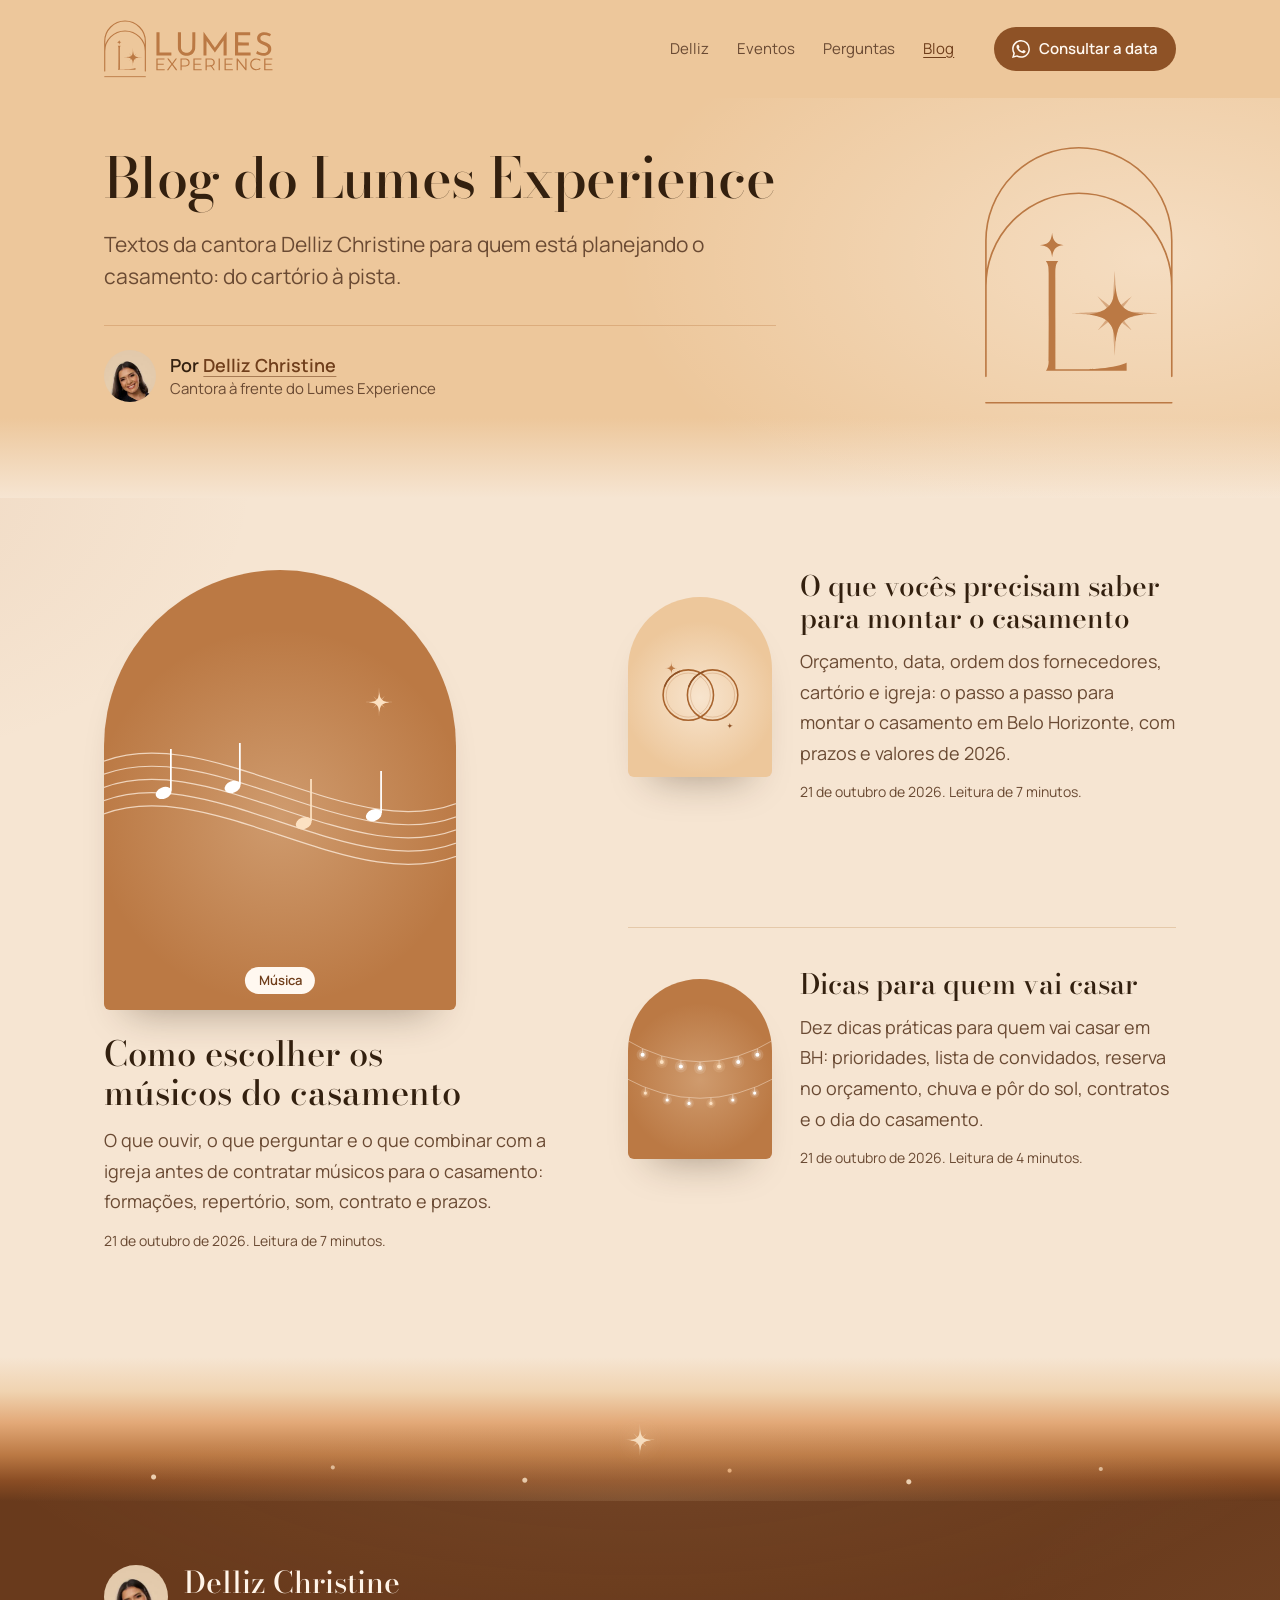
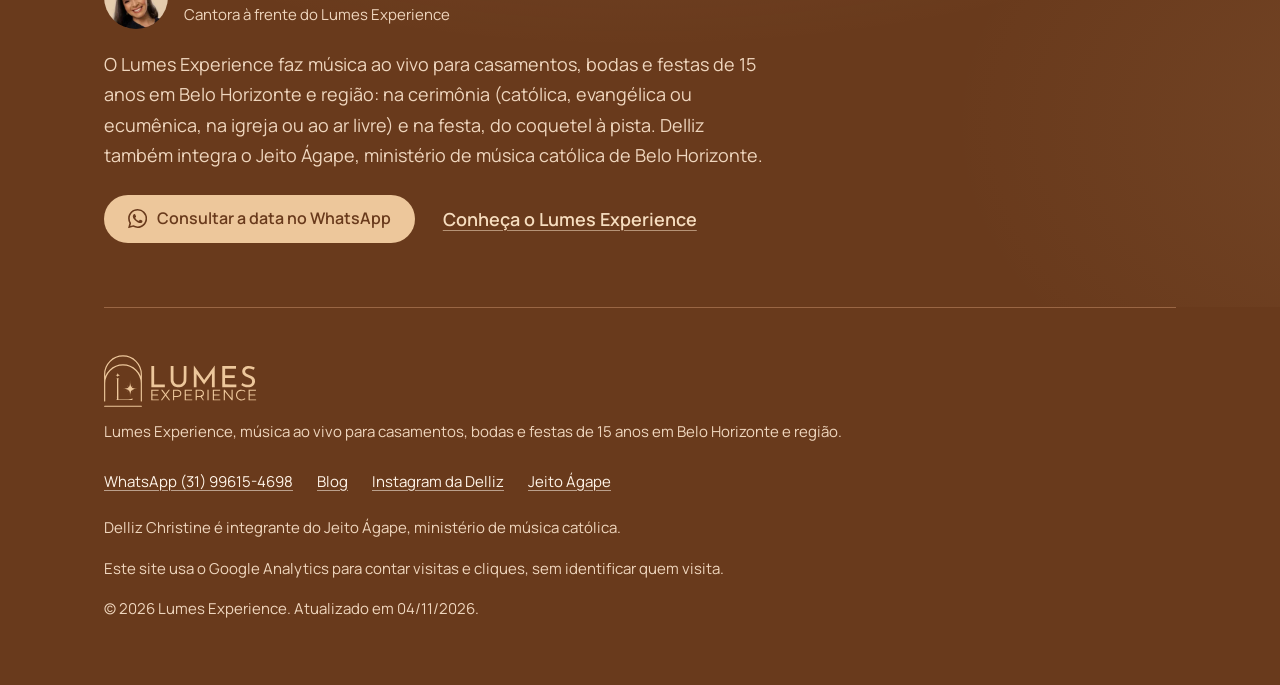
==== commit 7f986bf3: "feat(site): Google Analytics 4, Search Console e IndexNow - GA4 da conta da agência (G-NVSQXPS0KX) n" ====
--- a/blog/index.html
+++ b/blog/index.html
@@ -238,8 +238,25 @@
         <li><a href="https://jeitoagape.com.br/" target="_blank" rel="noopener">Jeito Ágape</a></li>
       </ul>
       <p>Delliz Christine é integrante do Jeito Ágape, ministério de música católica.</p>
+      <p>Este site usa o Google Analytics para contar visitas e cliques, sem identificar quem visita.</p>
       <p>© 2026 Lumes Experience. Atualizado em <time datetime="2026-11-04">04/11/2026</time>.</p>
     </div>
   </footer>
+  <script>
+    window.dataLayer = window.dataLayer || [];
+    window.gtag = function gtag() { dataLayer.push(arguments); };
+    gtag('js', new Date());
+    gtag('config', 'G-NVSQXPS0KX', { allow_google_signals: false, allow_ad_personalization_signals: false });
+    addEventListener('load', () => {
+      const s = document.createElement('script');
+      s.async = true;
+      s.src = 'https://www.googletagmanager.com/gtag/js?id=G-NVSQXPS0KX';
+      document.head.append(s);
+    });
+    document.addEventListener('click', (e) => {
+      const c = e.target.closest('[data-cta]');
+      if (c && window.gtag) gtag('event', 'whatsapp_click', { cta_location: c.dataset.cta });
+    });
+  </script>
 </body>
 </html>
